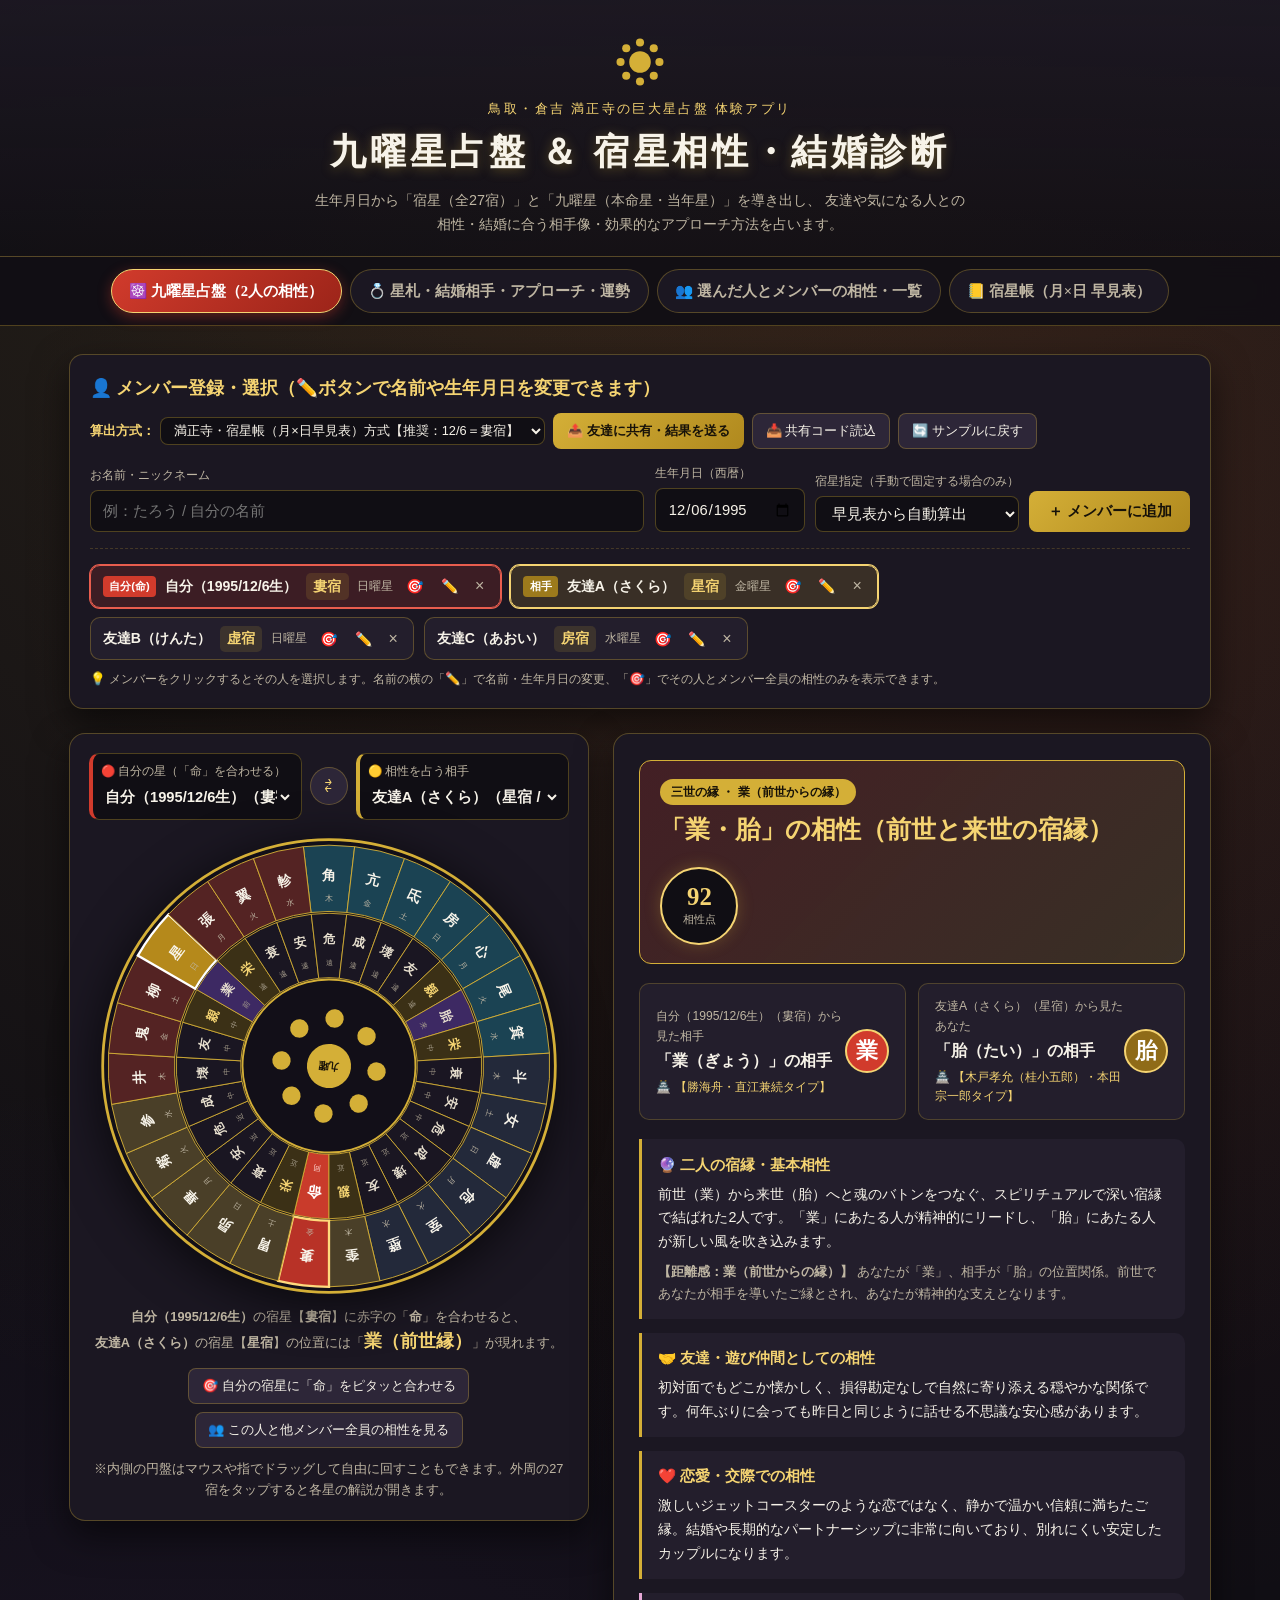
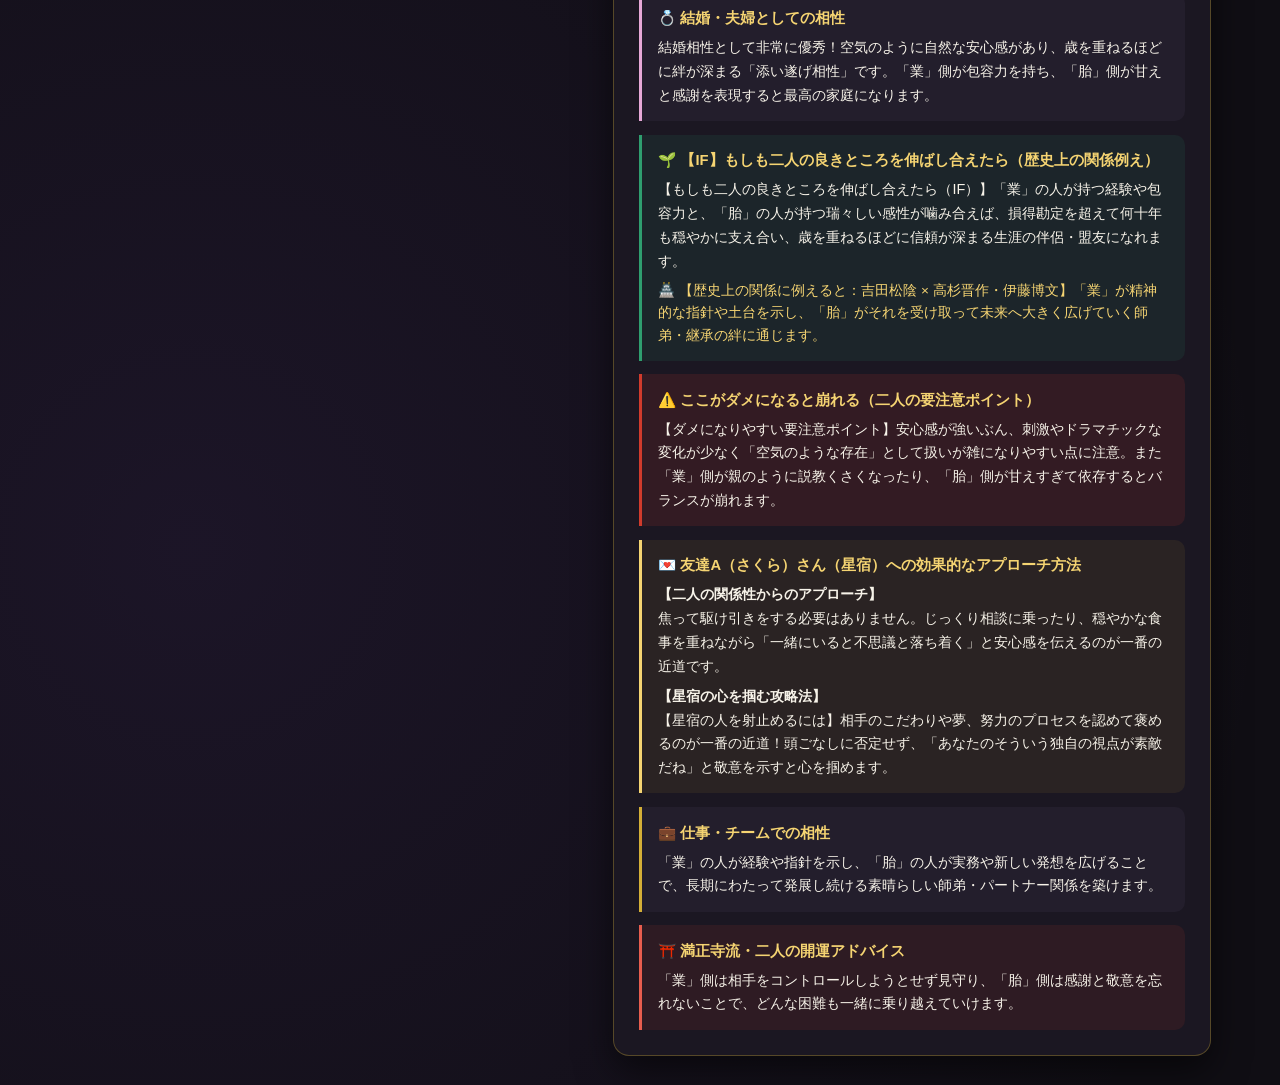
==== kuyosei_all_in_one.html @ 175d4960 "Restore grounded personality tone, add IF potential with historical figures, keep sharp flaw analysi" ====
<!DOCTYPE html>
<html lang="ja">
<head>
  <meta charset="UTF-8">
  <meta name="viewport" content="width=device-width, initial-scale=1.0">
  <title>満正寺式 九曜星占盤 ― 宿曜二十七宿・九曜星＆結婚・相性占い</title>
  <style id="kuyosei-core-styles">
:root {
  --bg-deep: #100e14;
  --bg-surface: #1b1722;
  --bg-card: #231e2c;
  --bg-elevated: #2d2638;
  --gold-bright: #f5d472;
  --gold-main: #d4af37;
  --gold-dim: #8f7222;
  --vermilion: #d13b2c;
  --vermilion-soft: #e85d4e;
  --jade: #2f9e6f;
  --indigo: #3b6fd1;
  --purple: #8452d1;
  --text-main: #f7f3e9;
  --text-muted: #bfb6a3;
  --border-gold: rgba(212, 175, 55, 0.32);
  --shadow-lg: 0 14px 36px rgba(0, 0, 0, 0.55);

  /* 星札（黄札）カラー */
  --kifuda-bg: #f6e299;
  --kifuda-bg-grad: linear-gradient(165deg, #faecaf 0%, #f1d372 52%, #e6c255 100%);
  --kifuda-ink: #24190e;
  --kifuda-red: #b52418;
  --kifuda-border: #8c6618;
}

*,
*::before,
*::after {
  box-sizing: border-box;
}

body {
  margin: 0;
  font-family: "Hiragino Mincho ProN", "Yu Mincho", "MS PMincho", "Noto Serif JP", serif;
  background-color: var(--bg-deep);
  background-image:
    radial-gradient(circle at 50% 0%, rgba(212, 175, 55, 0.14) 0%, transparent 55%),
    radial-gradient(circle at 85% 20%, rgba(209, 59, 44, 0.1) 0%, transparent 45%),
    radial-gradient(circle at 15% 80%, rgba(132, 82, 209, 0.1) 0%, transparent 45%);
  color: var(--text-main);
  line-height: 1.65;
  min-height: 100dvh;
}

button,
input,
select {
  font: inherit;
}

/* ヘッダー */
.site-header {
  text-align: center;
  padding: clamp(1.25rem, 3vw, 2.2rem) 1rem 1.2rem;
  border-bottom: 1px solid var(--border-gold);
  background: linear-gradient(180deg, rgba(27, 23, 34, 0.95), rgba(16, 14, 20, 0.85));
  position: relative;
}

.kuyo-crest {
  display: inline-flex;
  align-items: center;
  justify-content: center;
  width: 54px;
  height: 54px;
  margin-bottom: 0.4rem;
}

.site-subtitle {
  margin: 0;
  font-size: 0.82rem;
  letter-spacing: 0.18em;
  color: var(--gold-bright);
}

.site-title {
  margin: 0.25rem 0 0.4rem;
  font-size: clamp(1.45rem, 4vw, 2.25rem);
  letter-spacing: 0.1em;
  color: var(--text-main);
  text-shadow: 0 2px 12px rgba(212, 175, 55, 0.35);
}

.site-desc {
  margin: 0 auto;
  max-width: 660px;
  font-size: 0.9rem;
  color: var(--text-muted);
  font-family: "Hiragino Kaku Gothic ProN", "Yu Gothic", sans-serif;
}

/* ナビゲーションタブ */
.mode-nav {
  display: flex;
  justify-content: center;
  gap: 0.5rem;
  padding: 0.75rem 1rem;
  position: sticky;
  top: 0;
  z-index: 30;
  background: rgba(16, 14, 20, 0.9);
  backdrop-filter: blur(10px);
  border-bottom: 1px solid var(--border-gold);
  flex-wrap: wrap;
}

.tab-btn {
  appearance: none;
  border: 1px solid var(--border-gold);
  background: var(--bg-surface);
  color: var(--text-muted);
  padding: 0.55rem 1.1rem;
  border-radius: 999px;
  cursor: pointer;
  font-weight: 600;
  font-size: 0.92rem;
  transition: background-color 0.2s, color 0.2s, border-color 0.2s, transform 0.15s;
  display: inline-flex;
  align-items: center;
  gap: 0.4rem;
}

.tab-btn:hover {
  border-color: var(--gold-bright);
  color: var(--text-main);
}

.tab-btn.active {
  background: linear-gradient(135deg, var(--vermilion) 0%, #9c2419 100%);
  border-color: var(--gold-bright);
  color: #fff;
  box-shadow: 0 4px 14px rgba(209, 59, 44, 0.4);
}

/* メインコンテナ */
.main-container {
  max-width: 1200px;
  margin: 0 auto;
  padding: clamp(1rem, 2.5vw, 1.8rem);
  display: grid;
  gap: 1.5rem;
}

/* メンバー登録＆管理バー */
.members-panel {
  background: var(--bg-surface);
  border: 1px solid var(--border-gold);
  border-radius: 14px;
  padding: 1.15rem 1.25rem;
  box-shadow: var(--shadow-lg);
}

.panel-header {
  display: flex;
  justify-content: space-between;
  align-items: center;
  flex-wrap: wrap;
  gap: 0.6rem;
  margin-bottom: 0.9rem;
}

.panel-title {
  margin: 0;
  font-size: 1.12rem;
  color: var(--gold-bright);
  display: flex;
  align-items: center;
  gap: 0.5rem;
}

.panel-actions {
  display: flex;
  gap: 0.5rem;
  flex-wrap: wrap;
}

.btn-secondary {
  background: var(--bg-elevated);
  color: var(--text-main);
  border: 1px solid var(--border-gold);
  padding: 0.38rem 0.8rem;
  border-radius: 8px;
  font-size: 0.82rem;
  cursor: pointer;
  font-family: sans-serif;
  transition: background 0.2s, border-color 0.2s;
}

.btn-secondary:hover {
  background: rgba(212, 175, 55, 0.18);
  border-color: var(--gold-bright);
}

.add-member-form {
  display: flex;
  flex-wrap: wrap;
  gap: 0.65rem;
  align-items: flex-end;
  margin-bottom: 1rem;
  padding-bottom: 1rem;
  border-bottom: 1px dashed rgba(212, 175, 55, 0.22);
  font-family: sans-serif;
}

.field-group {
  display: flex;
  flex-direction: column;
  gap: 0.25rem;
}

.field-group label {
  font-size: 0.78rem;
  color: var(--text-muted);
}

.field-input {
  background: var(--bg-deep);
  border: 1px solid var(--border-gold);
  color: var(--text-main);
  padding: 0.5rem 0.75rem;
  border-radius: 8px;
  font-size: 0.92rem;
}

.field-input:focus {
  outline: 2px solid var(--gold-bright);
  border-color: transparent;
}

.btn-primary {
  background: linear-gradient(135deg, var(--gold-main) 0%, #b0891e 100%);
  color: #171209;
  font-weight: 700;
  border: none;
  padding: 0.54rem 1.15rem;
  border-radius: 8px;
  cursor: pointer;
  font-size: 0.92rem;
  transition: transform 0.15s, filter 0.2s;
}

.btn-primary:hover {
  filter: brightness(1.1);
}

.btn-primary:active {
  transform: scale(0.98);
}

/* 登録メンバーチップ一覧 */
.member-chips {
  display: flex;
  flex-wrap: wrap;
  gap: 0.6rem;
}

.member-chip {
  display: inline-flex;
  align-items: center;
  gap: 0.55rem;
  background: var(--bg-card);
  border: 1px solid var(--border-gold);
  border-radius: 10px;
  padding: 0.45rem 0.75rem;
  font-family: sans-serif;
  font-size: 0.88rem;
  cursor: pointer;
  transition: border-color 0.2s, background 0.2s, transform 0.15s;
}

.member-chip:hover {
  border-color: var(--gold-bright);
  transform: translateY(-1px);
}

.member-chip.selected-self {
  border-color: var(--vermilion-soft);
  background: rgba(209, 59, 44, 0.18);
  box-shadow: 0 0 0 1px var(--vermilion-soft);
}

.member-chip.selected-partner {
  border-color: var(--gold-bright);
  background: rgba(212, 175, 55, 0.16);
  box-shadow: 0 0 0 1px var(--gold-bright);
}

.chip-role-badge {
  font-size: 0.7rem;
  font-weight: 700;
  padding: 0.1rem 0.4rem;
  border-radius: 4px;
  color: #fff;
}

.chip-role-badge.self {
  background: var(--vermilion);
}

.chip-role-badge.partner {
  background: #9c7a1c;
}

.chip-shuku {
  font-family: serif;
  font-weight: 700;
  color: var(--gold-bright);
  background: rgba(212, 175, 55, 0.14);
  padding: 0.1rem 0.45rem;
  border-radius: 5px;
}

.chip-delete {
  background: transparent;
  border: none;
  color: var(--text-muted);
  cursor: pointer;
  padding: 0 0.2rem;
  font-size: 1rem;
  line-height: 1;
}

.chip-delete:hover {
  color: var(--vermilion-soft);
}

/* セクション表示切り替え */
.view-section {
  display: none;
}

.view-section.active {
  display: block;
}

/* 1. 九曜星占盤 ＆ 1対1相性 2カラムグリッド */
.wheel-compatibility-grid {
  display: grid;
  grid-template-columns: minmax(310px, 520px) 1fr;
  gap: 1.5rem;
  align-items: start;
}

@media (max-width: 920px) {
  .wheel-compatibility-grid {
    grid-template-columns: 1fr;
  }
}

/* 九曜星占盤カード */
.wheel-card {
  background: var(--bg-surface);
  border: 1px solid var(--border-gold);
  border-radius: 16px;
  padding: 1.2rem;
  box-shadow: var(--shadow-lg);
  text-align: center;
}

.pair-selector-bar {
  display: grid;
  grid-template-columns: 1fr auto 1fr;
  gap: 0.5rem;
  align-items: center;
  margin-bottom: 1rem;
  font-family: sans-serif;
}

.pair-box {
  background: var(--bg-deep);
  border: 1px solid var(--border-gold);
  border-radius: 10px;
  padding: 0.5rem;
  text-align: left;
}

.pair-box.self-box {
  border-left: 4px solid var(--vermilion);
}

.pair-box.partner-box {
  border-left: 4px solid var(--gold-main);
}

.pair-box label {
  display: block;
  font-size: 0.72rem;
  color: var(--text-muted);
  margin-bottom: 0.2rem;
}

.pair-box select {
  width: 100%;
  background: transparent;
  color: var(--text-main);
  border: none;
  font-weight: 700;
  font-size: 0.92rem;
  cursor: pointer;
}

.pair-box select option {
  background: var(--bg-surface);
  color: var(--text-main);
}

.swap-btn {
  background: var(--bg-elevated);
  border: 1px solid var(--border-gold);
  color: var(--gold-bright);
  width: 38px;
  height: 38px;
  border-radius: 50%;
  cursor: pointer;
  display: inline-flex;
  align-items: center;
  justify-content: center;
  font-size: 1.05rem;
  transition: transform 0.25s, background 0.2s;
}

.swap-btn:hover {
  transform: rotate(180deg);
  background: rgba(212, 175, 55, 0.2);
}

/* 巨大円盤 SVG コンテナ */
.senban-wrapper {
  position: relative;
  width: 100%;
  max-width: 460px;
  aspect-ratio: 1 / 1;
  margin: 0 auto;
  user-select: none;
  touch-action: none;
}

.senban-svg {
  width: 100%;
  height: 100%;
  display: block;
  filter: drop-shadow(0 8px 24px rgba(0, 0, 0, 0.65));
}

/* 内盤の回転（CSS Individual Transform Property `rotate`） */
#inner-sanku-wheel {
  transform-origin: 250px 250px;
  rotate: 0deg;
  transition: rotate 0.85s cubic-bezier(0.22, 1, 0.36, 1);
  cursor: grab;
}

#inner-sanku-wheel.dragging {
  transition: none;
  cursor: grabbing;
}

@media (prefers-reduced-motion: reduce) {
  #inner-sanku-wheel {
    transition: none;
  }
}

.wheel-hint {
  margin: 0.65rem 0 0;
  font-size: 0.8rem;
  color: var(--text-muted);
  font-family: sans-serif;
}

.wheel-controls {
  margin-top: 0.75rem;
  display: flex;
  justify-content: center;
  gap: 0.5rem;
  flex-wrap: wrap;
}

/* 相性診断結果カード */
.compat-result-card {
  background: var(--bg-surface);
  border: 1px solid var(--border-gold);
  border-radius: 16px;
  padding: clamp(1.1rem, 2.5vw, 1.6rem);
  box-shadow: var(--shadow-lg);
}

.compat-header-banner {
  border-radius: 12px;
  padding: 1.1rem 1.25rem;
  margin-bottom: 1.2rem;
  background: linear-gradient(135deg, rgba(209, 59, 44, 0.22), rgba(212, 175, 55, 0.16));
  border: 1px solid var(--gold-main);
  display: flex;
  justify-content: space-between;
  align-items: center;
  gap: 1rem;
  flex-wrap: wrap;
}

.compat-badge {
  display: inline-block;
  padding: 0.2rem 0.65rem;
  border-radius: 999px;
  font-size: 0.76rem;
  font-weight: 700;
  background: var(--gold-main);
  color: #161108;
  font-family: sans-serif;
  margin-bottom: 0.3rem;
}

.compat-main-title {
  margin: 0;
  font-size: clamp(1.2rem, 2.6vw, 1.55rem);
  color: var(--gold-bright);
}

.compat-score-circle {
  display: flex;
  flex-direction: column;
  align-items: center;
  justify-content: center;
  min-width: 78px;
  height: 78px;
  border-radius: 50%;
  background: var(--bg-deep);
  border: 2px solid var(--gold-bright);
  box-shadow: 0 0 16px rgba(212, 175, 55, 0.25);
}

.compat-score-num {
  font-size: 1.55rem;
  font-weight: 700;
  line-height: 1.1;
  color: var(--gold-bright);
}

.compat-score-label {
  font-size: 0.68rem;
  color: var(--text-muted);
  font-family: sans-serif;
}

/* 方向別の文字表示（自分→相手 / 相手→自分） */
.direction-boxes {
  display: grid;
  grid-template-columns: repeat(auto-fit, minmax(210px, 1fr));
  gap: 0.75rem;
  margin-bottom: 1.2rem;
}

.dir-box {
  background: var(--bg-card);
  border: 1px solid rgba(212, 175, 55, 0.25);
  border-radius: 10px;
  padding: 0.75rem 1rem;
  display: flex;
  align-items: center;
  justify-content: space-between;
  font-family: sans-serif;
}

.dir-char-seal {
  width: 44px;
  height: 44px;
  border-radius: 50%;
  background: var(--vermilion);
  color: #fff;
  font-family: serif;
  font-size: 1.35rem;
  font-weight: 700;
  display: flex;
  align-items: center;
  justify-content: center;
  border: 2px solid var(--gold-bright);
  flex-shrink: 0;
}

.compat-details-grid {
  display: grid;
  gap: 0.85rem;
  font-family: sans-serif;
}

.compat-detail-item {
  background: var(--bg-card);
  border-left: 3px solid var(--gold-main);
  border-radius: 0 10px 10px 0;
  padding: 0.85rem 1rem;
}

.compat-detail-item h4 {
  margin: 0 0 0.35rem;
  font-size: 0.92rem;
  color: var(--gold-bright);
  display: flex;
  align-items: center;
  gap: 0.4rem;
}

.compat-detail-item p {
  margin: 0;
  font-size: 0.9rem;
  color: var(--text-main);
}

/* 2. 満正寺の「星札（黄札）」＆ 九曜星（本命星・当年星）診断ビュー */
.kifuda-layout {
  display: grid;
  grid-template-columns: minmax(300px, 430px) 1fr;
  gap: 1.5rem;
  align-items: start;
}

@media (max-width: 860px) {
  .kifuda-layout {
    grid-template-columns: 1fr;
  }
}

/* 満正寺の黄札（星札）レプリカデザイン */
.kifuda-talisman {
  background: var(--kifuda-bg-grad);
  color: var(--kifuda-ink);
  border: 4px double var(--kifuda-border);
  border-radius: 10px;
  padding: 1.4rem 1.25rem;
  box-shadow:
    0 14px 32px rgba(0, 0, 0, 0.6),
    inset 0 0 0 2px rgba(181, 36, 24, 0.25);
  position: relative;
}

.kifuda-top-stamp {
  text-align: center;
  border-bottom: 2px solid var(--kifuda-red);
  padding-bottom: 0.75rem;
  margin-bottom: 1rem;
}

.kifuda-temple-label {
  font-size: 0.78rem;
  letter-spacing: 0.25em;
  color: var(--kifuda-red);
  font-weight: 700;
}

.kifuda-shuku-title {
  margin: 0.2rem 0;
  font-size: 2.3rem;
  letter-spacing: 0.15em;
  color: var(--kifuda-ink);
  font-weight: 900;
}

.kifuda-shuku-reading {
  font-size: 0.85rem;
  color: #59411b;
  letter-spacing: 0.1em;
}

.kifuda-meta-tags {
  display: flex;
  justify-content: center;
  gap: 0.45rem;
  flex-wrap: wrap;
  margin-top: 0.5rem;
  font-family: sans-serif;
}

.kifuda-tag {
  background: rgba(181, 36, 24, 0.12);
  border: 1px solid var(--kifuda-red);
  color: var(--kifuda-red);
  padding: 0.12rem 0.55rem;
  border-radius: 4px;
  font-size: 0.75rem;
  font-weight: 700;
}

.kifuda-catchphrase {
  text-align: center;
  font-weight: 700;
  font-size: 1rem;
  color: var(--kifuda-red);
  margin: 0.8rem 0 1rem;
  padding: 0.45rem;
  background: rgba(255, 255, 255, 0.45);
  border-radius: 6px;
}

.kifuda-section {
  margin-bottom: 0.9rem;
  padding-bottom: 0.75rem;
  border-bottom: 1px solid rgba(140, 102, 24, 0.3);
}

.kifuda-section:last-child {
  border-bottom: none;
  margin-bottom: 0;
  padding-bottom: 0;
}

.kifuda-section h4 {
  margin: 0 0 0.3rem;
  font-size: 0.92rem;
  color: var(--kifuda-red);
  letter-spacing: 0.06em;
}

.kifuda-section p {
  margin: 0;
  font-size: 0.88rem;
  line-height: 1.6;
  font-family: sans-serif;
}

/* 九曜星（本命星・当年星）＆ 9年運気バイオリズムカード */
.kuyosei-fortune-panel {
  display: grid;
  gap: 1.2rem;
}

.kuyo-box-card {
  background: var(--bg-surface);
  border: 1px solid var(--border-gold);
  border-radius: 14px;
  padding: 1.25rem;
  box-shadow: var(--shadow-lg);
}

.tonen-hero {
  display: flex;
  align-items: center;
  gap: 1.1rem;
  padding: 1rem;
  border-radius: 12px;
  background: var(--bg-card);
  border: 1px solid var(--border-gold);
  margin: 0.75rem 0 1rem;
  flex-wrap: wrap;
}

.tonen-orb {
  width: 68px;
  height: 68px;
  border-radius: 50%;
  display: flex;
  flex-direction: column;
  align-items: center;
  justify-content: center;
  color: #fff;
  font-weight: 700;
  border: 2px solid var(--gold-bright);
  box-shadow: 0 0 20px rgba(0, 0, 0, 0.5);
  flex-shrink: 0;
}

.cycle-table {
  width: 100%;
  border-collapse: collapse;
  font-family: sans-serif;
  font-size: 0.85rem;
  margin-top: 0.75rem;
}

.cycle-table th,
.cycle-table td {
  padding: 0.5rem 0.65rem;
  border-bottom: 1px solid rgba(212, 175, 55, 0.16);
  text-align: left;
}

.cycle-table tr.current-year-row {
  background: rgba(212, 175, 55, 0.18);
  font-weight: 700;
}

/* 3. 友達グループ相性マトリクス＆ベストペアランキング */
.matrix-card {
  background: var(--bg-surface);
  border: 1px solid var(--border-gold);
  border-radius: 16px;
  padding: 1.3rem;
  box-shadow: var(--shadow-lg);
}

.table-scroll-container {
  overflow-x: auto;
  margin-top: 1rem;
  border-radius: 10px;
  border: 1px solid var(--border-gold);
}

.matrix-table {
  width: 100%;
  border-collapse: collapse;
  font-family: sans-serif;
  font-size: 0.86rem;
  min-width: 480px;
}

.matrix-table th,
.matrix-table td {
  border: 1px solid rgba(212, 175, 55, 0.22);
  padding: 0.6rem 0.5rem;
  text-align: center;
}

.matrix-table th {
  background: var(--bg-elevated);
  color: var(--gold-bright);
}

.matrix-cell-btn {
  width: 100%;
  background: var(--bg-card);
  border: 1px solid transparent;
  color: var(--text-main);
  border-radius: 6px;
  padding: 0.4rem 0.3rem;
  cursor: pointer;
  transition: transform 0.12s, border-color 0.2s;
  display: flex;
  flex-direction: column;
  align-items: center;
  gap: 0.15rem;
}

.matrix-cell-btn:hover {
  border-color: var(--gold-bright);
  transform: scale(1.04);
}

.ranking-grid {
  display: grid;
  grid-template-columns: repeat(auto-fill, minmax(270px, 1fr));
  gap: 0.9rem;
  margin-top: 1rem;
}

.ranking-item {
  background: var(--bg-card);
  border: 1px solid var(--border-gold);
  border-radius: 12px;
  padding: 0.9rem 1rem;
  cursor: pointer;
  transition: border-color 0.2s, transform 0.15s;
  font-family: sans-serif;
}

.ranking-item:hover {
  border-color: var(--gold-bright);
  transform: translateY(-2px);
}

/* モーダルダイアログ (<dialog>) */
dialog.app-dialog {
  background: var(--bg-surface);
  color: var(--text-main);
  border: 2px solid var(--gold-main);
  border-radius: 16px;
  padding: 1.4rem;
  max-width: 680px;
  width: min(92vw, 680px);
  max-height: 85dvh;
  overflow-y: auto;
  box-shadow: 0 24px 60px rgba(0, 0, 0, 0.8);
}

dialog.app-dialog::backdrop {
  background: rgba(8, 6, 12, 0.75);
  backdrop-filter: blur(4px);
}

.toast-banner {
  position: fixed;
  bottom: 1.2rem;
  right: 1.2rem;
  background: var(--gold-main);
  color: #161108;
  font-weight: 700;
  font-family: sans-serif;
  padding: 0.65rem 1.1rem;
  border-radius: 999px;
  box-shadow: var(--shadow-lg);
  z-index: 100;
  opacity: 0;
  pointer-events: none;
  transform: translateY(10px);
  transition: opacity 0.25s, transform 0.25s;
}

.toast-banner.show {
  opacity: 1;
  transform: translateY(0);
}

/* メンバー編集ボタン＆チップ操作 */
.chip-edit {
  background: transparent;
  border: none;
  color: var(--text-muted);
  cursor: pointer;
  padding: 0 0.25rem;
  font-size: 0.88rem;
  line-height: 1;
  transition: color 0.15s, transform 0.15s;
}

.chip-edit:hover {
  color: var(--gold-bright);
  transform: scale(1.15);
}

/* 選んだ人とメンバー全員の相性（1対Nフォーカス表示） */
.focus-filter-bar {
  display: flex;
  flex-wrap: wrap;
  align-items: center;
  justify-content: space-between;
  gap: 0.85rem;
  padding: 1rem 1.2rem;
  background: linear-gradient(135deg, rgba(209, 59, 44, 0.16), rgba(212, 175, 55, 0.12));
  border: 1px solid var(--gold-main);
  border-radius: 14px;
  margin-bottom: 1.4rem;
  font-family: sans-serif;
}

.focus-mode-toggle {
  display: inline-flex;
  background: var(--bg-deep);
  border: 1px solid var(--border-gold);
  border-radius: 999px;
  padding: 0.2rem;
  gap: 0.2rem;
}

.mode-pill-btn {
  appearance: none;
  border: none;
  background: transparent;
  color: var(--text-muted);
  padding: 0.4rem 0.9rem;
  border-radius: 999px;
  font-size: 0.82rem;
  font-weight: 700;
  cursor: pointer;
  transition: background 0.2s, color 0.2s;
}

.mode-pill-btn.active {
  background: var(--gold-main);
  color: #171209;
}

.focus-cards-grid {
  display: grid;
  grid-template-columns: repeat(auto-fill, minmax(330px, 1fr));
  gap: 1.1rem;
  margin-top: 1rem;
}

.focus-compat-card {
  background: var(--bg-card);
  border: 1px solid var(--border-gold);
  border-radius: 14px;
  padding: 1.15rem;
  display: flex;
  flex-direction: column;
  gap: 0.7rem;
  font-family: sans-serif;
  transition: border-color 0.2s, transform 0.15s;
}

.focus-compat-card:hover {
  border-color: var(--gold-bright);
  transform: translateY(-2px);
}

.focus-card-header {
  display: flex;
  justify-content: space-between;
  align-items: center;
  gap: 0.6rem;
  border-bottom: 1px solid rgba(212, 175, 55, 0.2);
  padding-bottom: 0.65rem;
}

.focus-section-mini {
  background: rgba(16, 14, 20, 0.55);
  border-left: 3px solid var(--gold-main);
  border-radius: 0 8px 8px 0;
  padding: 0.55rem 0.75rem;
  font-size: 0.84rem;
}

.focus-section-mini strong {
  color: var(--gold-bright);
  display: block;
  margin-bottom: 0.15rem;
  font-size: 0.8rem;
}

/* 結婚相性ベスト宿バッジ */
.best-shuku-badges {
  display: flex;
  flex-wrap: wrap;
  gap: 0.45rem;
  margin-top: 0.5rem;
}

.best-shuku-pill {
  display: inline-flex;
  align-items: center;
  gap: 0.3rem;
  background: rgba(212, 175, 55, 0.15);
  border: 1px solid var(--gold-main);
  color: var(--text-main);
  padding: 0.25rem 0.65rem;
  border-radius: 999px;
  font-size: 0.8rem;
  cursor: pointer;
  transition: background 0.15s, transform 0.15s;
}

.best-shuku-pill:hover {
  background: rgba(212, 175, 55, 0.3);
  transform: translateY(-1px);
}

.best-shuku-pill.has-friend {
  background: rgba(209, 59, 44, 0.28);
  border-color: var(--gold-bright);
  font-weight: 700;
}

</style>

</head>
<body>
  <!-- ヘッダー -->
  <header class="site-header">
    <div class="kuyo-crest" aria-hidden="true">
      <svg viewBox="0 0 100 100" width="54" height="54">
        <circle cx="50" cy="50" r="20" fill="#d4af37" />
        <circle cx="50" cy="14" r="7.5" fill="#d4af37" />
        <circle cx="75.5" cy="24.5" r="7.5" fill="#d4af37" />
        <circle cx="86" cy="50" r="7.5" fill="#d4af37" />
        <circle cx="75.5" cy="75.5" r="7.5" fill="#d4af37" />
        <circle cx="50" cy="86" r="7.5" fill="#d4af37" />
        <circle cx="24.5" cy="75.5" r="7.5" fill="#d4af37" />
        <circle cx="14" cy="50" r="7.5" fill="#d4af37" />
        <circle cx="24.5" cy="24.5" r="7.5" fill="#d4af37" />
      </svg>
    </div>
    <p class="site-subtitle">鳥取・倉吉 満正寺の巨大星占盤 体験アプリ</p>
    <h1 class="site-title">九曜星占盤 ＆ 宿星相性・結婚診断</h1>
    <p class="site-desc">
      生年月日から「宿星（全27宿）」と「九曜星（本命星・当年星）」を導き出し、
      友達や気になる人との相性・結婚に合う相手像・効果的なアプローチ方法を占います。
    </p>
  </header>

  <!-- モード切り替えナビゲーション -->
  <nav class="mode-nav" aria-label="占いモード切替">
    <button type="button" class="tab-btn active" data-target="tab-wheel">
      ☸️ 九曜星占盤（2人の相性）
    </button>
    <button type="button" class="tab-btn" data-target="tab-kifuda">
      💍 星札・結婚相手・アプローチ・運勢
    </button>
    <button type="button" class="tab-btn" data-target="tab-matrix">
      👥 選んだ人とメンバーの相性・一覧
    </button>
    <button type="button" class="tab-btn" data-target="tab-shukuseicho">
      📒 宿星帳（月×日 早見表）
    </button>
  </nav>

  <main class="main-container">
    <!-- メンバー（自分＋友達）登録・管理パネル -->
    <section class="members-panel" aria-label="占うメンバーの登録と選択">
      <div class="panel-header">
        <h2 class="panel-title">👤 メンバー登録・選択（✏️ボタンで名前や生年月日を変更できます）</h2>
        <div class="panel-actions">
          <div style="display:inline-flex;align-items:center;gap:0.35rem;font-family:sans-serif;font-size:0.8rem;">
            <label for="calc-mode-select" style="color:var(--gold-bright);font-weight:700;">算出方式：</label>
            <select id="calc-mode-select" class="field-input" style="padding:0.3rem 0.55rem;font-size:0.8rem;">
              <option value="manshoji_table">満正寺・宿星帳（月×日早見表）方式【推奨：12/6＝婁宿】</option>
              <option value="lunar_jp">旧暦換算方式（日本標準時・旧暦月日）</option>
            </select>
          </div>
          <button type="button" id="share-url-btn" class="btn-primary" style="padding:0.38rem 0.9rem;font-size:0.82rem;">
            📤 友達に共有・結果を送る
          </button>
          <button type="button" id="import-code-open-btn" class="btn-secondary">
            📥 共有コード読込
          </button>
          <button type="button" id="reset-sample-btn" class="btn-secondary">
            🔄 サンプルに戻す
          </button>
        </div>
      </div>

      <form id="add-member-form" class="add-member-form">
        <div class="field-group" style="flex: 1; min-width: 160px;">
          <label for="member-name-input">お名前・ニックネーム</label>
          <input
            type="text"
            id="member-name-input"
            class="field-input"
            placeholder="例：たろう / 自分の名前"
            required
          >
        </div>

        <div class="field-group">
          <label for="member-birth-input">生年月日（西暦）</label>
          <input
            type="date"
            id="member-birth-input"
            class="field-input"
            value="1995-12-06"
            required
          >
        </div>

        <div class="field-group">
          <label for="member-shuku-override">宿星指定（手動で固定する場合のみ）</label>
          <select id="member-shuku-override" class="field-input"></select>
        </div>

        <button type="submit" class="btn-primary">＋ メンバーに追加</button>
      </form>

      <div id="member-chips-container" class="member-chips"></div>
      <p style="margin:0.55rem 0 0;font-size:0.78rem;color:var(--text-muted);font-family:sans-serif;">
        💡 メンバーをクリックするとその人を選択します。名前の横の「✏️」で名前・生年月日の変更、「🎯」でその人とメンバー全員の相性のみを表示できます。
      </p>
    </section>

    <!-- タブ1：巨大「九曜星占盤」＆ 1対1の相性占い -->
    <section id="tab-wheel" class="view-section active" aria-label="九曜星占盤と1対1相性占い">
      <div class="wheel-compatibility-grid">
        <!-- 左カラム：インタラクティブ九曜星占盤 -->
        <div class="wheel-card">
          <div class="pair-selector-bar">
            <div class="pair-box self-box">
              <label for="self-member-select">🔴 自分の星（「命」を合わせる）</label>
              <select id="self-member-select"></select>
            </div>

            <button
              type="button"
              id="swap-pair-btn"
              class="swap-btn"
              title="自分と相手の立場を入れ替える"
              aria-label="自分と相手を入れ替え"
            >
              ⇄
            </button>

            <div class="pair-box partner-box">
              <label for="partner-member-select">🟡 相性を占う相手</label>
              <select id="partner-member-select"></select>
            </div>
          </div>

          <div class="senban-wrapper">
            <svg
              id="senban-svg"
              class="senban-svg"
              viewBox="0 0 500 500"
              role="img"
              aria-label="満正寺式 九曜星占盤（外周27宿と内周の三九の秘法回転盤）"
            >
              <!-- 外枠装飾 -->
              <circle cx="250" cy="250" r="246" fill="#120f18" stroke="#d4af37" stroke-width="3" />
              <!-- 外周固定リング：27宿 -->
              <g id="outer-shuku-ring"></g>
              <!-- 内周回転リング：三九の秘法（命・栄・衰・安・危・成・壊・友・親・業・胎） -->
              <g id="inner-sanku-wheel"></g>
            </svg>
          </div>

          <p id="wheel-pair-status" class="wheel-hint"></p>

          <div class="wheel-controls">
            <button type="button" id="realign-wheel-btn" class="btn-secondary">
              🎯 自分の宿星に「命」をピタッと合わせる
            </button>
            <button type="button" id="jump-focus-from-wheel-btn" class="btn-secondary">
              👥 この人と他メンバー全員の相性を見る
            </button>
          </div>
          <p class="wheel-hint">
            ※内側の円盤はマウスや指でドラッグして自由に回すこともできます。外周の27宿をタップすると各星の解説が開きます。
          </p>
        </div>

        <!-- 右カラム：相性判定の詳細解説 -->
        <div id="compat-result-container" class="compat-result-card"></div>
      </div>
    </section>

    <!-- タブ2：個人の「星札（黄札）」・結婚相手・アプローチ法 ＆ 九曜星診断 -->
    <section id="tab-kifuda" class="view-section" aria-label="星札と結婚・本命星・当年星の個人診断">
      <div style="margin-bottom:1rem;display:flex;align-items:center;justify-content:space-between;gap:0.75rem;flex-wrap:wrap;font-family:sans-serif;">
        <div style="display:flex;align-items:center;gap:0.75rem;flex-wrap:wrap;">
          <label for="single-member-select" style="font-weight:700;color:var(--gold-bright);">
            📜 診断・結婚・アプローチを表示するメンバー：
          </label>
          <select id="single-member-select" class="field-input" style="min-width:260px;"></select>
        </div>
        <button type="button" id="edit-selected-member-btn" class="btn-secondary">
          ✏️ このメンバーの名前・生年月日を変更
        </button>
      </div>

      <div class="kifuda-layout">
        <!-- 左：満正寺地蔵堂の星札（黄札）イメージ -->
        <div id="kifuda-card-container"></div>

        <!-- 右：結婚相手・アプローチ法 ＆ 九曜星（当年星・本命星） -->
        <div id="kuyosei-detail-container" class="kuyosei-fortune-panel"></div>
      </div>
    </section>

    <!-- タブ3：選んだ人とメンバーの相性のみ表示 ＆ グループ全体相性表 -->
    <section id="tab-matrix" class="view-section" aria-label="選んだ人とメンバーの相性および全体一覧">
      <!-- フィルター・表示切替バー -->
      <div class="focus-filter-bar">
        <div style="display:flex;align-items:center;gap:0.65rem;flex-wrap:wrap;">
          <label for="focus-member-select" style="font-weight:700;color:var(--gold-bright);font-size:0.95rem;">
            🎯 基準にするメンバー：
          </label>
          <select id="focus-member-select" class="field-input" style="min-width:240px;font-weight:700;"></select>
        </div>

        <div class="focus-mode-toggle" role="group" aria-label="表示範囲の切り替え">
          <button type="button" id="mode-focus-only-btn" class="mode-pill-btn active">
            🎯 選んだ人とメンバーの相性のみ
          </button>
          <button type="button" id="mode-all-pairs-btn" class="mode-pill-btn">
            🏆 全員の総当たり表・ランキング
          </button>
        </div>
      </div>

      <!-- 1対N（選んだ人と他のメンバー全員の相性のみ表示）ビュー -->
      <div id="focus-compat-section" class="matrix-card">
        <div id="focus-compat-header"></div>
        <div id="focus-compat-grid" class="focus-cards-grid"></div>
      </div>

      <!-- 全員総当たりビュー（切り替え時のみ表示） -->
      <div id="all-pairs-section" style="display:none;">
        <div class="matrix-card" style="margin-bottom:1.5rem;">
          <h3 style="margin:0 0 0.35rem;color:var(--gold-bright);font-size:1.25rem;">
            🏆 友達グループ ベストペア相性ランキング（全組み合わせ）
          </h3>
          <p style="margin:0;font-size:0.86rem;color:var(--text-muted);font-family:sans-serif;">
            登録されているメンバー全員の組み合わせを相性スコア順にランキング！カードをクリックすると九曜星占盤で詳細を見られます。
          </p>
          <div id="group-ranking-container" class="ranking-grid"></div>
        </div>

        <div class="matrix-card">
          <h3 style="margin:0 0 0.35rem;color:var(--gold-bright);font-size:1.25rem;">
            📊 全員総当たり「三九の秘法」相性マトリクス表
          </h3>
          <p style="margin:0;font-size:0.86rem;color:var(--text-muted);font-family:sans-serif;">
            縦軸の「自分」の星に「命」を合わせたとき、横軸の「相手」の星に出る文字（栄・親・友・衰・安・壊・危・成・命・業・胎）の一覧です。
          </p>
          <div id="group-matrix-container"></div>
        </div>
      </div>
    </section>

    <!-- タブ4：宿星帳（12ヶ月×31日 宿星早見表マトリクス） -->
    <section id="tab-shukuseicho" class="view-section" aria-label="宿星帳（月×日 早見表）">
      <div class="matrix-card">
        <h3 style="margin:0 0 0.35rem;color:var(--gold-bright);font-size:1.25rem;">
          📒 宿星帳（月宿傍通暦 12ヶ月×31日 早見表）
        </h3>
        <p style="margin:0;font-size:0.86rem;color:var(--text-muted);font-family:sans-serif;">
          生まれた「月（横軸）」と「日（縦軸）」が交差するマスから宿星（全27宿）を調べる早見表です（例：<strong>12月 × 6日 ＝ 婁宿</strong>）。マスをクリックするとその宿星の解説が開きます。
        </p>
        <div id="shukuseicho-table-container"></div>
      </div>
    </section>
  </main>

  <!-- 27宿クイック解説モーダル (<dialog>) -->
  <dialog id="shuku-quick-dialog" class="app-dialog" closedby="any">
    <div id="shuku-dialog-body"></div>
    <div style="margin-top:1.2rem;text-align:right;">
      <button type="button" id="close-dialog-btn" class="btn-primary">閉じる</button>
    </div>
  </dialog>

  <!-- メンバー名前・生年月日編集モーダル (<dialog>) -->
  <dialog id="edit-member-dialog" class="app-dialog" closedby="any">
    <h3 style="margin:0 0 1rem;color:var(--gold-bright);">✏️ メンバー情報の変更</h3>
    <form id="edit-member-form" style="display:grid;gap:0.9rem;font-family:sans-serif;">
      <input type="hidden" id="edit-member-id">
      <div class="field-group">
        <label for="edit-member-name">お名前・ニックネーム</label>
        <input type="text" id="edit-member-name" class="field-input" required>
      </div>
      <div class="field-group">
        <label for="edit-member-birth">生年月日（西暦）</label>
        <input type="date" id="edit-member-birth" class="field-input" required>
      </div>
      <div class="field-group">
        <label for="edit-member-shuku">宿星指定（手動で固定する場合のみ）</label>
        <select id="edit-member-shuku" class="field-input"></select>
      </div>
      <div style="display:flex;justify-content:flex-end;gap:0.6rem;margin-top:0.4rem;">
        <button type="button" id="cancel-edit-member-btn" class="btn-secondary">キャンセル</button>
        <button type="submit" class="btn-primary">保存する</button>
      </div>
    </form>
  </dialog>

  <!-- 友達への共有・結果テキスト送信・単一HTML書き出しモーダル (<dialog>) -->
  <dialog id="share-dialog" class="app-dialog" closedby="any">
    <h3 style="margin:0 0 0.6rem;color:var(--gold-bright);">📤 友達への共有・診断結果の送信メニュー</h3>
    <div id="share-file-protocol-notice" style="display:none;background:rgba(209,59,44,0.18);border:1px solid var(--vermilion-soft);border-radius:10px;padding:0.75rem 0.9rem;margin-bottom:1rem;font-family:sans-serif;font-size:0.84rem;">
      <strong>⚠️ 現在お使いのパソコン内のファイル（<code>file://</code>）として開いています</strong><br>
      このままアドレスバーのURLをLINE等で送っても、他の人のスマホやPCからは開けません。<br>
      以下の<strong>① 診断結果テキストをコピーして送る</strong>、または<strong>② メンバー入り1ファイルHTMLを保存して送る</strong>、または<strong>③ Webに無料公開してURL化する</strong>方法をご利用ください。
    </div>

    <div style="display:grid;gap:1rem;font-family:sans-serif;">
      <!-- 方法1：LINEやチャットにそのまま貼れる診断結果テキスト -->
      <div class="compat-detail-item" style="border-left-color:var(--gold-bright);">
        <h4>① 📋 LINE・Discord等にそのまま貼れる「診断結果まとめテキスト」をコピー（一番手軽！）</h4>
        <p style="font-size:0.82rem;color:var(--text-muted);margin-bottom:0.5rem;">
          選んだ人の「宿星・今年の九曜星・結婚観」と「メンバー全員との相性ランキング」をテキストとしてコピーします。URLが開けない相手にもそのままLINEやチャットで送れます！
        </p>
        <div style="display:flex;align-items:center;gap:0.5rem;margin-bottom:0.5rem;flex-wrap:wrap;">
          <label for="share-focus-member-select" style="font-size:0.8rem;color:var(--gold-bright);font-weight:700;">だれの結果テキストを作る：</label>
          <select id="share-focus-member-select" class="field-input" style="padding:0.3rem 0.6rem;font-size:0.85rem;"></select>
        </div>
        <textarea id="share-summary-textarea" class="field-input" rows="7" style="width:100%;font-size:0.8rem;margin-bottom:0.5rem;line-height:1.5;" readonly></textarea>
        <button type="button" id="copy-summary-text-btn" class="btn-primary" style="width:100%;">
          📋 診断結果テキストをコピーする（LINE等にそのまま貼り付け可能）
        </button>
      </div>

      <!-- 方法2：メンバーデータ埋め込み済みの1ファイルHTMLをダウンロード -->
      <div class="compat-detail-item" style="border-left-color:var(--jade);">
        <h4>② 📦 登録メンバー入り「単一HTMLファイル」をダウンロードして友達に送る</h4>
        <p style="font-size:0.82rem;color:var(--text-muted);margin-bottom:0.5rem;">
          デザイン・星データ・現在登録したメンバー全員のデータを<strong>たった1個のHTMLファイル</strong>にまとめて保存します。このファイルをLINEやDiscordで送れば、友達が開くだけで同じメンバーで遊べます。
        </p>
        <button type="button" id="download-standalone-html-btn" class="btn-secondary" style="width:100%;font-weight:700;border-color:var(--gold-bright);color:var(--gold-bright);">
          📥 メンバー入り単一HTMLファイル（.html）を保存する
        </button>
      </div>

      <!-- 方法3：共有コードのコピー＆貼り付け読み込み -->
      <div class="compat-detail-item" style="border-left-color:var(--indigo);">
        <h4>③ 🔑 メンバー共有コード（コピー＆貼り付けでメンバー復元）</h4>
        <div style="display:flex;gap:0.45rem;margin-bottom:0.55rem;">
          <input type="text" id="share-code-output" class="field-input" style="flex:1;font-size:0.8rem;" readonly>
          <button type="button" id="copy-share-code-btn" class="btn-secondary">コードコピー</button>
        </div>
        <div style="display:flex;gap:0.45rem;">
          <input type="text" id="share-code-input" class="field-input" style="flex:1;font-size:0.8rem;" placeholder="友達から受け取った共有コード（またはURL）をここに貼り付け">
          <button type="button" id="apply-share-code-btn" class="btn-primary">読み込む</button>
        </div>
      </div>

      <!-- 方法4：Web公開URL（Webサーバー上で開いている場合） -->
      <div class="compat-detail-item">
        <h4>④ 🌐 Web公開用URL（Netlify DropやGitHub Pages等にアップした場合に有効）</h4>
        <p style="font-size:0.8rem;color:var(--text-muted);margin-bottom:0.4rem;">
          ※スマホへURLだけで送りたい場合は、<a href="https://app.netlify.com/drop" target="_blank" rel="noopener" style="color:var(--gold-bright);">Netlify Drop</a> 等にこの <code>kuyosei-app</code> フォルダをドラッグ＆ドロップすると無料の <code>https://...</code> URLが作れます。
        </p>
        <div style="display:flex;gap:0.45rem;">
          <input type="text" id="share-url-output" class="field-input" style="flex:1;font-size:0.8rem;" readonly>
          <button type="button" id="copy-web-url-btn" class="btn-secondary">URLコピー</button>
        </div>
      </div>
    </div>

    <div style="margin-top:1.1rem;text-align:right;">
      <button type="button" id="close-share-dialog-btn" class="btn-secondary">閉じる</button>
    </div>
  </dialog>

  <!-- トースト通知 -->
  <div id="toast-banner" class="toast-banner" role="status" aria-live="polite"></div>
<script>
// 満正寺 九曜星占盤 & 宿曜二十七宿・九曜星 データベース

const SHUKU_START_BY_LUNAR_MONTH = {
  1: 11,  // 1月1日: 室宿
  2: 13,  // 2月1日: 奎宿
  3: 15,  // 3月1日: 胃宿
  4: 17,  // 4月1日: 畢宿
  5: 19,  // 5月1日: 参宿
  6: 21,  // 6月1日: 鬼宿
  7: 24,  // 7月1日: 張宿
  8: 0,   // 8月1日: 角宿
  9: 2,   // 9月1日: 氐宿
  10: 4,  // 10月1日: 心宿
  11: 7,  // 11月1日: 斗宿
  12: 9   // 12月1日: 虚宿
};

// 三九の秘法 内盤27マスの配列（index 0 = 命 を自分の宿星に合わせる）
const SANKU_WHEEL_LABELS = [
  { char: "命", reading: "めい", group: "命", distance: "同宿" },
  { char: "栄", reading: "えい", group: "栄親", distance: "近距離" },
  { char: "衰", reading: "すい", group: "友衰", distance: "近距離" },
  { char: "安", reading: "あん", group: "安壊", distance: "近距離" },
  { char: "危", reading: "き", group: "危成", distance: "近距離" },
  { char: "成", reading: "せい", group: "危成", distance: "中距離" },
  { char: "壊", reading: "かい", group: "安壊", distance: "中距離" },
  { char: "友", reading: "ゆう", group: "友衰", distance: "中距離" },
  { char: "親", reading: "しん", group: "栄親", distance: "中距離" },
  { char: "業", reading: "ぎょう", group: "業胎", distance: "前世縁" },
  { char: "栄", reading: "えい", group: "栄親", distance: "遠距離" },
  { char: "衰", reading: "すい", group: "友衰", distance: "遠距離" },
  { char: "安", reading: "あん", group: "安壊", distance: "遠距離" },
  { char: "危", reading: "き", group: "危成", distance: "遠距離" },
  { char: "成", reading: "せい", group: "危成", distance: "遠距離" },
  { char: "壊", reading: "かい", group: "安壊", distance: "遠距離" },
  { char: "友", reading: "ゆう", group: "友衰", distance: "遠距離" },
  { char: "親", reading: "しん", group: "栄親", distance: "遠距離" },
  { char: "胎", reading: "たい", group: "業胎", distance: "来世縁" },
  { char: "栄", reading: "えい", group: "栄親", distance: "中距離" },
  { char: "衰", reading: "すい", group: "友衰", distance: "中距離" },
  { char: "安", reading: "あん", group: "安壊", distance: "中距離" },
  { char: "危", reading: "き", group: "危成", distance: "中距離" },
  { char: "成", reading: "せい", group: "危成", distance: "近距離" },
  { char: "壊", reading: "かい", group: "安壊", distance: "近距離" },
  { char: "友", reading: "ゆう", group: "友衰", distance: "近距離" },
  { char: "親", reading: "しん", group: "栄親", distance: "近距離" }
];

// 二十七宿 詳細データ（基本の良きところは納得感のある元のテイスト＋「もし良きところを伸ばしたら(IF・歴史偉人例え)」＋「ダメなところの鋭い指摘」）
const SHUKU_27_DATA = [
  {
    index: 0,
    name: "角宿",
    short: "角",
    reading: "かくしゅく",
    direction: "東方青龍",
    element: "木曜",
    nature: "和善宿",
    catchphrase: "華やかさと社交性に恵まれた、永遠の若き開拓者",
    personality: "礼儀正しく社交的で、周囲をパッと明るくする華やかな魅力の持ち主です。好奇心旺盛で楽しいことが大好き。表裏が少なく純粋な感性を持ち、いくつになっても若々しい精神を失いません。",
    talent: "人脈を広げる交渉力、企画・プロデュース、デザインや芸能・接客など、人と関わり華を添える分野で抜群の才覚を発揮します。",
    historicalFigures: "【藤原道長・源義経タイプ】華やかな社交性と天性の人懐っこさで周囲の引き立てを集め、時代の中心に華を咲かせた人物像に通じます。",
    ifPotential: "【もしも良きところを伸ばし切ったら（IF）】持ち前の愛嬌と社交性に「地道な継続力」が加われば、あなたを中心に自然と人とチャンスが集まり、自分一人で頑張らなくても周囲に押し上げられる形で大きな成功をつかめます。",
    admonition: "【ダメなところ・星札の戒め】好き嫌いが激しく、自分が興味のない話や人に対しては急に冷淡で上の空になりがちです。また、見栄っ張りで気分屋、飽きっぽくて面倒な実務から逃げる癖があります。「楽しいことだけつまみ食いする姿勢」を改め、地味な基礎や約束を継続することが最大の課題です。",
    health: "肝臓・胆嚢の疲れ、自律神経の乱れ、眼精疲労に注意。緑の多い場所での休息が吉。",
    luckyItem: "草木染めの小物・翡翠（ヒスイ）",
    marriageView: "結婚後も恋人のようなときめきと会話を大切にし、友人を招く明るい家庭を築きます。束縛しすぎず、夫婦で共通の趣味や外出を楽しむと円満が長続きします。",
    idealPartner: "あなたの無邪気な好奇心を温かく見守りつつ、生活面や金銭面でしっかり手綱を握ってくれる包容力と安定感のある人（精神的に大人で穏やかな人）が最高の結婚相手です。",
    selfApproach: "持ち前の笑顔と聞き上手な社交性が最大の武器！駆け引きをするより、「あなたといると本当に楽しい」とストレートに好意と笑顔を見せることで相手の心を一気に掴めます。",
    targetApproach: "【角宿の人を射止めるには】おしゃれなカフェや話題のスポットなど「ワクワクするデート」に誘うのが効果的！外見やセンスを褒められると弱いです。逆に説教くさい態度や強い束縛はNG。"
  },
  {
    index: 1,
    name: "亢宿",
    short: "亢",
    reading: "こうしゅく",
    direction: "東方青龍",
    element: "金曜",
    nature: "柔順宿",
    catchphrase: "誇り高く正義感を貫く、凛とした信念のリーダー",
    personality: "曲がったことが大嫌いな正義漢。プライドが高く、自分の美学と信念に従って真っ直ぐに生きる人です。一見クールで近寄りがたく見えますが、内面は情に厚く、困っている人を見捨てられない誠実さがあります。",
    talent: "組織の統率、法務・監査、専門技術、芸術・美的センスを活かした仕事など、高い基準と誠実さが求められる場で大成します。",
    historicalFigures: "【上杉謙信・土方歳三タイプ】目先の損得や妥協を嫌い、自らの「義」と信念・美学を最後まで貫き通した孤高のリーダー像に通じます。",
    ifPotential: "【もしも良きところを伸ばし切ったら（IF）】本来のブレない正義感に「他人の弱さを許す包容力」が備われば、ただ厳しいだけではない、誰もが心から信頼して背中を預けたくなる本物の統率者へと大成します。",
    admonition: "【ダメなところ・星札の戒め】頑固で融通が利かず、「自分が正しい」と思うと正論で相手を追い詰めて逃げ場をなくしてしまう危うさがあります。またプライドが邪魔をして素直に謝ったり人に頼ったりできず、自分で自分の首を絞めて孤立しがちです。「白か黒か」だけでなくグレーゾーンを認める柔軟さを身につけましょう。",
    health: "喉・気管支、首や肩のこり、ストレス性の胃腸炎に注意。深呼吸と声出しが吉。",
    luckyItem: "シルバーアクセサリー・万年筆",
    marriageView: "浮気や嘘を絶対に許さない誠実な結婚観を持ちます。晩婚傾向もありますが、一度結婚すると責任感を持って家族を守り抜く頼もしいパートナーになります。",
    idealPartner: "礼儀やマナーがきちんとしていて、あなたの仕事や信念を心からリスペクトしてくれる人。また、あなたの張り詰めた心をユーモアと柔らかさでほぐしてくれる温和な人が合っています。",
    selfApproach: "クールに見られがちなので、意中の相手には少しだけ「弱音」や「素の笑顔」を見せてギャップを演出しましょう。誠実で一貫した態度が相手に深い安心感を与えます。",
    targetApproach: "【亢宿の人を射止めるには】チャラチャラしたノリや駆け引きは逆効果。約束や時間をきっちり守り、相手の美学や頑張りを真剣に認めて言葉で敬意を伝えると、一気に信頼されます。"
  },
  {
    index: 2,
    name: "氐宿",
    short: "氐",
    reading: "ていしゅく",
    direction: "東方青龍",
    element: "土曜",
    nature: "剛柔宿",
    catchphrase: "柔和な笑顔の裏に強靭な胆力を秘めた実力者",
    personality: "当たりが柔らかく社交的ですが、腹の底にはテコでも動かない強い意志と計算高さを秘めています。欲しいものや目標が定まると、どんな障害も乗り越えて手に入れるたくましい生命力の持ち主です。",
    talent: "経営・商才、不動産・金融、交渉ごと、粘り強さを要するプロジェクト推進で類まれな成果を上げます。",
    historicalFigures: "【北条政子・豊臣秀長タイプ】表向きは穏やかな調整役として振る舞いながら、いざという場面では誰よりも腹が据わった決断力で組織や家を守り抜いた実力者に通じます。",
    ifPotential: "【もしも良きところを伸ばし切ったら（IF）】持ち前の交渉力と胆力を「自分や身内の損得」だけでなく周囲全体の利益のために使い始めたとき、人もお金も動かせる盤石な経営者・大黒柱として揺るぎない地位を築けます。",
    admonition: "【ダメなところ・星札の戒め】独占欲や執着心が強く、一度裏切られたと感じると表面はニコニコしながらも心の中でいつまでも根に持つ傾向があります。また損得勘定で人を測ったり、親しい相手にだけ強気でワガママになりやすい点も要注意。見返りを求めない寛容さを意識しましょう。",
    health: "腰痛、腎臓・泌尿器系、下半身の冷えに注意。温泉や足湯で温めると吉。",
    luckyItem: "革製の財布・琥珀（アンバー）",
    marriageView: "現実的で経済観念がしっかりしており、結婚後はマイホームや資産を着実に築き上げる頼もしい家庭人です。パートナーへの愛情が深いぶん、少しヤキモチ焼きな一面も。",
    idealPartner: "裏表がなく誠実で、一途にあなただけを愛してくれる人。また、美味しい食事や居心地の良い空間を一緒に楽しめる、家庭的で落ち着いた金銭感覚を持つ人がベストです。",
    selfApproach: "狙った獲物は逃さない情熱がありますが、最初から独占欲を見せると相手が引いてしまいます。まずは頼れる相談相手として相手の懐に入り、少しずつ特別感を出すのが必勝法です。",
    targetApproach: "【氐宿の人を射止めるには】美味しいグルメや落ち着いた空間でのデートが◎。他の異性の影をチラつかせる駆け引きは絶対NG！「あなただけ」という一途な誠意を見せると深く愛されます。"
  },
  {
    index: 3,
    name: "房宿",
    short: "房",
    reading: "ぼうしゅく",
    direction: "東方青龍",
    element: "日曜",
    nature: "和善宿",
    catchphrase: "天性の財運とカリスマ性を帯びた太陽の申し子",
    personality: "生まれながらにして人を惹きつける華やかなオーラと強運（特に財運）に恵まれた星です。洞察力が鋭く、物事の本質を一瞬で見抜きます。仲間や家族をとても大切にする親分肌・姉御肌な一面も。",
    talent: "財務・資産運用、起業・独立、人を動かすマネジメント、クリエイティブな表現分野で天賦の才を発揮します。",
    historicalFigures: "【武田信玄・徳川家光タイプ】生まれ持った求心力と豊かな財運で多くの人々を惹きつけ、身内や仲間を手厚く守りながら繁栄を築いたリーダー像に通じます。",
    ifPotential: "【もしも良きところを伸ばし切ったら（IF）】天性の引き寄せ運と洞察力に「謙虚さとオープンな心」が加われば、自分だけでなく関わる人すべてを豊かにする本物のカリスマとして、晩年まで栄華と人望に恵まれ続けます。",
    admonition: "【ダメなところ・星札の戒め】恵まれているがゆえに慢心しやすく、無意識のうちに「上から目線」や特別扱いを求める態度が出やすいのが弱点です。また、秘密主義で猜疑心が強く、身内以外の人間をなかなか信用しません。傲慢さや言葉のトゲを慎み、周囲への感謝を形にして還元しないと、せっかくの財運と人が離れていきます。",
    health: "心臓・循環器系、血圧、目の疲れや頭痛に注意。朝日を浴びる習慣が吉。",
    luckyItem: "ゴールドの金具・太陽モチーフ",
    marriageView: "結婚によってさらに財運と社会的信用が上がる「福徳の星」です。家族にはワンランク上の豊かな暮らしを与えようと奮闘し、身内を全力で守り抜きます。",
    idealPartner: "あなたのプライドとカリスマ性を立ててくれる品のある人。また、実は寂しがり屋で繊細なあなたの内面を理解し、大きな愛情で丸ごと包み込んでくれる大らかな人が理想的です。",
    selfApproach: "華やかでモテる星ですが、警戒心が強く本音を見せないため「高嶺の花」と思われがち。自分から親しみやすい笑顔で話しかけ、相手の話を肯定的に聞くだけで恋が動き出します。",
    targetApproach: "【房宿の人を射止めるには】特別扱いとリスペクトが鍵！「さすがだね」「頼りになる」と自尊心を満たしつつ、少し高級感のあるデートや心のこもったギフトでアプローチすると効果抜群です。"
  },
  {
    index: 4,
    name: "心宿",
    short: "心",
    reading: "しんしゅく",
    direction: "東方青龍",
    element: "月曜",
    nature: "悪害宿",
    catchphrase: "人の心を映し出し魅了する、神秘のエンターテイナー",
    personality: "圧倒的な愛嬌と読心術のような洞察力を併せ持ち、どんな人の懐にもスッと入り込める不思議な魅力があります。サービス精神が旺盛で周囲を楽しませる一方、自分の本心は誰にも見せない孤独な一面も抱えています。",
    talent: "心理・カウンセリング、俳優・表現者、営業、企画広報など、人の心をつかむあらゆる分野で無類の強さを誇ります。",
    historicalFigures: "【豊臣秀吉・明智光秀タイプ】相手の心を瞬時に読み取って懐に入り込む抜群の愛嬌（人たらし）と、その裏で誰にも言えない繊細な孤独や警戒心を抱えた人物像に通じます。",
    ifPotential: "【もしも良きところを伸ばし切ったら（IF）】人の痛や本音を誰よりも敏感に察知できる洞察力を、小手先の処世術ではなく「人を救い、喜ばせること」に真っ直ぐ使えたとき、多くの人から愛され慕われる唯一無二の表現者・指導者になれます。",
    admonition: "【ダメなところ・星札の戒め】他人の心が見えすぎるせいで疑り深くなり、人間不信や被害妄想に陥ると極端な行動に出やすい危うさがあります。また、その場しのぎの嘘や八方美人で本音を隠して人をコントロールしようとする癖も要注意。打算を捨てて「本音で向き合える信頼関係」を築くことが最大の課題です。",
    health: "精神的な疲労、不眠、胃痛、胸部の圧迫感に注意。水辺の散策や音楽鑑賞が吉。",
    luckyItem: "パール（真珠）・鏡",
    marriageView: "心のつながりと絶対的な信頼を最優先する結婚観です。本当に心を許したパートナーにはとことん尽くし、外での顔とは違う甘えん坊で可愛らしい素顔を見せます。",
    idealPartner: "嘘やごまかしが一切ない、太陽のように裏表のない誠実な人。あなたの繊細な孤独感に気づき、どんな時も味方でい続けてくれる包容力のある相手と結婚すると最高の幸せを掴めます。",
    selfApproach: "相手の欲しい言葉が分かるため恋愛上手ですが、本命の前では逆に臆病になりがち。サービス精神で盛り上げるだけでなく、「あなたにだけは本当の自分を知ってほしい」と素直な心を開示してみて。",
    targetApproach: "【心宿の人を射止めるには】洞察力が鋭いのでお世辞や嘘は一瞬で見抜かれます。飾らない本音で接し、急かさずじっくり時間をかけて「絶対に裏切らない安心感」を示すのが最大の攻略法です。"
  },
  {
    index: 5,
    name: "尾宿",
    short: "尾",
    reading: "びしゅく",
    direction: "東方青龍",
    element: "火曜",
    nature: "急速宿",
    catchphrase: "一途な情熱で道を極める、不屈のスペシャリスト",
    personality: "これと決めた道を脇目も振らずに突き進む、職人気質の情熱家です。冒険心と闘争本能を秘め、困難な状況ほど燃え上がります。礼節を重んじ、恩義には必ず報いる義理堅い性格です。",
    talent: "研究開発、専門職・職人技、スポーツ、武道、独自のノウハウを突き詰めるプロフェッショナル領域で大成します。",
    historicalFigures: "【宮本武蔵・本多忠勝タイプ】お世辞や妥協を嫌い、圧倒的な鍛錬と実力、そして揺るぎない忠義と一途さで道を極めた求道者・猛将の姿に通じます。",
    ifPotential: "【もしも良きところを伸ばし切ったら（IF）】脇目も振らずに一つのことを突き詰める集中力と義理堅さをそのまま伸ばしていけば、誰も真似できない領域に到達し、「この分野ならこの人しかいない」と一目置かれる本物の名匠・第一人者になれます。",
    admonition: "【ダメなところ・星札の戒め】一つのことに熱中するあまり視野が狭くなり、自分の厳しい基準を他人にも押し付けてしまいがちです。言葉がキツく不機嫌さが態度に出やすいため、周囲を萎縮させたり、一度怒ると長く執念深く根に持つのが欠点です。他人のミスを責め立てず、愛嬌と寛容さを忘れないようにしましょう。",
    health: "痔疾、腸や消化器系の炎症、発熱やケガに注意。辛いものや刺激物の摂りすぎを控えて吉。",
    luckyItem: "赤瑪瑙（レッドアゲート）・手帳",
    marriageView: "不器用ですが一途で、結婚したら浮気とは無縁の超・家族思い。言葉で愛を語るよりも、一生懸命働いて家族の生活を守ることで深い愛情を表現します。",
    idealPartner: "あなたが仕事や趣味に没頭している時間を理解し、温かくサポートしてくれる穏やかな人。また、感情的にならずニコニコと受け流してくれる朗らかな相手と相性抜群です。",
    selfApproach: "好きになると一直線ですが、真剣すぎて表情が硬くなりがち。「いつもありがとう」と感謝の言葉をマメに伝え、相手のペースに合わせて優しくエスコートすることを意識すると吉。",
    targetApproach: "【尾宿の人を射止めるには】彼らが打ち込んでいる仕事や専門分野へのリスペクトを示し、興味を持って話を聞くのが一番！義理堅いので、小さな親切や差し入れを続けると深く心に刺さります。"
  },
  {
    index: 6,
    name: "箕宿",
    short: "箕",
    reading: "きしゅく",
    direction: "東方青龍",
    element: "水曜",
    nature: "猛悪宿",
    catchphrase: "自由と爽快さを愛する、竹を割ったような風雲児",
    personality: "さっぱりとした気性で、束縛を嫌い自由奔放に生きる行動派です。裏表が全くなく、思ったことをストレートに口にする気持ちの良い性格。度胸があり、どんな大舞台でも物怖じしない強さがあります。",
    talent: "新規事業の開拓、営業、海外・旅行関連、フリーランス、スピード勝負の現場で圧倒的な突破力を発揮します。",
    historicalFigures: "【坂本龍馬・前田慶次タイプ】古い常識やしがらみに縛られず、竹を割ったような爽快な気性と抜群の行動力で新しい風を吹き込んだ風雲児の姿に通じます。",
    ifPotential: "【もしも良きところを伸ばし切ったら（IF）】裏表のない爽快な突破力に「細部への気配りと継続力」が加われば、誰もが尻込みする難局を笑いながら切り拓く開拓者として、多くの仲間から慕われるリーダーになれます。",
    admonition: "【ダメなところ・星札の戒め】とにかく「口が災いの元」になりやすく、悪気のない一言やデリカシーのない冗談で人を傷つけて敵を作りがちです。また、計画性がなく大雑把で、勢いよく始めたものの細かい後始末を途中で投げ出す飽きっぽさも要注意。発言する前に一呼吸置くことと、最後までやり切る丁寧さを心がけましょう。",
    health: "呼吸器系、風邪、スポーツや移動中の突発的なケガに注意。ストレッチが吉。",
    luckyItem: "ターコイズ・スニーカー",
    marriageView: "夫婦であってもお互いの自由と自立を尊重する、風通しの良い友達夫婦を目指します。一緒にアウトドアや旅行に出かけるなど、アクティブな家庭を築きます。",
    idealPartner: "細かいことでネチネチ干渉せず、あなたの自由な行動力を笑って応援してくれる器の大きな人。同時に、あなたの大雑把な部分をさりげなくフォローしてくれるしっかり者が理想的です。",
    selfApproach: "友達ノリから恋に発展しやすいタイプ。照れ隠しで雑な言葉遣いにならないよう注意し、二人きりの時に見せる「真剣な眼差し」とストレートな告白でギャップを見せると一撃です。",
    targetApproach: "【箕宿の人を射止めるには】ジメジメした駆け引きや束縛は絶対NG！スポーツ、ドライブ、美味しいお肉やお酒など、スカッと楽しい体験を一緒に共有し、明るくサッパリと好意を伝えましょう。"
  },
  {
    index: 7,
    name: "斗宿",
    short: "斗",
    reading: "としゅく",
    direction: "北方玄武",
    element: "木曜",
    nature: "安住宿",
    catchphrase: "高潔な理想と精神性を掲げる、カリスマ的な先導者",
    personality: "精神性が高く、名誉や社会貢献といった大きな理想に向かって努力し続ける星です。不思議と人が集まるカリスマ性があり、晩年に向けてどんどん運気が上昇していく大器晩成型の強運を持っています。",
    talent: "教育・指導者、宗教・哲学・スピリチュアル、政治・経営、チームを導くリーダー職で高い尊敬を集めます。",
    historicalFigures: "【徳川家康・聖徳太子タイプ】高い精神性と忍耐力を備え、若い頃の試練をすべて糧にして最終的に多くの人を導く頂点へと登り詰めた大器晩成の指導者像に通じます。",
    ifPotential: "【もしも良きところを伸ばし切ったら（IF）】持ち前の高い理想と精神性に「素直に人を頼る柔軟さ」が加われば、年齢を重ねるほどに人望と強運が積み上がり、周囲から自然と担ぎ上げられる形で大きな目標を成し遂げられます。",
    admonition: "【ダメなところ・星札の戒め】プライドと見栄が非常に高く、「分からない」「助けてほしい」と弱音を吐けずに一人で抱え込んで自滅しがちです。また、理想ばかりが高くて現実が追いつかない時に、周囲に説教くさくなったり急に全てを投げ出してしまう極端さがあります。格好つけるのをやめて素直に周囲を頼ることが開運の鍵です。",
    health: "股関節・坐骨神経痛、肝機能、過労によるめまいに注意。森林浴が吉。",
    luckyItem: "アメジスト・木製の御朱印帳",
    marriageView: "精神的な絆と尊敬を何よりも重んじる結婚観です。お互いを高め合えるパートナーシップを求め、家族の精神的な支柱として安定した温かい家庭を作ります。",
    idealPartner: "教養や品性があり、あなたの高い理想や夢を一緒に語り合える人。また、外で気を張っているあなたが家でだけは赤ちゃんのように甘えられる、母性・父性あふれる相手が最高です。",
    selfApproach: "尊敬から恋が始まるタイプ。完璧な自分を見せようと背伸びしすぎず、「あなたといると心が休まる」と素直な弱さや可愛げを見せることで、相手との距離がグッと縮まります。",
    targetApproach: "【斗宿の人を射止めるには】将来の夢や仕事への姿勢を真剣に聞いてリスペクトを伝えましょう。パワースポットや歴史ある場所、景色の綺麗な場所へのデートに誘うと心が大きく動きます。"
  },
  {
    index: 8,
    name: "女宿",
    short: "女",
    reading: "じょしゅく",
    direction: "北方玄武",
    element: "土曜",
    nature: "急速宿",
    catchphrase: "緻密な努力と強い信念で頂点を目指す実務の達人",
    personality: "勤勉で礼儀正しく、どんなに地味な努力もコツコツと積み重ねて確実に結果を出していく実力派です。内面は非常に芯が強く、自分にも他人にも厳しいプロ意識を持っています。",
    talent: "組織の中枢・管理部門、医療・福祉、教育、伝統芸能や資格を活かした専門職で揺るぎない地位を築きます。",
    historicalFigures: "【春日局・石田三成タイプ】徹底した規律とたゆまぬ実務の積み重ねによって組織の中枢を掌握し、揺るぎない発言力と地位を築き上げた実務家に通じます。",
    ifPotential: "【もしも良きところを伸ばし切ったら（IF）】並外れた努力の継続力と緻密な実務能力を、他人のアラ探しではなく「人を育て支える方向」へ発揮できたとき、組織や家庭にとって絶対に替えの効かない中心人物として絶大な信頼を得られます。",
    admonition: "【ダメなところ・星札の戒め】自分が我慢して努力しているぶん、要領よく立ち回る人やルーズな人を許せず、減点法で厳しく裁いてしまう怖さがあります。また嫉妬心や猜疑心が強く、一度人間関係がこじれると徹底的に相手を排除しようとしがちです。完璧主義を少し緩め、他人の失敗を水に流す心のゆとりを持ちましょう。",
    health: "婦人科・泌尿器系、冷え性、ストレス性の胃潰瘍に注意。温かいお茶と腹巻が吉。",
    luckyItem: "ラピスラズリ・シルクのスカーフ",
    marriageView: "結婚を人生の重要な契約・基盤と捉え、家計管理から教育まで完璧にこなす良妻賢母・良夫賢父タイプ。一途で誠実な分、パートナーにも同じ誠実さを求めます。",
    idealPartner: "仕事や生活基盤が安定していて、約束を違えない誠実な人。あなたの細やかな気配りや努力を「当たり前」と思わず、毎日言葉にして感謝してくれる穏やかな人が合っています。",
    selfApproach: "慎重派なので相手を減点法で審査してしまいがち。相手の長所に目を向け、完璧な計画よりも「一緒にいて笑顔になれる時間」を増やすことで、本来の細やかな愛情深さが伝わります。",
    targetApproach: "【女宿の人を射止めるには】誠実さと清潔感、礼儀正しさが必須条件。日頃の努力や気配りを具体的に褒め、将来のビジョンを含めた真面目なお付き合いを誠実に申し込むのが最も響きます。"
  },
  {
    index: 9,
    name: "虚宿",
    short: "虚",
    reading: "きょしゅく",
    direction: "北方玄武",
    element: "日曜",
    nature: "悪害宿",
    catchphrase: "宇宙のような想像力と独自の哲学を持つ孤高の賢者",
    personality: "複雑な感受性とロマンチストな魂を併せ持つ、ミステリアスな人物です。常識にとらわれないスケールの大きな発想力を持ち、直感やひらめきに優れています。身内や仲間には深い愛情を注ぎます。",
    talent: "学術研究、IT・先端技術、芸術・文筆、占術や哲学など、目に見えない概念や未来を形にする分野で輝く才能があります。",
    historicalFigures: "【上杉景勝・菅原道真タイプ】世俗的な損得勘定から一歩離れた独自の精神世界と誇りを持ち、静かな佇まいの中に深い義理と洞察を秘めた人物像に通じます。",
    ifPotential: "【もしも良きところを伸ばし切ったら（IF）】常人には思いつかない豊かな想像力と直感力を、頭の中の空想だけで終わらせず「具体的な形や作品・専門技術」に落とし込めたとき、時代を超える独創的な成果を残すことができます。",
    admonition: "【ダメなところ・星札の戒め】気分の浮き沈みが激しく、一度ネガティブな虚無感にとらわれると「どうせ誰も理解してくれない」と自分の殻に閉じこもって現実逃避しやすい弱点があります。頭で考えすぎて目の前の連絡や生活のルーティンがおろそかになりがちなので、足元の小さな日常を丁寧に整える習慣をつけましょう。",
    health: "循環器系、低血圧・貧血、睡眠障害、冷えに注意。規則正しい生活リズムが吉。",
    luckyItem: "水晶（クリアクォーツ）・天体モチーフ",
    marriageView: "世間の常識にとらわれない、二人だけのユニークで精神的な結びつきを大切にする結婚観です。一度「この人」と決めると、家族に対して深い慈愛を注ぎます。",
    idealPartner: "あなたの独特な感性や一人の時間を否定せず、面白がってくれる包容力のある人。また、あなたが考えすぎて落ち込んだ時に、明るい現実感覚でパッと引き上げてくれる陽気な人がベストです。",
    selfApproach: "ミステリアスで何を考えているか分かりにくいと思われがち。好意は頭の中で考えるだけでなく、小さなプレゼントやマメな連絡など「目に見える行動」で示すと恋が成就します。",
    targetApproach: "【虚宿の人を射止めるには】プラネタリウム、美術館、夜景や静かなカフェなどロマンチックで知的な空間が◎。相手の趣味や世界観を否定せず、じっくり耳を傾けると特別な存在になれます。"
  },
  {
    index: 10,
    name: "危宿",
    short: "危",
    reading: "きしゅく",
    direction: "北方玄武",
    element: "月曜",
    nature: "軽躁宿",
    catchphrase: "時代の一歩先を軽やかに駆ける、トレンドの発明家",
    personality: "好奇心の塊で、新しいもの・珍しいものに目がなく、独自のセンスで周囲をあっ言わせるアイデアマンです。ピュアで憎めない愛されキャラですが、繊細で傷つきやすいガラスのハートも持っています。",
    talent: "クリエイター、IT・メディア、ファッション・美容、新商品開発など、変化の激しい最先端の業界で才能が開花します。",
    historicalFigures: "【平賀源内・高杉晋作タイプ】既存の枠組みや常識に縛られず、時代の一歩先を行くユニークな着想と好奇心で周囲を驚かせた発明家・変革者の姿に通じます。",
    ifPotential: "【もしも良きところを伸ばし切ったら（IF）】新しいものを嗅ぎ分ける抜群のセンスと発想力に、信頼できる「実務のパートナー（ブレーキ役）」が組み合わされば、時代をリードするヒットメーカーとして大きく飛躍できます。",
    admonition: "【ダメなところ・星札の戒め】熱しやすく冷めやすい典型で、最初は夢中で飛びつくものの、少しでも飽きると途中で放り出してしまう気まぐれさが最大の欠点です。また、スリルや目先の刺激に弱く、衝動買いや危うい人間関係に流されやすいため、金銭管理と「一つのことを最後まで続ける忍耐」を意識する必要があります。",
    health: "乗り物酔いや三半規管、アレルギー、神経過敏に注意。アロマや入浴でのリラックスが吉。",
    luckyItem: "ムーンストーン・最新ガジェット",
    marriageView: "所帯じみた空気を感じさせない、いつまでも新鮮でスタイリッシュな夫婦関係を好みます。お互いの個性や趣味を尊重できる自由度の高い結婚生活で輝きます。",
    idealPartner: "あなたの自由な発想と気まぐれを温かく受け止めつつ、現実的なお金や生活のペースを穏やかに整えてくれる「包容力のあるしっかり者」と結婚すると大吉です。",
    selfApproach: "一目惚れや直感で恋に落ちやすい星。ノリの良さだけでなく、「あなたと将来こんなことも一緒に楽しみたい」と継続的な誠実さを見せることで、本気度がしっかり伝わります。",
    targetApproach: "【危宿の人を射止めるには】マンネリは大敵！トレンドのスポットやサプライズ感のある誘い方が効果的です。センスやアイデアを褒め、束縛せずに自由な空気感で接すると自然と懐いてきます。"
  },
  {
    index: 11,
    name: "室宿",
    short: "室",
    reading: "しつしゅく",
    direction: "北方玄武",
    element: "火曜",
    nature: "猛悪宿",
    catchphrase: "豪快なスケールと圧倒的行動力で天下を狙う大物",
    personality: "自信に満ちあふれ、小さなことにはこだわらない豪放磊落な実力者です。目的のためならどれほど大きな壁にも正面からぶつかっていく突破力があり、自然と多くの人を巻き込んで大きな仕事を成し遂げます。",
    talent: "起業家・経営者、大規模プロジェクトの統括、建築・都市開発、エンターテインメント業界などで大成功を収めます。",
    historicalFigures: "【織田信長・平清盛タイプ】圧倒的なスケール感と突破力で古い壁を打ち破り、周囲を巻き込みながら巨大な事業や時代を動かした実力者の姿に通じます。",
    ifPotential: "【もしも良きところを伸ばし切ったら（IF）】生まれ持った大物感と行動力に「周囲の意見に耳を傾ける謙虚さ」が加われば、多くの優秀な参謀があなたを支え、個人では到底届かないスケールの大きな事業や目標を達成できます。",
    admonition: "【ダメなところ・星札の戒め】自己中心的で強引になりやすく、自分のペースで周囲を振り回して細かい配慮を置き去りにしがちです。また、目的のためなら手段を選ばない強引さや傲慢さが出ると、思わぬところで足元をすくわれます。裏方で支えてくれる人々への感謝とデリカシーを忘れないことが重要です。",
    health: "高血圧、発熱、頭痛、暴飲暴食による生活習慣病に注意。適度な有酸素運動が吉。",
    luckyItem: "ガーネット・上質な名刺入れ",
    marriageView: "大黒柱として家族を力強く牽引し、物心両面でスケールの大きな家庭を築きます。身内に対する庇護欲が非常に強く、家族のためならどんな困難も跳ね返します。",
    idealPartner: "あなたの大きな夢や多忙な日々を応援し、細かい実務や家庭の和を細やかにサポートしてくれる気配り上手な人（参謀タイプ・癒やし系）が最高の結婚相手です。",
    selfApproach: "情熱的でストレートなアプローチが得意ですが、自分のペースで押し切りすぎないよう注意。相手の体調や小さな変化に気づいて気遣う優しさを見せると、ギャップで一気に惚れられます。",
    targetApproach: "【室宿の人を射止めるには】頼りがいのあるリーダー気質なので、素直に頼って甘えるのが効果的！結果を出した時に誰よりも早く「すごい！」と称賛し、温かい手料理や癒やしを提供すると手放せなくなります。"
  },
  {
    index: 12,
    name: "壁宿",
    short: "壁",
    reading: "へきしゅく",
    direction: "北方玄武",
    element: "水曜",
    nature: "安住宿",
    catchphrase: "深き知性と慈愛で人々を支える、鉄壁の参謀",
    personality: "温厚で誠実、誰に対しても穏やかに接する平和主義者です。知的好奇心が深く、豊富な知識と冷静な判断力で組織や家族を陰からしっかり支えます。困っている人を放っておけない慈悲深さも魅力です。",
    talent: "参謀・アドバイザー、学術・教育、医療・福祉、経理・財務、執筆や編集など、信頼と正確さが活きる分野で重宝されます。",
    historicalFigures: "【黒田官兵衛・竹中半兵衛タイプ】自らは一歩引いた参謀の立場に身を置きながら、深い知性と冷静な分析力でトップや組織の命運を実質的に支え抜いた名軍師の姿に通じます。",
    ifPotential: "【もしも良きところを伸ばし切ったら（IF）】本来の深い知性と誠実なサポート力に「ここぞという場面で自分の意見を前に出す決断力」が加われば、誰からも頼りにされる名参謀・専門家として一生困らない信用と安定を築けます。",
    admonition: "【ダメなところ・星札の戒め】慎重すぎて目の前のチャンスを逃したり、頼まれると嫌と言えずに都合よく利用されてしまいがちです。また、表面は穏やかでも心の中に不満を溜め込み、限界を超えると突然心のシャッターを下ろして人間関係を遮断する頑なさがあります。我慢しすぎる前に自分の意思をハッキリ伝える習慣を持ちましょう。",
    health: "呼吸器・肺、むくみ、胃腸の冷えに注意。白湯を飲む習慣とウォーキングが吉。",
    luckyItem: "アクアマリン・ブックカバー",
    marriageView: "二十七宿の中でもトップクラスに家庭運が安定した星です。穏やかで争いごとを好まず、パートナーと子どもを深く愛し、堅実で温かいマイホームを築きます。",
    idealPartner: "誠実で思いやりがあり、あなたの優しさに甘えすぎず対等に大切にしてくれる人。少し引っ込み思案なあなたを明るくリードしてくれる行動力のある人とも好相性です。",
    selfApproach: "受け身で様子を見ているうちに恋のチャンスを逃しがち。相談に乗るなど得意のサポート力を活かしつつ、「あなたといると一番安心する」と自分の好意を言葉にして伝えましょう。",
    targetApproach: "【壁宿の人を射止めるには】ガツガツ急接近するより、まずは信頼できる友人・相談相手として距離を縮めるのが吉。お礼や感謝を丁寧に伝え、穏やかな食事や読書・映画デートに誘いましょう。"
  },
  {
    index: 13,
    name: "奎宿",
    short: "奎",
    reading: "けいしゅく",
    direction: "西方白虎",
    element: "木曜",
    nature: "和善宿",
    catchphrase: "気品と教養をまとい理想を追求する、清廉な文化人",
    personality: "礼儀正しく上品で、精神的な豊かさや美しいものを愛する教養人です。金銭欲や世俗的な野心よりも、「心の満足」や「正しい生き方」を重視します。誠実な人柄から周囲の厚い信頼を集めます。",
    talent: "芸術・音楽・文学、教育・研究、ブライダルやホテルなど品格が求められるサービス、企画職で高い評価を得ます。",
    historicalFigures: "【紫式部・菅原道真タイプ】高い教養と繊細な美意識を持ち、世俗の打算よりも精神的な品格と誠実さを重んじた文化人・学者の姿に通じます。",
    ifPotential: "【もしも良きところを伸ばし切ったら（IF）】生まれ持った気品と豊かな教養に「現実社会の泥臭さをも受け入れるたくましさ」が加われば、周囲から深い尊敬を集めながら、自分の美意識を形にして長く愛される仕事を成し遂げられます。",
    admonition: "【ダメなところ・星札の戒め】潔癖すぎて世間の泥臭さや他人の俗っぽさを許せず、心の中で人を見下したり自分の殻に閉じこもりがちです。また、理想論ばかりが先行して現実的なお金の交渉や泥臭い実務から逃げてしまう弱さがあります。綺麗事だけでなく現実の生活力もしっかり磨くことが課題です。",
    health: "神経性の胃炎、足のケガ、目の疲れに注意。美術館巡りや自然散策が吉。",
    luckyItem: "エメラルド・万年筆や上質なノート",
    marriageView: "恋愛イコール結婚と考えるほど真面目で誠実な結婚観を持ちます。品が良く丁寧な暮らしを営み、家族の記念日や季節の行事を大切にする素敵な家庭を作ります。",
    idealPartner: "言葉遣いや立ち居振る舞いに品があり、誠実で嘘をつかない人。また、あなたの理想や美意識を尊重しつつ、現実的な生活面をたくましく支えてくれる人と結ばれると安泰です。",
    selfApproach: "理想が高く慎重になりすぎるところがあります。条件や完璧さばかりを求めず、一緒にいて「自然体で笑えるか」を基準にし、手紙やメッセージで丁寧に想いを伝えると心に響きます。",
    targetApproach: "【奎宿の人を射止めるには】下品な冗談やガサツな振る舞いは厳禁！清潔感のある身だしなみと丁寧な言葉遣いを心がけ、美術館・コンサート・雰囲気の良いレストランに誘うのが王道です。"
  },
  {
    index: 14,
    name: "婁宿",
    short: "婁",
    reading: "ろうしゅく",
    direction: "西方白虎",
    element: "金曜",
    nature: "急速宿",
    catchphrase: "抜群の機転と器用さで人をつなぐ、マルチな調整役",
    personality: "頭の回転が速く、どんなことも器用にこなす才人です。観察眼に優れ、場の空気を読んで的確に立ち回ることができます。気さくで面倒見が良いため、自然と多くの仲間や相談者が集まってきます。",
    talent: "コーディネーター、人事・広報、医療・ケア、ペットや動植物に関わる仕事、細かい手作業や技術職で真価を発揮します。",
    historicalFigures: "【勝海舟・直江兼続タイプ】抜群の頭の回転と対人バランス感覚を備え、異なる立場の人間同士の間を取り持って難局を丸く収めた名調整役・名宰相の姿に通じます。",
    ifPotential: "【もしも良きところを伸ばし切ったら（IF）】持ち前の器用さと空気を読む調整力を「器用貧乏」で終わらせず、これと決めた一つの専門分野と掛け合わせたとき、誰にも真似できない唯一無二のキーパーソンとして大きな成功を収めます。",
    admonition: "【ダメなところ・星札の戒め】自分が器用で要領が良いぶん、手際の悪い人を見るとイライラして皮肉やイヤミ、小言が口から出やすいのが最大の欠点です。また、何でもそつなくこなせるせいで「そこそこ出来る」段階で満足してしまい、大勝負から逃げて安全圏から斜に構えて批評しがちです。他人の粗探しを控え、一つの専門性を最後まで突き詰める姿勢が求められます。",
    health: "肩こり・首の痛み、大腸・便秘、呼吸器系に注意。ハーブティーでの休息が吉。",
    luckyItem: "ローズクォーツ・多機能ツール",
    marriageView: "パートナーのサポートも家事も仕事もテキパキこなす有能な家庭人です。会話とチームワークを重視し、困った時は二人で知恵を出し合って乗り越える賢い夫婦になります。",
    idealPartner: "あなたの細やかな気配りや頑張りにちゃんと気づいて「いつもありがとう」と労ってくれる器の大きな人。あなたが気疲れした時に、明るく大らかに包み込んでくれる相手がベストです。",
    selfApproach: "気配り上手で異性からも頼られますが、「いい人・便利な人」で終わらないよう注意！時には自分が甘えたり頼ったりする隙を見せ、二人きりの特別なお出かけに誘うのが効果的です。",
    targetApproach: "【婁宿の人を射止めるには】いつも周りに気を使って頑張っている人なので、「無理してない？」「〇〇さんがいてくれて本当に助かる」と具体的な気配りを褒めて労わると、心のガードが一気に解けます。"
  },
  {
    index: 15,
    name: "胃宿",
    short: "胃",
    reading: "いしゅく",
    direction: "西方白虎",
    element: "土曜",
    nature: "急速宿",
    catchphrase: "不屈の闘志とユーモアを兼ね備えた、自立のチャレンジャー",
    personality: "エネルギッシュで生命力にあふれ、どんな逆境も自力で跳ね返すタフな星です。普段はユーモアたっぷりで人を笑わせるのが好きですが、いざ勝負となると驚くほどの集中力と闘争心を見せます。",
    talent: "独立開業、飲食・フードビジネス、エンターテインメント、競争の激しい営業やスポーツの世界で頭角を現します。",
    historicalFigures: "【真田幸村・西郷隆盛タイプ】逆境になればなるほど闘志が燃え上がる不屈のバイタリティと、普段の飾らない人間味・ユーモアで人々を惹きつけた人物像に通じます。",
    ifPotential: "【もしも良きところを伸ばし切ったら（IF）】持ち前のタフな行動力と人を楽しませるユーモアに「感情のコントロールと協調性」が加われば、どんな逆境からでも自分の腕一本で道を切り拓く頼もしいリーダーとして大成します。",
    admonition: "【ダメなところ・星札の戒め】短気で好き嫌いが激しく、人を「敵か味方か」で極端に分けすぎる傾向があります。思い通りにならないとカッとなって強い言葉をぶつけたり、誰にも頼らず強がって無理を重ね、暴飲暴食や衝動的な行動に走りがちです。感情的な衝突を避け、周囲と助け合う素直さを身につけることが課題です。",
    health: "文字通り胃腸疾患、食べ過ぎ・飲み過ぎ、ストレス性の胃痛に注意。腹八分目が吉。",
    luckyItem: "シトリン（黄水晶）・こだわりの食器",
    marriageView: "美味しい食卓と笑顔があふれる、パワフルで賑やかな家庭を築きます。頼りがいがあり、家族をどんな困難からも守り抜く強い責任感を持っています。",
    idealPartner: "裏表がなく朗らかで、美味しいものを一緒に「美味しいね！」と笑顔で食べられる人。あなたの強がりな性格を理解し、上手に立てながら手のひらで転がしてくれる包容力のある人が最高です。",
    selfApproach: "好きな人の前でもつい強がったり照れ隠しで憎まれ口を叩きがち。美味しいお店に誘ってご馳走したり、素直に「あなたといると元気が出る」と伝えるだけで魅力が倍増します。",
    targetApproach: "【胃宿の人を射止めるには】「胃袋をつかむ」のが文字通り最強の攻略法！美味しい食事や手料理を一緒に楽しみ、相手のユーモアでたくさん笑い、頼りにしていることを伝えるとコロッと落ちます。"
  },
  {
    index: 16,
    name: "昴宿",
    short: "昴",
    reading: "ぼうしゅく",
    direction: "西方白虎",
    element: "日曜",
    nature: "剛柔宿",
    catchphrase: "気高き美意識と知性で輝く、誇り高きスター星",
    personality: "二十七宿の中でも特に芸術性と名誉運に恵まれた気品ある星です。美しいものや一流のものを愛し、知的で洗練された雰囲気をまとっています。普段は穏やかですが、自分の信念は決して曲げない芯の強さがあります。",
    talent: "芸術・デザイン・美容、学術・文筆、ブランドビジネス、格式ある業界で周囲の憧れを集めながら成功します。",
    historicalFigures: "【清少納言・足利義満タイプ】洗練された美意識と高い教養を備え、華やかな文化や名誉の中心でひときわ強い存在感を放った人物像に通じます。",
    ifPotential: "【もしも良きところを伸ばし切ったら（IF）】生まれ持った美意識と知性を、外見や肩書きだけでなく「泥臭い基礎の積み重ね」で裏打ちできたとき、周囲が自然と憧れて引き立ててくれる一流の表現者・文化人として輝きます。",
    admonition: "【ダメなところ・星札の戒め】プライドが高く選民意識を持ちやすいため、本人に悪気はなくても「お高くとまっている」「上から目線」と周囲から敬遠されがちです。また、泥臭い下積みを嫌がったり、お世辞や褒め言葉に弱く見栄でお金を使いすぎる面もあります。誰に対しても分け隔てなく謙虚に接することが開運の鍵です。",
    health: "喉・扁桃腺、首筋の冷え、眼精疲労に注意。質の高い睡眠環境を整えると吉。",
    luckyItem: "ルビー・シルクのハンカチ",
    marriageView: "結婚後も品格と美意識を保ち、周囲から羨まれるような洗練された家庭を築きます。玉の輿やステータスのある結婚に縁が深く、パートナーの運気も引き上げます。",
    idealPartner: "教養とセンスがあり、あなたのプライドや美意識を尊重してくれる人。また、穏やかで経済的・精神的にゆとりがあり、あなたをプリンセス・プリンスのように大切に扱ってくれる人が理想です。",
    selfApproach: "憧れの的になりやすい反面、「近寄りがたい」と遠慮されがち。自分から柔和な笑顔で話しかけ、相手のセンスや良いところを褒めて親しみやすさを出すと一気にモテ運が開花します。",
    targetApproach: "【昴宿の人を射止めるには】ムードと品格が命！ロマンチックな演出や話題のレストラン、美しい景色など「特別感のあるエスコート」に弱いです。外見やセンスを丁寧に褒めましょう。"
  },
  {
    index: 17,
    name: "畢宿",
    short: "畢",
    reading: "ひっしゅく",
    direction: "西方白虎",
    element: "月曜",
    nature: "安住宿",
    catchphrase: "揺るぎない信念で大願を成就させる、大器晩成の横綱",
    personality: "おっとりして見えますが、一度決めたことは何年かかってもやり遂げる驚異的な粘り強さと信念の持ち主です。誠実でウソがつけず、着実に財と信用を築き上げていく安定感抜群の星です。",
    talent: "金融・資産管理、農業・建築・不動産、研究職、長期プロジェクトの推進など、堅実さと継続力が活きる分野で無敵です。",
    historicalFigures: "【大山巌・徳川秀忠タイプ】どれほど周囲が騒がしくても動じない大樹のような落ち着きを持ち、着実な歩みで組織や家の土台を盤石に固めた大人物の姿に通じます。",
    ifPotential: "【もしも良きところを伸ばし切ったら（IF）】お世辞やごまかしのない誠実さと、何年でも続けられる継続力をそのまま積み重ねていけば、時間が経つほどに周囲の誰よりも厚い信用と大きな資産を築く大器晩成の成功者になれます。",
    admonition: "【ダメなところ・星札の戒め】頑固一徹で変化への対応が遅く、自分のペースを乱されると無言で殻に閉じこもりテコでも動かなくなる面があります。また、自分が納得しない限り他人の意見を一切聞き入れない強情さや、お金や所有物への執着が強くなりすぎる傾向に注意。時代の変化や周囲の意見を取り入れる柔軟さを持ちましょう。",
    health: "首・肩・背中、甲状腺、甘いものの摂りすぎによる体重増加に注意。適度な散歩が吉。",
    luckyItem: "翡翠（ジェイド）・陶器の器",
    marriageView: "恋愛のスピードはゆっくりですが、結婚運・家庭運は二十七宿屈指の大吉！一度結ばれると揺るぎない信頼と経済力で、平和で豊かな家庭を生涯守り続けます。",
    idealPartner: "誠実で家庭的、あなたのマイペースな歩調を急かさずゆったり寄り添ってくれる人。自然や美味しい食事、穏やかな日常を一緒に味わえる価値観の人がぴったりです。",
    selfApproach: "じっくり愛を育てるタイプなので、焦って結論を出そうとしなくて大丈夫。持ち前の聞き上手さと穏やかな笑顔で「一緒にいるとホッとする存在」になることが最強のアプローチです。",
    targetApproach: "【畢宿の人を射止めるには】急かしたり強引に迫るのはNG！相手のペースを尊重し、落ち着いたカフェや自然豊かな場所でゆっくり時間を共有しながら、誠実で変わらない好意を伝え続けましょう。"
  },
  {
    index: 18,
    name: "觜宿",
    short: "觜",
    reading: "ししゅく",
    direction: "西方白虎",
    element: "火曜",
    nature: "和善宿",
    catchphrase: "博学多才な知性と弁舌で道を切り拓く理論派",
    personality: "知的好奇心が非常に強く、豊富な知識と論理的な思考力を持つインテリ星です。礼儀正しく落ち着いた物腰ですが、議論や交渉の場では鋭い分析力と説得力のある言葉で相手を納得させます。",
    talent: "コンサルタント、法曹・税務、教育・講師、ライター・批評、計画立案など、知識と言葉を武器にする仕事で輝きます。",
    historicalFigures: "【諸葛孔明・福沢諭吉タイプ】圧倒的な知識量と理路整然とした論理・言葉の力を武器に、世の中の仕組みを解き明かして人々を導いた知性派の姿に通じます。",
    ifPotential: "【もしも良きところを伸ばし切ったら（IF）】鋭い分析力と豊富な知識に「相手の感情を包み込む温かさ」と「自ら動く実行力」が伴えば、ただの物知りにとどまらず、多くの人が教えを請いに集まる最高の知恵袋・指導者になれます。",
    admonition: "【ダメなところ・星札の戒め】理屈っぽく口が達者すぎるため、悪気なく正論で相手を論破したり、言葉尻を捉えて揚げ足を取ってしまう癖に要注意です。頭でっかちで行動が伴わない「口先だけの批評家」と見られたり、「議論に勝って人を失う」ことがないよう、正論よりも相手の気持ちへの共感を優先しましょう。",
    health: "気管支・喘息、口内炎、脳の疲労や肩こりに注意。デジタルデトックスが吉。",
    luckyItem: "サファイア・メガネや読書灯",
    marriageView: "知的な会話と計画性を大切にする、落ち着いた大人の結婚生活を送ります。家計管理や将来設計も緻密で、安心感のある堅実な家庭を築きます。",
    idealPartner: "知的な会話を楽しめて、あなたの知識や考え方に敬意を払ってくれる人。また、頭でっかちになりがちなあなたを温かい感情と笑顔で柔らかく包んでくれる素直な人が合っています。",
    selfApproach: "好きな人に対してもつい理屈やアドバイスから入ってしまいがち。恋愛では正論よりも「共感」と「優しさ」を意識し、「あなたのそういうところが好き」と感情を素直に伝えると大成功します。",
    targetApproach: "【觜宿の人を射止めるには】知的好奇心をくすぐる会話や、相手の得意分野について質問して教えてもらうスタンスが効果抜群！「物知りだね」「話していると勉強になる」と知性を褒めましょう。"
  },
  {
    index: 19,
    name: "参宿",
    short: "参",
    reading: "しんしゅく",
    direction: "西方白虎",
    element: "水曜",
    nature: "猛悪宿",
    catchphrase: "大胆不敵な改革精神で時代を動かすエネルギーの塊",
    personality: "怖いもの知らずの冒険心と、古い枠組みを打ち破る改革のエネルギーに満ちた星です。明るく陽気で人を惹きつける華があり、新しい世界や未知の分野へ果敢に飛び込んで道を切り拓きます。",
    talent: "ベンチャー起業、企画・マーケティング、メディア・芸能、変革期のリーダーとして時代を牽引する力があります。",
    historicalFigures: "【伊達政宗・高杉晋作タイプ】既存の古いルールや退屈な常識に縛られず、大胆な発想とスピード感あふれる行動力で新しい時代を切り拓いた改革者の姿に通じます。",
    ifPotential: "【もしも良きところを伸ばし切ったら（IF）】未知の分野へ飛び込む大胆な突破力に「最後までやり抜く粘り強さ」と「周囲への敬意」が加われば、停滞した現状を鮮やかに変革するパイオニアとして大きな功績を残せます。",
    admonition: "【ダメなところ・星札の戒め】言葉がストレートすぎて毒舌や過激な発言になりやすく、既存のルールや目上の人と不必要な衝突を起こして波乱を招きがちです。また、新しいことを立ち上げるのは得意でも、飽きると後始末を投げ出して周囲を混乱させる傾向があります。「壊すこと」だけでなく「守り育てること」を学ぶ必要があります。",
    health: "呼吸器系、怪我や火傷、過労による免疫低下に注意。湯船に浸かってしっかり休むのが吉。",
    luckyItem: "ラブラドライト・旅グッズ",
    marriageView: "型にはまらない自由でエネルギッシュな家庭を築きます。夫婦で新しいビジネスや趣味に挑戦するなど、刺激と笑いに満ちたパートナーシップになります。",
    idealPartner: "あなたの奇想天外なアイデアや挑戦を面白がって応援してくれる器の大きな人。同時に、あなたが暴走しそうな時に明るくユーモアで手綱を引いてくれる落ち着きのある人が理想的です。",
    selfApproach: "持ち前の明るさと行動力で一気に距離を縮められます！ただし言葉がストレートすぎることがあるので、相手の気持ちを丁寧に確認しながら情熱的にエスコートすると恋が実ります。",
    targetApproach: "【参宿の人を射止めるには】退屈やルーティンを嫌うので、行ったことのない場所への旅行や新しい体験型デートに誘うのが◎！相手の挑戦を肯定し、一緒にワクワクを楽しむ姿勢を見せましょう。"
  },
  {
    index: 20,
    name: "井宿",
    short: "井",
    reading: "せいしゅく",
    direction: "南方朱雀",
    element: "木曜",
    nature: "軽躁宿",
    catchphrase: "クールな知性と緻密な計算で勝利をつかむ策士",
    personality: "感情に流されず、常に冷静沈着に状況を分析できる理知的な人です。几帳面で合理性を重んじ、無駄を嫌います。一見クールですが、弱い立場の人を助ける義侠心や、家庭・仲間を大切にする温かさも秘めています。",
    talent: "IT・エンジニア、経営企画、会計・法務、医療、緻密な戦略とマルチタスクが求められるあらゆる専門職で重宝されます。",
    historicalFigures: "【大久保利通・竹中半兵衛タイプ】感情論に流されることなく、常に冷静な計算と緻密な実務能力で最も確実な解決策を導き出した実務家・軍師の姿に通じます。",
    ifPotential: "【もしも良きところを伸ばし切ったら（IF）】冷静沈着な分析力と正確な実務処理能力に「人の感情や非合理な温かみを汲み取る包容力」が加われば、どんな危機的状況でも頼りにされる最高の戦略家・リーダーになれます。",
    admonition: "【ダメなところ・星札の戒め】物事を損得や効率・理屈で割り切りすぎるため、周囲から「冷たい人」「計算高い人」と誤解されやすいのが欠点です。また、相手の痛いところを突く皮肉っぽい一言で反感を買ったり、感情的なケアを「無駄」と切り捨ててしまいがちです。理屈だけでなく「情」や温かい言葉掛けを大切にしましょう。",
    health: "肺・気管支、手足の神経痛、眼精疲労に注意。深呼吸と軽いジョギングが吉。",
    luckyItem: "ペリドット・腕時計",
    marriageView: "実は非常に家庭思いで、結婚後は家族の生活と安全を緻密に守り抜く良きパートナーになります。無駄遣いをせず、計画的で快適な暮らしを実現します。",
    idealPartner: "感情の起伏が穏やかで、自立した精神を持っている人。あなたのクールな言葉の裏にある「不器用な優しさ」をちゃんと理解し、温かい笑顔で家庭を明るくしてくれる人が最高です。",
    selfApproach: "頭の中でシミュレーションしすぎて行動が遅れがち。合理的なサポートで相手を助けつつ、言葉で「あなたが大切だ」と少し照れながらでも直接伝えることで、クールさとのギャップが輝きます。",
    targetApproach: "【井宿の人を射止めるには】感情論で振り回したり、時間をルーズにするのはNG。約束を守り、相手がしてくれた段取りや気遣いに気づいて感謝を伝えると、一気に心を開いてくれます。"
  },
  {
    index: 21,
    name: "鬼宿",
    short: "鬼",
    reading: "きしゅく",
    direction: "南方朱雀",
    element: "金曜",
    nature: "急速宿",
    catchphrase: "境界を越えて自由に羽ばたく、好奇心と博愛の旅人",
    personality: "公明正大でオープンマインド、誰とでもすぐに打ち解けられる不思議な包容力を持った星です（仏陀の宿とも伝えられます）。常識や国境にとらわれない自由な感性を持ち、直感的に幸運をつかみ取ります。",
    talent: "国際的なビジネス、クリエイティブ、観光・イベント、NPOや社会活動、自由度の高い環境で天性のひらめきが活きます。",
    historicalFigures: "【空海・ジョン・レノンタイプ】身分や国境、既存の常識の壁を軽やかに飛び越え、誰に対してもフラットな博愛精神と自由な発想で人々を魅了した人物像に通じます。",
    ifPotential: "【もしも良きところを伸ばし切ったら（IF）】固定観念にとらわれない自由な発想と誰をも受け入れる器の大きさに「足元の生活基盤を固める継続力」が加われば、多くの人に慕われながら唯一無二のライフスタイルを実現できます。",
    admonition: "【ダメなところ・星札の戒め】移り気で放浪癖があり、興味が他へ移ると急に連絡が途絶えたり、現実的なお金や生活の手続きを放置してしまう無頓着さが弱点です。また、外の人には誰にでも優しい反面、一番身近な家族やパートナーを放ったらかしにして寂しい思いをさせがちです。足元の責任と連絡を怠らないようにしましょう。",
    health: "胃腸の疲れ、水分代謝・むくみ、旅先での体調変化に注意。旬の食材を味わうと吉。",
    luckyItem: "ムーンストーン・パスポートケース",
    marriageView: "重苦しい束縛のない、オープンで爽やかな結婚生活を好みます。パートナーと一緒に旅をしたり、多くの友人が集まる賑やかで風通しの良い家庭を作ります。",
    idealPartner: "あなたをカゴの中に閉じ込めようとせず、自由な感性を愛してくれる懐の深い人。そして現実的な家計や生活の錨（いかり）となって、帰る場所を温かく守ってくれる人がベストです。",
    selfApproach: "誰にでも優しくフランクなため、「友達として好きなのか異性として好きなのか分からない」と思われがち。本命の人にはマメに連絡し、「あなたが一番特別」と言葉と態度で明確に示しましょう。",
    targetApproach: "【鬼宿の人を射止めるには】束縛や嫉妬で縛り付けると風のように逃げてしまいます。一緒に旅行やイベントを楽しみ、「あなたといると自由で楽しい！」と思わせる心地よい空気感が最大の武器です。"
  },
  {
    index: 22,
    name: "柳宿",
    short: "柳",
    reading: "りゅうしゅく",
    direction: "南方朱雀",
    element: "土曜",
    nature: "猛悪宿",
    catchphrase: "柳の枝のようにしなやかで折れない、情熱と知略の星",
    personality: "物腰は穏やかで人当たりが良いですが、内面には凄まじい情熱と「絶対に負けない」という強い執念を秘めています。自分が惚れ込んだ分野や人に対しては、徹底的に尽くし抜く一途さがあります。",
    talent: "交渉・外交、研究・専門分野の追求、経営、スポーツや勝負の世界など、粘り強さと知略が試される場で圧倒的な強さを発揮します。",
    historicalFigures: "【毛利元就・北条早雲タイプ】普段は柳の枝のように柔らかく穏やかに振る舞いながら、胸の内には誰にも負けない情熱と緻密な知略を秘め、最後に勝利をつかんだ智将の姿に通じます。",
    ifPotential: "【もしも良きところを伸ばし切ったら（IF）】自分が惚れ込んだ対象への凄まじい集中力と粘り強さを、個人的な執着ではなく「専門分野の探求や人を守ること」へ昇華できたとき、誰にも掘り崩せない圧倒的な実績を打ち立てられます。",
    admonition: "【ダメなところ・星札の戒め】思い込みや執着心が非常に強く、一度怒りや嫉妬に火がつくと誰の言葉も耳に入らなくなる激しさがあります。特に人間関係や恋愛で独占欲が暴走したり、裏切られたと感じた時にいつまでも許せない執念深さが顔を出します。柳のように風を受け流す「手放す余裕」を持つことが最大の課題です。",
    health: "消化器系、頭痛、ストレスによる食いしばりや肩こりに注意。ゆったりした入浴が吉。",
    luckyItem: "オニキス・和風の扇子や香り袋",
    marriageView: "一度結婚するとパートナーと家族に深い愛情を注ぎ、何があっても味方であり続ける頼もしい存在になります。身内への愛が深いぶん、秘密のない誠実な関係を求めます。",
    idealPartner: "裏表がなく一途にあなたを愛してくれる、穏やかで包容力のある人。あなたの情熱やこだわりを否定せず、「すごいね」と受け止めてくれる温厚なパートナーと結ばれると大吉です。",
    selfApproach: "好きになると一途に尽くしますが、相手への要求も強くなりがち。相手をコントロールしようとせず、持ち前の聞き上手さと包容力で相手をリラックスさせることを意識すると恋が叶います。",
    targetApproach: "【柳宿の人を射止めるには】隠し事や他の異性の影を見せる駆け引きは絶対禁物！真っ直ぐな好意と誠実さを貫き、相手が情熱を注いでいる話を熱心に聞いて共感すると深く愛されます。"
  },
  {
    index: 23,
    name: "星宿",
    short: "星",
    reading: "せいしゅく",
    direction: "南方朱雀",
    element: "日曜",
    nature: "急速宿",
    catchphrase: "独自の王国を築き上げる、誇り高き努力の覇者",
    personality: "既存の枠に収まらず、自分だけの城（独自の世界観やビジネス）をゼロから築き上げるエネルギーに満ちた星です。責任感が強く、どれほど地味な下積みも厭わない努力家で、独特のカリスマ性があります。",
    talent: "独立起業、クリエイティブディレクター、伝統と革新を融合させる仕事、政治・組織のトップとして独自の道を切り拓きます。",
    historicalFigures: "【木戸孝允（桂小五郎）・本田宗一郎タイプ】既成のレールに乗ることを嫌い、泥臭い下積みと独自の工夫を積み重ねて「自分だけの城・オリジナルの世界」を築き上げた開拓者の姿に通じます。",
    ifPotential: "【もしも良きところを伸ばし切ったら（IF）】どんな地味な努力も厭わない粘り強さと独自の世界観に「周囲の意見を取り入れる素直さ」が加われば、他の誰にも真似できない一国一城の主として揺るぎない成功をつかめます。",
    admonition: "【ダメなところ・星札の戒め】自我とこだわりが強すぎて頑固になり、自分のやり方やマイルールを周囲にも押し付けて孤立しやすい傾向があります。また、不器用で感謝や愛情を言葉にするのをサボるため、「ワンマンで可愛げがない」と誤解されて損をしがちです。他人の意見に耳を傾け、感謝を言葉に出す習慣を持ちましょう。",
    health: "心臓・背中、過労による慢性疲労、目の充血に注意。太陽の光を浴びる散歩が吉。",
    luckyItem: "タイガーアイ・オーダーメイドの品",
    marriageView: "自分の家庭という「城」をとても大切にし、責任感を持って家族を養い守ります。お互いに自分の夢やこだわりを持ちながら支え合う、誇り高い夫婦関係を築きます。",
    idealPartner: "あなたの独自のこだわりや仕事への情熱をリスペクトし、応援してくれる人。また、古風な礼節や思いやりを持ち、あなたの頑固さを柔らかな笑顔で溶かしてくれる人が理想的です。",
    selfApproach: "不器用で自分のペースを崩すのが苦手なため、恋愛でも俺様・女王様風に見られがち。「あなたの意見も聞きたいな」と相手に歩み寄り、日頃の感謝を言葉にすると一気に距離が縮まります。",
    targetApproach: "【星宿の人を射止めるには】相手のこだわりや夢、努力のプロセスを認めて褒めるのが一番の近道！頭ごなしに否定せず、「あなたのそういう独自の視点が素敵だね」と敬意を示すと心を掴めます。"
  },
  {
    index: 24,
    name: "張宿",
    short: "張",
    reading: "ちょうしゅく",
    direction: "南方朱雀",
    element: "月曜",
    nature: "和善宿",
    catchphrase: "華やかな存在感と面倒見の良さで愛されるドラマチック星",
    personality: "どこにいても自然と目を引く華やかさと、面倒見の良い親分肌を兼ね備えています。ドラマチックな人生を好み、周囲を盛り上げるエンターテイナーですが、実はとても常識的で気配り上手な一面もあります。",
    talent: "接客・サービス、芸能・音楽、広報・PR、チームのまとめ役など、人前に立ち周囲を魅了するポジションで大きく輝きます。",
    historicalFigures: "【浅井長政・出雲阿国タイプ】周囲の視線を自然と惹きつける華やかなスター性と、仲間や後輩を気前よく盛り上げる親分肌・姉御肌の魅力を兼ね備えた人物像に通じます。",
    ifPotential: "【もしも良きところを伸ばし切ったら（IF）】生まれ持った華やかさと面倒見の良さに「地道な実務の継続」と「身近な人への丁寧な感謝」が伴えば、表舞台で多くの人を魅了し続ける人気のリーダーとして長く輝けます。",
    admonition: "【ダメなところ・星札の戒め】見栄っ張りで外面の良さに気を使いすぎる反面、家に帰ると家族や恋人など親しい相手にワガママや不機嫌さをぶつける「内弁慶」になりやすいのが欠点です。また、話が大きくなりがちで地道な作業を嫌う傾向があるため、「口先だけ」と言われないよう実行力を伴わせることが大切です。",
    health: "呼吸器・喉、むくみ、ホルモンバランスの乱れに注意。質の良い睡眠と保湿が吉。",
    luckyItem: "ピンクトルマリン・華やかなストール",
    marriageView: "結婚後もいつまでも若々しく華やかで、記念日やイベントを全力で楽しむ明るい家庭を築きます。面倒見が良く、家族や親戚づきあいも上手にこなします。",
    idealPartner: "あなたの華やかさを自慢に思い、たくさん褒めて愛してくれる人。また、外で気を使って疲れたあなたが家で少しくらいワガママを言っても、笑って受け止めてくれる包容力のある人が最高です。",
    selfApproach: "華やかでモテますが、プライドが邪魔をして自分から素直に甘えられないことも。見栄を張らずに「あなたに一番頼りたい」と素顔を見せることで、本命の相手と深く結ばれます。",
    targetApproach: "【張宿の人を射止めるには】ドラマチックな演出と褒め言葉に弱い星！外見やファッション、気配りを惜しみなく褒め、少し特別感のあるレストランや夜景デートでストレートに想いを伝えましょう。"
  },
  {
    index: 25,
    name: "翼宿",
    short: "翼",
    reading: "よくしゅく",
    direction: "南方朱雀",
    element: "火曜",
    nature: "安住宿",
    catchphrase: "高い理想と完璧主義で世界へ羽ばたく、孤高の紳士・淑女",
    personality: "正義感が強く、不正や妥協を許さない真面目で高潔な性格です。自分の力でどこまで通用するか試したいという向上心があり、海外や遠い土地にも縁があります。じっくり時間をかけて大成する実力派です。",
    talent: "海外事業、学術・専門職、教育、芸術・職人分野など、高いクオリティと粘り強さが求められる世界で名を成します。",
    historicalFigures: "【吉田松陰・真田信之タイプ】私利私欲や妥協を排して自らの高い理想と責任感を貫き、誠実な努力の積み重ねによって周囲の厚い信頼を勝ち得た人物像に通じます。",
    ifPotential: "【もしも良きところを伸ばし切ったら（IF）】手を抜かない誠実な努力と高い志に「他人の不完全さを笑って許す柔軟さ」が加われば、国内外を問わず広い世界で信頼を集める一流の専門家・指導者として大成します。",
    admonition: "【ダメなところ・星札の戒め】理想が高すぎて現実や他人に失望しやすく、真面目すぎるあまり融通の利かない頑固さや説教くささが顔を出します。自分にも他人にも100点満点を求めて減点法で見てしまうため、周囲を息苦しくさせがちです。「60点でも良しとする」寛容さとユーモアを持つことが最大の課題です。",
    health: "肩甲骨・背中のこり、発熱、目の疲れや偏頭痛に注意。ストレッチやヨガが吉。",
    luckyItem: "ラピスラズリ・羽根モチーフの小物",
    marriageView: "浮ついたところが一切なく、結婚に対して非常に誠実で責任感が強い星です。お互いの人格を尊重し合い、知的で落ち着いた品格ある家庭を築き上げます。",
    idealPartner: "誠実で嘘をつかず、あなたの高い理想や仕事を理解して支えてくれる人。また、真面目すぎるあなたの肩の力を抜いてくれる、明るくて大らかなユーモアのある人がベストパートナーです。",
    selfApproach: "真面目すぎて恋愛でも固くなり、減点方式で相手を見てしまいがち。相手のちょっとした長所を見つけて褒め、完璧なデートプランよりも「一緒に笑うこと」を意識すると恋がスムーズに進みます。",
    targetApproach: "【翼宿の人を射止めるには】軽薄なノリや駆け引きはNG。礼儀正しく誠実に接し、相手の仕事観や夢に深い敬意を表しましょう。落ち着いた雰囲気での知的な会話や旅の話題が心を近づけます。"
  },
  {
    index: 26,
    name: "軫宿",
    short: "軫",
    reading: "しんしゅく",
    direction: "南方朱雀",
    element: "水曜",
    nature: "急速宿",
    catchphrase: "繊細な感性とフットワークで人を癒やす、名サポーター",
    personality: "控えめで物静かに見えますが、内面は非常にフットワークが軽く、かゆいところに手が届く気配りの達人です。観察力と直感力に優れ、社交場よりも少人数の深い人間関係の中で真の魅力を発揮します。",
    talent: "秘書・サポート業務、癒やし・セラピー、IT・分析、執筆・デザイン、国際関連など、細やかな感性が活きる仕事で重宝されます。",
    historicalFigures: "【高台院（ねね）・千利休タイプ】自らが表舞台で騒ぐよりも、細やかな観察眼と行き届いた気配りで場の空気を整え、主役や組織を陰から完璧に支えた名サポーターの姿に通じます。",
    ifPotential: "【もしも良きところを伸ばし切ったら（IF）】他の人が気づかない微細な変化を察知する感性と軽快なフットワークを、取り越し苦労ではなく「自分の専門スキルや癒やしの仕事」に集中させたとき、誰からも感謝される名参謀・スペシャリストになれます。",
    admonition: "【ダメなところ・星札の戒め】神経質で他人の顔色をうかがいすぎるあまり、勝手に気疲れや不満を溜め込み、限界が来ると前触れなく人間関係をすべてリセットして殻に閉じこもる癖があります。また、取り越し苦労や愚痴が多くなりやすい点にも注意。いい人を演じすぎず、自分の要望を言葉で伝える図太さを持ちましょう。",
    health: "自律神経、手足の冷え、皮膚トラブル、胃腸の弱りに注意。半身浴とハーブが吉。",
    luckyItem: "アメジスト・手触りの良いハンカチ",
    marriageView: "パートナーを陰から細やかに支える献身的な結婚観を持ちます。穏やかで清潔感のある居心地の良い空間を作り、家族の心身の健康を優しく守ります。",
    idealPartner: "デリカシーがあり、あなたの繊細な心と気遣いを大切に扱ってくれる優しい人。また、迷いがちなあなたを温かくリードし、安心感を与えてくれる頼もしい人と結婚すると幸せになれます。",
    selfApproach: "相手の顔色を読みすぎて自分の好意を隠してしまいがち。得意の細やかな気遣いに加えて、「〇〇さんと一緒だとすごく楽しい」と小さな好意を言葉で積み重ねると確実に相手の心に届きます。",
    targetApproach: "【軫宿の人を射止めるには】大人数の騒がしい場より、少人数や二人きりの静かで落ち着いた空間が◎。相手の細やかな優しさに気づいて「いつも気遣ってくれてありがとう」と伝えると深く信頼されます。"
  }
];

// 九曜星（当年星・廻り星）数え年 % 9 による9つの星
const KUYOSEI_TONEN_DATA = {
  1: {
    name: "羅睺星",
    reading: "らごうせい",
    fortune: "大凶（八方塞がり・潜龍の年）",
    rank: "caution",
    color: "#c93b2b",
    summary: "九曜星の中で最も慎みが求められる「八方塞がり」の星回り。無理な前進や新規拡大を控え、内面を磨くことで災いを福へと転じる年です。",
    advice: "見込み違いや人間関係の誤解、衝動的な出費や転職に注意。今年は「守り」と「学び」に徹し、神社仏閣への参拝や身の回りの整理整頓を心がけると厄除けになります。",
    ages: "1, 10, 19, 28, 37, 46, 55, 64, 73, 82, 91歳"
  },
  2: {
    name: "土曜星",
    reading: "どようせい",
    fortune: "半吉（運気の転換・足元固めの年）",
    rank: "mixed",
    color: "#8c6d3f",
    summary: "大凶星を抜けて運気が少しずつ回復へ向かう変わり目の星回り。前半は慎重に足元を固め、後半から徐々に光が見えてきます。",
    advice: "焦って結果を求めず、健康管理や生活基盤の見直しを優先しましょう。契約事や移動時のうっかりミスに気をつければ、後半に嬉しい実りがあります。",
    ages: "2, 11, 20, 29, 38, 47, 56, 65, 74, 83, 92歳"
  },
  3: {
    name: "水曜星",
    reading: "すいようせい",
    fortune: "小吉（引き立て・流動の年）",
    rank: "good",
    color: "#2b6cb0",
    summary: "運気が流れ始め、目上の人からの引き立てや新しいご縁に恵まれやすい好調な星回りです。",
    advice: "交際範囲が広がり楽しい出来事が増えますが、調子に乗って散財したり口を滑らせると凶に転じます。水辺のレジャーや身内の出費には余裕を持って対応を。",
    ages: "3, 12, 21, 30, 39, 48, 57, 66, 75, 84, 93歳"
  },
  4: {
    name: "金曜星",
    reading: "きんようせい",
    fortune: "半吉（輝く実り・謙虚の年）",
    rank: "mixed",
    color: "#d69e2e",
    summary: "物事が快調に進み、才能や魅力が周囲に認められやすい華やかな星回りです。",
    advice: "金運や対人運が活発になりますが、慢心や見栄・贅沢が過ぎると一転してトラブルを招きます。謙虚な姿勢と体調管理（特に喉や呼吸器）を心がければ安泰です。",
    ages: "4, 13, 22, 31, 40, 49, 58, 67, 76, 85, 94歳"
  },
  5: {
    name: "日曜星",
    reading: "にちようせい",
    fortune: "大吉（太陽盛運・発展の年）",
    rank: "best",
    color: "#dd6b20",
    summary: "太陽が中天に輝くように、運気盛大で万事が順調に発展していく九曜随一の大吉星です。",
    advice: "これまでの努力が報われ、新しい挑戦にも追い風が吹きます。ただし「日の光がすべてを照らす」ため、隠し事や手抜きは表に出やすい年。公明正大で感謝を忘れない行動が最大の開運です。",
    ages: "5, 14, 23, 32, 41, 50, 59, 68, 77, 86, 95歳"
  },
  6: {
    name: "火曜星",
    reading: "かようせい",
    fortune: "大凶（忍耐・火難用心の一年）",
    rank: "caution",
    color: "#b83227",
    summary: "盛運の直後に巡る、強いエネルギーが摩擦を生みやすい要注意の星回りです。",
    advice: "短気や感情的な口論、火の元・熱発・突発的なケガに十分注意してください。「怒りは敵と思え」を合言葉に、穏やかで控えめな行動を心がければ無事に乗り切れます。",
    ages: "6, 15, 24, 33, 42, 51, 60, 69, 78, 87, 96歳"
  },
  7: {
    name: "計都星",
    reading: "けいとせい",
    fortune: "大凶（気迷い・熟考の年）",
    rank: "caution",
    color: "#6b46c1",
    summary: "心が揺れやすく、焦って動くと裏目に出やすい試練と内省の星回りです。",
    advice: "早合点や軽率な転職・大きな投資・保証人などは避けるのが賢明です。信頼できる人の意見をよく聞き、現状維持と心身の休養を第一に過ごすことで来年の飛躍につながります。",
    ages: "7, 16, 25, 34, 43, 52, 61, 70, 79, 88, 97歳"
  },
  8: {
    name: "月曜星",
    reading: "げつようせい",
    fortune: "吉（開運上昇・和合の年）",
    rank: "good",
    color: "#319795",
    summary: "暗闇を照らす満月のように、周囲の助けを得て物事がスムーズに好転していく吉星です。",
    advice: "人間関係が円満になり、積極的な行動が幸運を引き寄せます。勢いがある時こそ勇み足や横柄さを控え、周囲との和を大切にするとさらに運気が伸びます。",
    ages: "8, 17, 26, 35, 44, 53, 62, 71, 80, 89, 98歳"
  },
  0: {
    name: "木曜星",
    reading: "もくようせい",
    fortune: "中吉・大吉（結実・繁栄の年）",
    rank: "best",
    color: "#2f855a",
    summary: "大地に根を張る大樹のように、運気が安定し願い事が成就しやすい実り豊かな吉星です。",
    advice: "これまでの積み重ねが形になり、信用や利益を得やすい幸運期です。慌てず堂々と自分のペースを守り、来年の周期（羅睺星）に備えて基盤を整えておくと完璧です。",
    ages: "9, 18, 27, 36, 45, 54, 63, 72, 81, 90, 99歳"
  }
};

// 生まれ年の本命星（九星気学 × 北斗七星本命星）
const HONMEI_NINE_STARS = {
  1: { kyusei: "一白水星", hokuto: "貪狼星（とんろうせい）", buddha: "千手観音菩薩", trait: "柔軟な知性と深い包容力" },
  2: { kyusei: "二黒土星", hokuto: "巨門星（こもんせい）", buddha: "虚空蔵菩薩", trait: "堅実な努力と慈愛の精神" },
  3: { kyusei: "三碧木星", hokuto: "禄存星（ろくぞんせい）", buddha: "文殊菩薩", trait: "若々しい行動力とひらめき" },
  4: { kyusei: "四緑木星", hokuto: "文曲星（もんごくせい）", buddha: "普賢菩薩", trait: "穏やかな社交性と厚い信用" },
  5: { kyusei: "五黄土星", hokuto: "廉貞星（れんじょうせい）", buddha: "勢至菩薩", trait: "圧倒的な統率力と不屈の胆力" },
  6: { kyusei: "六白金星", hokuto: "武曲星（むごくせい）", buddha: "大日如来", trait: "高潔な理想と強い責任感" },
  7: { kyusei: "七赤金星", hokuto: "破軍星（はぐんせい）", buddha: "不動明王", trait: "華やかな愛嬌と豊かな感性" },
  8: { kyusei: "八白土星", hokuto: "左輔星（さほせい・武曲星）", buddha: "阿弥陀如来", trait: "揺るぎない信念と改革の力" },
  9: { kyusei: "九紫火星", hokuto: "右弼星（うひつせい・破軍星）", buddha: "釈迦如来", trait: "鋭い直感と華麗な情熱" }
};

// 三九の秘法 相性詳細データ（基本の良きところは落ち着いた元のテイスト＋「もし良きところを伸ばし合えたら(IF・歴史例え)」＋「ダメなところ・要注意点」）
const COMPATIBILITY_GROUPS = {
  "命": {
    title: "「命」の相性（同宿・運命の鏡）",
    badge: "宿命縁",
    scoreBase: 88,
    color: "#c93b2b",
    summary: "27分の1の確率で巡り合う、同じ宿星を持って生まれた「もう一人の自分」と言える特別な縁です。言葉を交わさなくても考えていることや感覚が手に取るように分かります。",
    historicalPair: "【歴史上の関係に例えると：武田信玄 × 上杉謙信】誰よりも相手の強さと孤独の本質が分かり合える、鏡合わせのような宿命の関係です。",
    ifBestCase: "【もしも二人の良きところを伸ばし合えたら（IF）】お互いの長所と感覚が完全に一致するため、同じ目標に向かって協力すれば、言葉を尽くさなくても阿吽の呼吸で通常の2倍以上の力を発揮できる唯一無二の理解者になります。",
    dangerCompat: "【ダメになりやすい要注意ポイント】自分の嫌な欠点（頑固さ・気まぐれ・プライドなど）もそのまま相手が持っているため、距離が近すぎると「同族嫌悪」や主導権争いが起きやすいのが弱点です。一度意地を張り合うとお互いに譲らないため、意識して一歩引く余裕が必要です。",
    friendship: "出会った瞬間から意気投合するソウルメイト。ただし長所も短所もそっくりなため、距離が近すぎると同族嫌悪やライバル心が生まれることも。適度な距離感を保つと一生の親友になります。",
    romance: "運命的なシンパシーを感じて強く惹かれ合います。価値観が同じで心地よい反面、一度ケンカになるとお互いに譲らず長引きやすいので、感謝を言葉にすることが大切です。",
    marriage: "結婚すると価値観や生活リズムが驚くほど一致する夫婦になります。ただし同じ弱点（お金遣いや頑固さなど）も2倍になるため、家計やルールを最初に決めておくと生涯離れない強い絆になります。",
    approachTip: "自分がされて嬉しいこと・嫌なことがそのまま相手にも当てはまります。「私たちすごく似ているね！」と共通点をきっかけに誘うと、一気に特別な意識が芽生えます。",
    work: "阿吽の呼吸で連携できる最強のコンビ。同じ得意分野・弱点を持つため、役割分担を明確にすると2倍以上の成果を出せます。",
    advice: "相手はあなたを映す「鏡」です。相手の気になる部分は自分の課題でもあると受け止め、リスペクトを忘れないことで最高の運命共同体になれます。"
  },
  "業胎": {
    title: "「業・胎」の相性（前世と来世の宿縁）",
    badge: "三世の縁",
    scoreBase: 90,
    color: "#6b46c1",
    summary: "前世（業）から来世（胎）へと魂のバトンをつなぐ、スピリチュアルで深い宿縁で結ばれた2人です。「業」にあたる人が精神的にリードし、「胎」にあたる人が新しい風を吹き込みます。",
    historicalPair: "【歴史上の関係に例えると：吉田松陰 × 高杉晋作・伊藤博文】「業」が精神的な指針や土台を示し、「胎」がそれを受け取って未来へ大きく広げていく師弟・継承の絆に通じます。",
    ifBestCase: "【もしも二人の良きところを伸ばし合えたら（IF）】「業」の人が持つ経験や包容力と、「胎」の人が持つ瑞々しい感性が噛み合えば、損得勘定を超えて何十年も穏やかに支え合い、歳を重ねるほどに信頼が深まる生涯の伴侶・盟友になれます。",
    dangerCompat: "【ダメになりやすい要注意ポイント】安心感が強いぶん、刺激やドラマチックな変化が少なく「空気のような存在」として扱いが雑になりやすい点に注意。また「業」側が親のように説教くさくなったり、「胎」側が甘えすぎて依存するとバランスが崩れます。",
    friendship: "初対面でもどこか懐かしく、損得勘定なしで自然に寄り添える穏やかな関係です。何年ぶりに会っても昨日と同じように話せる不思議な安心感があります。",
    romance: "激しいジェットコースターのような恋ではなく、静かで温かい信頼に満ちたご縁。結婚や長期的なパートナーシップに非常に向いており、別れにくい安定したカップルになります。",
    marriage: "結婚相性として非常に優秀！空気のように自然な安心感があり、歳を重ねるほどに絆が深まる「添い遂げ相性」です。「業」側が包容力を持ち、「胎」側が甘えと感謝を表現すると最高の家庭になります。",
    approachTip: "焦って駆け引きをする必要はありません。じっくり相談に乗ったり、穏やかな食事を重ねながら「一緒にいると不思議と落ち着く」と安心感を伝えるのが一番の近道です。",
    work: "「業」の人が経験や指針を示し、「胎」の人が実務や新しい発想を広げることで、長期にわたって発展し続ける素晴らしい師弟・パートナー関係を築けます。",
    advice: "「業」側は相手をコントロールしようとせず見守り、「胎」側は感謝と敬意を忘れないことで、どんな困難も一緒に乗り越えていけます。"
  },
  "栄親": {
    title: "「栄・親」の相性（繁栄と慈愛・最高の大吉縁）",
    badge: "最高大吉",
    scoreBase: 96,
    color: "#d69e2e",
    summary: "宿曜占星術において最も幸福度が高いとされる「繁栄（栄）」と「親愛（親）」の黄金ペアです。一緒にいるだけでお互いの運気を引き上げ、福徳と笑顔が自然と広がっていきます。",
    historicalPair: "【歴史上の関係に例えると：豊臣秀吉 × 黒田官兵衛 ／ 坂本龍馬 × おりょう】二人が組むことで互いの持ち味と運気が自然と引き上げられ、一人では届かなかった繁栄と幸福へ到達する黄金タッグに通じます。",
    ifBestCase: "【もしも二人の良きところを伸ばし合えたら（IF）】お互いの長所を素直に褒め合い感謝を伝え続ければ、一緒にいるだけで仕事運・金運・家庭運まで相乗効果で伸びていく、周囲から見ても理想的な繁栄パートナーになれます。",
    dangerCompat: "【ダメになりやすい要注意ポイント】相性が良く居心地が良すぎるがゆえに、相手が支えてくれることを「当たり前」と勘違いして感謝やデリカシーをサボりやすいのが唯一の落とし穴です。親しき仲にも礼儀を忘れると、せっかくの幸運期が停滞します。",
    friendship: "気を使わずに心からリラックスでき、会うたびに元気をもらえる最高の友人関係。「栄」の人は相手から応援されて輝き、「親」の人は相手を世話し支えることに喜びを感じます。",
    romance: "恋愛にも結婚にも文句なしのベストカップル！周囲から祝福され、家庭を持てば経済的にも精神的にも豊かに栄える相互開運の相性です。",
    marriage: "結婚における最高ランクの大吉相性！結婚後に仕事運や金運まで一緒に上昇する「繁栄の夫婦」になれます。ケンカをしてもすぐに仲直りでき、笑いの絶えない温かい家庭を築けます。",
    approachTip: "自然体で接するだけで好感度が上がる相性です。あなたが「栄」なら相手に少し甘えて頼ってみること、あなたが「親」なら相手を褒めてサポートしてあげることで、トントン拍子に恋が進展します。",
    work: "お互いの強みが自然に噛み合い、一緒に組むと不思議とプロジェクトが成功したり売上が伸びたりするラッキーパートナーです。",
    advice: "あまりにも居心地が良いため、空気のような存在になって感謝を忘れがちになる点だけ注意。「ありがとう」を伝え合うだけで一生モノの宝の縁になります。"
  },
  "友衰": {
    title: "「友・衰」の相性（共感とロマン・親友の縁）",
    badge: "好相性・友愛",
    scoreBase: 85,
    color: "#2b6cb0",
    summary: "趣味や感性、ノリがピタリと一致する「楽しさナンバーワン」の相性です。損得抜きで語り合える、爽やかでロマンチックな関係性を築けます。",
    historicalPair: "【歴史上の関係に例えると：源義経 × 武蔵坊弁慶 ／ 坂本龍馬 × 中岡慎太郎】損得や打算を抜きにして、同じ志やロマン・楽しさを共有して駆け抜けた盟友・同志の関係に通じます。",
    ifBestCase: "【もしも二人の良きところを伸ばし合えたら（IF）】抜群の会話のテンポと共感力に「現実的な生活設計・ルール作り」をプラスできれば、何歳になっても恋人や親友のように楽しく笑い合える素敵なパートナーシップが築けます。",
    dangerCompat: "【ダメになりやすい要注意ポイント】楽しい時は最高ですが、現実的なお金の問題や生活のトラブルに直面すると脆い一面があります。また「友」側が気楽に主導権を握ってワガママになり、「衰」側ばかりが尽くして気疲れ・自己犠牲を溜め込みやすいアンバランスさに注意が必要です。",
    friendship: "趣味仲間・遊び仲間としてこれ以上ない最高の相性！何時間話していても飽きず、一緒にイベントや旅行に行くと一生忘れられない楽しい思い出が作れます。",
    romance: "友達のような爽やかさから恋に落ちるロマンチックな相性。楽しい時は最高ですが、現実的なお金や生活のトラブルに直面すると脆い一面があるため、堅実な計画を共有すると長続きします。",
    marriage: "結婚後も恋人のような会話と共通の趣味を楽しめる仲良し夫婦になります。「衰」側が尽くしすぎて疲れを溜めないよう、「友」側が家事や家計を積極的に分担すると円満が長く続きます。",
    approachTip: "共通の趣味や好きな音楽・映画・グルメなど「楽しい体験の共有」から入るのが鉄則！友達ノリから二人きりのデートに誘い、「友達以上に特別に思っている」と真剣さをプラスしましょう。",
    work: "企画出しやクリエイティブなブレインストーミングで抜群の相乗効果を発揮します。実務や経理など細かい詰めはチェック体制を作ると安心です。",
    advice: "「友」にあたる人が主導権を握りやすく、「衰」にあたる人が相手に尽くして気疲れすることがあります。「友」側が「衰」側を労わる優しさを持つと完璧です。"
  },
  "危成": {
    title: "「危・成」の相性（刺激と達成・切磋琢磨の縁）",
    badge: "好敵手・成長",
    scoreBase: 76,
    color: "#2f855a",
    summary: "性格や価値観が正反対だからこそ、自分にないものに惹かれ合い、お互いに新しい世界を見せ合える「成長とビジネス」の相性です。",
    historicalPair: "【歴史上の関係に例えると：織田信長 × 徳川家康（清洲同盟）】性格も気質も正反対でありながら、お互いの強みと死角を補い合うことで長期にわたり大きな成果（成）を挙げた戦略的パートナーに通じます。",
    ifBestCase: "【もしも二人の良きところを伸ばし合えたら（IF）】「自分とは違う考え方をする人だ」とリスペクトを持って役割分担できれば、一人では絶対に見えなかった死角を補い合い、仕事でも家庭でも大きな目標を達成できる最強の好敵手・相棒になれます。",
    dangerCompat: "【ダメになりやすい要注意ポイント】根本の価値観や生活ペースが異なるため、「自分の常識ややり方」を相手に押し付けたり、100%の感情的共感を求めすぎると一気にストレスと反発が生まれます。ベタベタ干渉しすぎないことが鉄則です。",
    friendship: "自分の狭い常識を広げてくれる良きライバルであり理解者。ベタベタしすぎない大人の距離感で、お互いの専門分野や個性をリスペクトし合える関係です。",
    romance: "自分にない魅力にドキッとする刺激的な恋。価値観の違いを「面白さ」として楽しめるうちは最高ですが、相手を自分色に染めようとするとぶつかるため、お互いの自由を尊重するのが秘訣です。",
    marriage: "お互いの自立と仕事・趣味の時間を尊重する「大人の自立型夫婦」としてうまくいきます。自分の価値観を押し付けず、違いを補い合うチームだと意識することで、社会的に大きく発展する夫婦になれます。",
    approachTip: "「自分にはないあなたの〇〇なところを尊敬している」と、相手の個性や強みを具体的に褒めるのが効果的！干渉しすぎず、知的な刺激や新しい体験を共有するデートに誘いましょう。",
    work: "ビジネスパートナーとしては大吉！発想も得意領域も異なるため、お互いの死角を完璧に補い合って大きな成果（成）を打ち立てることができます。",
    advice: "「違いがあって当たり前」と最初から割り切ることで、ストレスなく相手から多くの学びとチャンスを受け取ることができます。"
  },
  "安壊": {
    title: "「安・壊」の相性（強烈な引力と変革の宿縁）",
    badge: "劇薬・宿縁",
    scoreBase: 68,
    color: "#b83227",
    summary: "一目惚れや強烈な磁石のような引力で引き寄せ合う、最もドラマチックでスリリングな宿縁です。「安」は安心感を得る側、「壊」は相手の殻を打ち破る側となります。",
    historicalPair: "【歴史上の関係に例えると：織田信長 × 明智光秀 ／ アントニウス × クレオパトラ】強烈な引力と熱量で惹きつけ合い、良くも悪くも互いの人生を大きく変えてしまう劇的な宿縁に通じます。",
    ifBestCase: "【もしも二人の良きところを伸ばし合えたら（IF）】お互いの領分に踏み込みすぎない「適切な距離感と礼節」を守りながら関われば、自分の古い殻や限界を打ち破り、一皮むけた新しいステージへ引き上げてくれる人生最大の起爆剤・恩人になります。",
    dangerCompat: "【ダメになりやすい要注意ポイント】距離が近づきすぎると、「安」側は相手に依存して振り回され、「壊」側は相手をコントロールしようとしてプライドや生活ペースを乱してしまいがちです。感情的な束縛やマウント合戦に入ると深く傷つけ合うため、自立した距離感が不可欠です。",
    friendship: "普通の友達では得られない強烈な刺激と深い学びを与えてくれる関係。距離が近づきすぎると感情の摩擦が起きやすいため、礼節と一歩引いた距離感を守ると良い刺激を与え合えます。",
    romance: "理屈を超えて燃え上がる情熱的な恋に落ちやすい相性。相手への執着や束縛が強くなると傷つけ合うことになるため、お互いに自立した世界を持つことが関係を長続きさせる鍵です。",
    marriage: "劇的な恋愛から結婚へ進みやすいご縁ですが、結婚後は「近すぎない距離感（別々の趣味や時間を持つ・財布や役割を明確にする）」を保つことが最大の秘訣。礼節を忘れなければ強い絆で試練を突破できます。",
    approachTip: "最初から強い引力があるため自然と意識し合いますが、感情的に詰め寄ったり試すような駆け引きはNG。落ち着きと礼儀を保ち、相手の世界を尊重する大人の余裕を見せると深く惹きつけられます。",
    work: "師弟関係や、現状を打破したい時の起爆剤としては凄まじいパワーを発揮します。「安」側が「壊」側の意見に振り回されすぎないルール作りが有効です。",
    advice: "決して「悪い相性」ではなく、「自分の殻を破って一皮むけさせてくれる相手」です。感情的にならず、適切な距離感とリスペクトを保つことで、人生を大きく変える恩人にもなります。"
  }
};

// 距離（近距離・中距離・遠距離）ごとの補足解説
const DISTANCE_COMMENTARY = {
  "同宿": {
    label: "同宿（距離 0）",
    BonusScore: 2,
    text: "円盤上でまったく同じ位置に重なる宿縁。出会う確率は低めですが、一度出会うと強烈な共鳴が起きます。"
  },
  "前世縁": {
    label: "業（前世からの縁）",
    BonusScore: 2,
    text: "あなたが「業」、相手が「胎」の位置関係。前世であなたが相手を導いたご縁とされ、あなたが精神的な支えとなります。"
  },
  "来世縁": {
    label: "胎（来世へ続く縁）",
    BonusScore: 2,
    text: "あなたが「胎」、相手が「業」の位置関係。相手から多くの気づきや守護を受け取り、未来へ発展させていくご縁です。"
  },
  "近距離": {
    label: "近距離（星の間隔 1〜4）",
    BonusScore: 4,
    text: "円盤上で隣り合うほど近く、出会う確率もご縁の強さも最大の「近距離」。吉凶どちらの作用もダイレクトに強く働き、短期間で一気に距離が縮まります。"
  },
  "中距離": {
    label: "中距離（星の間隔 5〜8）",
    BonusScore: 5,
    text: "近すぎず遠すぎない絶妙なバランスを保てる「中距離」。感情的に煮詰まることが少なく、友達・恋愛・結婚・仕事のすべてにおいて最も安定した良い関係を長く続けやすい距離感です。"
  },
  "遠距離": {
    label: "遠距離（星の間隔 10〜13）",
    BonusScore: 0,
    text: "円盤上で向かい合う遠い位置にある「遠距離」。最初は接点ができるまで少し時間がかかりますが、共通の友人や目的を介してじわじわと穏やかな信頼関係が育ちます。"
  }
};

// 満正寺 九曜星占盤 Webアプリケーション ロジック
function __kuyoseiAppBootstrap() {

const STORAGE_KEY = "manshoji_kuyosei_members_v2";
const MODE_STORAGE_KEY = "manshoji_kuyosei_calcmode_v2";

// アプリ状態
const state = {
  members: [],
  selfId: null,
  partnerId: null,
  singleTargetId: null,
  focusMemberId: null,
  matrixViewMode: "focus", // "focus" (選んだ人とメンバーの相性のみ) | "all" (全員総当たり)
  calcMode: "manshoji_table", // "manshoji_table" (月×日宿星帳早見表: 12/6=婁宿) | "lunar_jp" (旧暦換算)
  targetYear: new Date().getFullYear(),
  useSetsubunBoundary: true,
  wheelRotationDeg: 0
};

/**
 * 新暦(YYYY-MM-DD)から旧暦の月・日を算出する
 */
function gregorianToLunar(dateStr) {
  const [y, m, d] = dateStr.split("-").map(Number);
  const dateObj = new Date(y, m - 1, d, 12, 0, 0);

  try {
    const formatter = new Intl.DateTimeFormat("en-US-u-ca-chinese", {
      year: "numeric",
      month: "numeric",
      day: "numeric"
    });
    const parts = formatter.formatToParts(dateObj);
    const monthPart = parts.find((p) => p.type === "month")?.value || "1";
    const dayPart = parts.find((p) => p.type === "day")?.value || "1";

    const lunarMonth = Math.max(1, Math.min(12, parseInt(monthPart, 10) || 1));
    const lunarDay = Math.max(1, Math.min(30, parseInt(dayPart, 10) || 1));
    const isLeapMonth = /bis|leap/i.test(monthPart) || isNaN(Number(monthPart));

    return { lunarMonth, lunarDay, isLeapMonth };
  } catch (err) {
    const synodicMonth = 29.53058867;
    const refNewMoon = new Date(2000, 0, 6, 18, 14, 0).getTime();
    const diffDays = (dateObj.getTime() - refNewMoon) / 86400000;
    const lunarCycle = ((diffDays % synodicMonth) + synodicMonth) % synodicMonth;
    const lunarDay = Math.max(1, Math.min(30, Math.floor(lunarCycle) + 1));
    const approxMonth = ((m - 2 + 12) % 12) + 1;
    return { lunarMonth: approxMonth, lunarDay, isLeapMonth: false };
  }
}

/**
 * 生年月日（および任意の宿星上書き）から宿星・九曜星・本命星を一括計算
 */
function calculatePersonAstrology(member, targetYear = state.targetYear, useSetsubun = state.useSetsubunBoundary) {
  const [birthY, birthM, birthD] = member.birthdate.split("-").map(Number);
  const { lunarMonth, lunarDay, isLeapMonth } = gregorianToLunar(member.birthdate);

  let shukuIndex;
  let lookupLabel;

  if (typeof member.overrideShukuIndex === "number" && member.overrideShukuIndex >= 0 && member.overrideShukuIndex < 27) {
    shukuIndex = member.overrideShukuIndex;
    lookupLabel = "手動指定";
  } else if (state.calcMode === "manshoji_table") {
    const startIdx = SHUKU_START_BY_LUNAR_MONTH[birthM] ?? 11;
    shukuIndex = (startIdx + (birthD - 1)) % 27;
    lookupLabel = `宿星帳 ${birthM}月×${birthD}日`;
  } else {
    const startIdx = SHUKU_START_BY_LUNAR_MONTH[lunarMonth] ?? 11;
    shukuIndex = (startIdx + (lunarDay - 1)) % 27;
    lookupLabel = `旧暦 ${isLeapMonth ? "閏" : ""}${lunarMonth}月${lunarDay}日`;
  }

  const shuku = SHUKU_27_DATA[shukuIndex];

  const isBeforeSetsubun = useSetsubun && (birthM === 1 || (birthM === 2 && birthD <= 3));
  const effectiveBirthYear = isBeforeSetsubun ? birthY - 1 : birthY;

  const kazoeAge = Math.max(1, targetYear - effectiveBirthYear + 1);
  const tonenMod = ((kazoeAge % 9) + 9) % 9;
  const tonenStar = KUYOSEI_TONEN_DATA[tonenMod];

  const kyuseiNum = ((11 - (effectiveBirthYear % 9)) % 9) || 9;
  const honmeiStar = HONMEI_NINE_STARS[kyuseiNum];

  return {
    birthY,
    birthM,
    birthD,
    shukuIndex,
    shuku,
    lookupLabel,
    lunarMonth,
    lunarDay,
    isLeapMonth,
    effectiveBirthYear,
    kazoeAge,
    tonenMod,
    tonenStar,
    kyuseiNum,
    honmeiStar
  };
}

/**
 * 2人の宿星インデックスから三九の秘法による相性を計算
 */
function calculateCompatibility(selfShukuIdx, partnerShukuIdx) {
  const forwardOffset = (partnerShukuIdx - selfShukuIdx + 27) % 27;
  const reverseOffset = (selfShukuIdx - partnerShukuIdx + 27) % 27;

  const selfToPartnerLabel = SANKU_WHEEL_LABELS[forwardOffset];
  const partnerToSelfLabel = SANKU_WHEEL_LABELS[reverseOffset];

  const shortestStep = Math.min(forwardOffset, reverseOffset);
  const groupInfo = COMPATIBILITY_GROUPS[selfToPartnerLabel.group];
  const distanceInfo = DISTANCE_COMMENTARY[selfToPartnerLabel.distance];

  const score = Math.min(99, groupInfo.scoreBase + (distanceInfo?.BonusScore || 0));

  return {
    forwardOffset,
    reverseOffset,
    shortestStep,
    selfToPartner: selfToPartnerLabel,
    partnerToSelf: partnerToSelfLabel,
    groupKey: selfToPartnerLabel.group,
    distanceKey: selfToPartnerLabel.distance,
    groupInfo,
    distanceInfo,
    score
  };
}

/**
 * 指定した宿星にとって結婚相性が最も良い宿星（栄親の中距離・近距離、業胎）を抽出
 */
function getBestMarriageShukuList(selfShukuIdx, excludeMemberId = null) {
  // 他の登録メンバーの宿星マップ
  const friendMap = new Map();
  state.members.forEach((m) => {
    if (m.id === excludeMemberId) return;
    const a = calculatePersonAstrology(m);
    if (!friendMap.has(a.shukuIndex)) friendMap.set(a.shukuIndex, []);
    friendMap.get(a.shukuIndex).push(m.name);
  });

  // オフセット：8, 19 (栄親・中距離 100点級), 1, 26 (栄親・近距離), 9, 18 (業・胎)
  const targetOffsets = [
    { offset: 8, reason: "親（中距離・最高安定の結婚縁）" },
    { offset: 19, reason: "栄（中距離・最高安定の結婚縁）" },
    { offset: 1, reason: "栄（近距離・強く惹かれ合う大吉縁）" },
    { offset: 26, reason: "親（近距離・強く惹かれ合う大吉縁）" },
    { offset: 9, reason: "業（前世からの深い宿縁）" },
    { offset: 18, reason: "胎（来世へ続く温かい宿縁）" }
  ];

  return targetOffsets.map((item) => {
    const idx = (selfShukuIdx + item.offset) % 27;
    const shuku = SHUKU_27_DATA[idx];
    const matchedFriends = friendMap.get(idx) || [];
    return {
      shukuIndex: idx,
      shuku,
      reason: item.reason,
      matchedFriends
    };
  });
}

/**
 * 九曜星占盤（SVG）の描画
 */
function buildSenbanSVG() {
  const outerGroup = document.getElementById("outer-shuku-ring");
  const innerGroup = document.getElementById("inner-sanku-wheel");
  if (!outerGroup || !innerGroup) return;

  outerGroup.innerHTML = "";
  innerGroup.innerHTML = "";

  const cx = 250;
  const cy = 250;
  const stepDeg = 360 / 27;

  const dirColorMap = {
    "東方青龍": "#1b4353",
    "北方玄武": "#23293a",
    "西方白虎": "#4a3f28",
    "南方朱雀": "#542323"
  };

  const polarToCartesian = (r, deg) => {
    const rad = ((deg - 90) * Math.PI) / 180;
    return {
      x: cx + r * Math.cos(rad),
      y: cy + r * Math.sin(rad)
    };
  };

  const createSectorPath = (rOuter, rInner, startDeg, endDeg) => {
    const p1 = polarToCartesian(rOuter, startDeg);
    const p2 = polarToCartesian(rOuter, endDeg);
    const p3 = polarToCartesian(rInner, endDeg);
    const p4 = polarToCartesian(rInner, startDeg);
    return [
      `M ${p1.x.toFixed(2)} ${p1.y.toFixed(2)}`,
      `A ${rOuter} ${rOuter} 0 0 1 ${p2.x.toFixed(2)} ${p2.y.toFixed(2)}`,
      `L ${p3.x.toFixed(2)} ${p3.y.toFixed(2)}`,
      `A ${rInner} ${rInner} 0 0 0 ${p4.x.toFixed(2)} ${p4.y.toFixed(2)}`,
      "Z"
    ].join(" ");
  };

  // 1. 外周リング（27宿：固定盤）
  SHUKU_27_DATA.forEach((shuku, idx) => {
    const centerDeg = idx * stepDeg;
    const startDeg = centerDeg - stepDeg / 2;
    const endDeg = centerDeg + stepDeg / 2;

    const g = document.createElementNS("http://www.w3.org/2000/svg", "g");
    g.setAttribute("class", "shuku-sector");
    g.setAttribute("data-shuku-idx", String(idx));
    g.style.cursor = "pointer";

    const path = document.createElementNS("http://www.w3.org/2000/svg", "path");
    path.setAttribute("d", createSectorPath(240, 168, startDeg, endDeg));
    path.setAttribute("fill", dirColorMap[shuku.direction] || "#231e2c");
    path.setAttribute("stroke", "#d4af37");
    path.setAttribute("stroke-width", "1");
    path.setAttribute("class", "shuku-sector-bg");
    g.appendChild(path);

    const textPos = polarToCartesian(207, centerDeg);
    const text = document.createElementNS("http://www.w3.org/2000/svg", "text");
    text.setAttribute("x", textPos.x.toFixed(2));
    text.setAttribute("y", textPos.y.toFixed(2));
    text.setAttribute("text-anchor", "middle");
    text.setAttribute("dominant-baseline", "central");
    text.setAttribute("fill", "#f7f3e9");
    text.setAttribute("font-size", "15");
    text.setAttribute("font-weight", "700");
    text.setAttribute("transform", `rotate(${centerDeg}, ${textPos.x.toFixed(2)}, ${textPos.y.toFixed(2)})`);
    text.textContent = shuku.short;
    g.appendChild(text);

    const subPos = polarToCartesian(182, centerDeg);
    const subText = document.createElementNS("http://www.w3.org/2000/svg", "text");
    subText.setAttribute("x", subPos.x.toFixed(2));
    subText.setAttribute("y", subPos.y.toFixed(2));
    subText.setAttribute("text-anchor", "middle");
    subText.setAttribute("dominant-baseline", "central");
    subText.setAttribute("fill", "#bfb6a3");
    subText.setAttribute("font-size", "8.5");
    subText.setAttribute("transform", `rotate(${centerDeg}, ${subPos.x.toFixed(2)}, ${subPos.y.toFixed(2)})`);
    subText.textContent = shuku.element.charAt(0);
    g.appendChild(subText);

    g.addEventListener("click", () => {
      openShukuQuickDialog(idx);
    });

    outerGroup.appendChild(g);
  });

  // 2. 内周リング（三九の秘法：回転する石盤）
  SANKU_WHEEL_LABELS.forEach((item, idx) => {
    const centerDeg = idx * stepDeg;
    const startDeg = centerDeg - stepDeg / 2;
    const endDeg = centerDeg + stepDeg / 2;

    const g = document.createElementNS("http://www.w3.org/2000/svg", "g");
    g.setAttribute("class", "sanku-sector");
    g.setAttribute("data-offset-idx", String(idx));

    const isMei = item.char === "命";
    const isGyoTai = item.char === "業" || item.char === "胎";
    const isEishin = item.group === "栄親";

    let fillColor = "#1a1622";
    if (isMei) fillColor = "#c93b2b";
    else if (isGyoTai) fillColor = "#3d2963";
    else if (isEishin) fillColor = "#3b3016";

    const path = document.createElementNS("http://www.w3.org/2000/svg", "path");
    path.setAttribute("d", createSectorPath(166, 96, startDeg, endDeg));
    path.setAttribute("fill", fillColor);
    path.setAttribute("stroke", "#d4af37");
    path.setAttribute("stroke-width", "0.9");
    g.appendChild(path);

    const charPos = polarToCartesian(138, centerDeg);
    const charText = document.createElementNS("http://www.w3.org/2000/svg", "text");
    charText.setAttribute("x", charPos.x.toFixed(2));
    charText.setAttribute("y", charPos.y.toFixed(2));
    charText.setAttribute("text-anchor", "middle");
    charText.setAttribute("dominant-baseline", "central");
    charText.setAttribute("fill", isMei ? "#ffffff" : isEishin ? "#f5d472" : "#e8e0cf");
    charText.setAttribute("font-size", isMei ? "16" : "13.5");
    charText.setAttribute("font-weight", "700");
    charText.setAttribute("transform", `rotate(${centerDeg}, ${charPos.x.toFixed(2)}, ${charPos.y.toFixed(2)})`);
    charText.textContent = item.char;
    g.appendChild(charText);

    const distPos = polarToCartesian(112, centerDeg);
    const distText = document.createElementNS("http://www.w3.org/2000/svg", "text");
    distText.setAttribute("x", distPos.x.toFixed(2));
    distText.setAttribute("y", distPos.y.toFixed(2));
    distText.setAttribute("text-anchor", "middle");
    distText.setAttribute("dominant-baseline", "central");
    distText.setAttribute("fill", isMei ? "#ffe3de" : "#a89f8d");
    distText.setAttribute("font-size", "8");
    distText.setAttribute("transform", `rotate(${centerDeg}, ${distPos.x.toFixed(2)}, ${distPos.y.toFixed(2)})`);
    distText.textContent = item.distance.charAt(0);
    g.appendChild(distText);

    innerGroup.appendChild(g);
  });

  // 中央の九曜紋（中心星＋周囲8星）
  const centerDisk = document.createElementNS("http://www.w3.org/2000/svg", "circle");
  centerDisk.setAttribute("cx", String(cx));
  centerDisk.setAttribute("cy", String(cy));
  centerDisk.setAttribute("r", "94");
  centerDisk.setAttribute("fill", "#120f18");
  centerDisk.setAttribute("stroke", "#d4af37");
  centerDisk.setAttribute("stroke-width", "2");
  innerGroup.appendChild(centerDisk);

  const sunCircle = document.createElementNS("http://www.w3.org/2000/svg", "circle");
  sunCircle.setAttribute("cx", String(cx));
  sunCircle.setAttribute("cy", String(cy));
  sunCircle.setAttribute("r", "24");
  sunCircle.setAttribute("fill", "#d4af37");
  innerGroup.appendChild(sunCircle);

  for (let i = 0; i < 8; i++) {
    const angle = (i * 45 * Math.PI) / 180;
    const sx = cx + 52 * Math.cos(angle);
    const sy = cy + 52 * Math.sin(angle);
    const dot = document.createElementNS("http://www.w3.org/2000/svg", "circle");
    dot.setAttribute("cx", sx.toFixed(2));
    dot.setAttribute("cy", sy.toFixed(2));
    dot.setAttribute("r", "10");
    dot.setAttribute("fill", "#d4af37");
    innerGroup.appendChild(dot);
  }

  const centerLabel = document.createElementNS("http://www.w3.org/2000/svg", "text");
  centerLabel.setAttribute("x", String(cx));
  centerLabel.setAttribute("y", String(cy));
  centerLabel.setAttribute("text-anchor", "middle");
  centerLabel.setAttribute("dominant-baseline", "central");
  centerLabel.setAttribute("fill", "#161108");
  centerLabel.setAttribute("font-size", "11");
  centerLabel.setAttribute("font-weight", "900");
  centerLabel.textContent = "九曜";
  innerGroup.appendChild(centerLabel);

  setupWheelDragInteraction(innerGroup);
}

/**
 * 内盤をマウスやタッチで直接クルクル回せるインタラクション
 */
function setupWheelDragInteraction(innerGroup) {
  const svg = document.getElementById("senban-svg");
  if (!svg) return;

  let isDragging = false;
  let startAngle = 0;
  let initialWheelDeg = 0;

  const getPointerAngle = (clientX, clientY) => {
    const rect = svg.getBoundingClientRect();
    const centerX = rect.left + rect.width / 2;
    const centerY = rect.top + rect.height / 2;
    return (Math.atan2(clientY - centerY, clientX - centerX) * 180) / Math.PI;
  };

  innerGroup.addEventListener("pointerdown", (e) => {
    isDragging = true;
    innerGroup.classList.add("dragging");
    innerGroup.setPointerCapture(e.pointerId);
    startAngle = getPointerAngle(e.clientX, e.clientY);
    initialWheelDeg = state.wheelRotationDeg;
  });

  innerGroup.addEventListener("pointermove", (e) => {
    if (!isDragging) return;
    const currentAngle = getPointerAngle(e.clientX, e.clientY);
    const delta = currentAngle - startAngle;
    const nextDeg = initialWheelDeg + delta;
    state.wheelRotationDeg = nextDeg;
    innerGroup.style.rotate = `${nextDeg.toFixed(2)}deg`;
  });

  const finishDrag = () => {
    if (!isDragging) return;
    isDragging = false;
    innerGroup.classList.remove("dragging");
    const stepDeg = 360 / 27;
    const snappedSteps = Math.round(state.wheelRotationDeg / stepDeg);
    state.wheelRotationDeg = snappedSteps * stepDeg;
    innerGroup.style.rotate = `${state.wheelRotationDeg.toFixed(2)}deg`;
  };

  innerGroup.addEventListener("pointerup", finishDrag);
  innerGroup.addEventListener("pointercancel", finishDrag);
}

/**
 * 自分の宿星の位置に内盤の「命」を回転させて合わせ、2人の星をハイライトする
 */
function alignWheelToPair(selfShukuIdx, partnerShukuIdx) {
  const innerGroup = document.getElementById("inner-sanku-wheel");
  if (!innerGroup) return;

  const stepDeg = 360 / 27;
  const targetDeg = selfShukuIdx * stepDeg;

  let diff = ((targetDeg - state.wheelRotationDeg) % 360 + 540) % 360 - 180;
  state.wheelRotationDeg = state.wheelRotationDeg + diff;
  innerGroup.style.rotate = `${state.wheelRotationDeg.toFixed(2)}deg`;

  document.querySelectorAll(".shuku-sector").forEach((el) => {
    const idx = Number(el.getAttribute("data-shuku-idx"));
    const bg = el.querySelector(".shuku-sector-bg");
    if (!bg) return;

    if (idx === selfShukuIdx && idx === partnerShukuIdx) {
      bg.setAttribute("fill", "#c93b2b");
      bg.setAttribute("stroke", "#ffffff");
      bg.setAttribute("stroke-width", "2.5");
    } else if (idx === selfShukuIdx) {
      bg.setAttribute("fill", "#b83227");
      bg.setAttribute("stroke", "#ffd97d");
      bg.setAttribute("stroke-width", "2.5");
    } else if (idx === partnerShukuIdx) {
      bg.setAttribute("fill", "#b5891b");
      bg.setAttribute("stroke", "#ffffff");
      bg.setAttribute("stroke-width", "2.5");
    } else {
      const shuku = SHUKU_27_DATA[idx];
      const dirColorMap = {
        "東方青龍": "#1b4353",
        "北方玄武": "#23293a",
        "西方白虎": "#4a3f28",
        "南方朱雀": "#542323"
      };
      bg.setAttribute("fill", dirColorMap[shuku.direction]);
      bg.setAttribute("stroke", "#d4af37");
      bg.setAttribute("stroke-width", "1");
    }
  });
}

/**
 * 画面全体の再描画
 */
function renderAll() {
  saveMembersToStorage();
  renderMemberChips();
  renderSelectors();
  renderCompatibilitySection();
  renderKifudaSection();
  renderFocusMemberCompatSection();
  renderGroupMatrixSection();
  renderShukuseichoTable();
}

/**
 * 登録メンバーチップ一覧の描画（名前変更✏️・1対全員相性🎯・削除×ボタン付き）
 */
function renderMemberChips() {
  const container = document.getElementById("member-chips-container");
  if (!container) return;
  container.innerHTML = "";

  state.members.forEach((m) => {
    const astro = calculatePersonAstrology(m);
    const chip = document.createElement("div");
    const isSelf = m.id === state.selfId;
    const isPartner = m.id === state.partnerId;

    chip.className = `member-chip ${isSelf ? "selected-self" : ""} ${isPartner ? "selected-partner" : ""}`;

    let roleBadgeHtml = "";
    if (isSelf && isPartner) {
      roleBadgeHtml = `<span class="chip-role-badge self">自分・相手</span>`;
    } else if (isSelf) {
      roleBadgeHtml = `<span class="chip-role-badge self">自分(命)</span>`;
    } else if (isPartner) {
      roleBadgeHtml = `<span class="chip-role-badge partner">相手</span>`;
    }

    chip.innerHTML = `
      ${roleBadgeHtml}
      <strong>${escapeHtml(m.name)}</strong>
      <span class="chip-shuku">${astro.shuku.name}</span>
      <span style="font-size:0.75rem;color:var(--text-muted);">${astro.tonenStar.name}</span>
      <button type="button" class="chip-edit btn-focus-person" title="${escapeHtml(m.name)}さんとメンバー全員の相性のみを表示" aria-label="${escapeHtml(m.name)}さんとメンバーの相性を表示">🎯</button>
      <button type="button" class="chip-edit btn-edit-person" title="名前や生年月日を変更" aria-label="${escapeHtml(m.name)}さんの情報を変更">✏️</button>
      <button type="button" class="chip-delete" title="削除" aria-label="${escapeHtml(m.name)}を削除">×</button>
    `;

    // チップ本体クリック：現在のモードに合わせて選択対象を切り替え
    chip.addEventListener("click", (e) => {
      if (e.target.closest("button")) return;
      state.singleTargetId = m.id;
      state.focusMemberId = m.id;
      if (state.selfId !== m.id) {
        state.partnerId = m.id;
      }
      renderAll();
    });

    // 🎯ボタン：その人とメンバー全員の相性のみ表示へ切り替え
    chip.querySelector(".btn-focus-person").addEventListener("click", (e) => {
      e.stopPropagation();
      state.selfId = m.id;
      state.singleTargetId = m.id;
      state.focusMemberId = m.id;
      state.matrixViewMode = "focus";
      updateMatrixModeUI();
      switchTab("tab-matrix");
      renderAll();
      showToast(`「${m.name}」さんとメンバー全員の相性を表示中`);
    });

    // ✏️ボタン：名前・生年月日の変更モーダルを開く
    chip.querySelector(".btn-edit-person").addEventListener("click", (e) => {
      e.stopPropagation();
      openEditMemberDialog(m.id);
    });

    // ×ボタン：削除
    chip.querySelector(".chip-delete").addEventListener("click", (e) => {
      e.stopPropagation();
      removeMember(m.id);
    });

    container.appendChild(chip);
  });
}

/**
 * セレクトボックス（自分・相手・個人診断対象・1対全員基準）の同期
 */
function renderSelectors() {
  const selfSelect = document.getElementById("self-member-select");
  const partnerSelect = document.getElementById("partner-member-select");
  const singleSelect = document.getElementById("single-member-select");
  const focusSelect = document.getElementById("focus-member-select");

  const optionsHtml = state.members
    .map((m) => {
      const astro = calculatePersonAstrology(m);
      return `<option value="${m.id}">${escapeHtml(m.name)}（${astro.shuku.name} / ${m.birthdate}）</option>`;
    })
    .join("");

  if (selfSelect) {
    selfSelect.innerHTML = optionsHtml;
    if (state.selfId) selfSelect.value = state.selfId;
  }
  if (partnerSelect) {
    partnerSelect.innerHTML = optionsHtml;
    if (state.partnerId) partnerSelect.value = state.partnerId;
  }
  if (singleSelect) {
    singleSelect.innerHTML = optionsHtml;
    if (state.singleTargetId) singleSelect.value = state.singleTargetId;
  }
  if (focusSelect) {
    focusSelect.innerHTML = optionsHtml;
    if (!state.focusMemberId) state.focusMemberId = state.selfId || state.members[0]?.id || null;
    if (state.focusMemberId) focusSelect.value = state.focusMemberId;
  }
}

/**
 * 1対1の九曜星占盤＆相性診断結果の描画（結婚相性・アプローチ法付き）
 */
function renderCompatibilitySection() {
  const resultBox = document.getElementById("compat-result-container");
  if (!resultBox) return;

  const selfMember = state.members.find((m) => m.id === state.selfId) || state.members[0];
  const partnerMember = state.members.find((m) => m.id === state.partnerId) || state.members[1] || state.members[0];

  if (!selfMember || !partnerMember) {
    resultBox.innerHTML = `<p>上に自分と友達の名前・生年月日を登録すると、九曜星占盤で相性を占えます。</p>`;
    return;
  }

  const selfAstro = calculatePersonAstrology(selfMember);
  const partnerAstro = calculatePersonAstrology(partnerMember);
  const compat = calculateCompatibility(selfAstro.shukuIndex, partnerAstro.shukuIndex);

  alignWheelToPair(selfAstro.shukuIndex, partnerAstro.shukuIndex);

  const wheelStatus = document.getElementById("wheel-pair-status");
  if (wheelStatus) {
    wheelStatus.innerHTML = `
      <strong>${escapeHtml(selfMember.name)}</strong>の宿星【<strong>${selfAstro.shuku.name}</strong>】に赤字の「<strong>命</strong>」を合わせると、<br>
      <strong>${escapeHtml(partnerMember.name)}</strong>の宿星【<strong>${partnerAstro.shuku.name}</strong>】の位置には「<strong style="color:var(--gold-bright);font-size:1.1rem;">${compat.selfToPartner.char}（${compat.distanceKey}）</strong>」が現れます。
    `;
  }

  resultBox.innerHTML = `
    <div class="compat-header-banner">
      <div>
        <span class="compat-badge">${compat.groupInfo.badge} ・ ${compat.distanceInfo.label}</span>
        <h3 class="compat-main-title">${compat.groupInfo.title}</h3>
      </div>
      <div class="compat-score-circle" title="相性指数">
        <span class="compat-score-num">${compat.score}</span>
        <span class="compat-score-label">相性点</span>
      </div>
    </div>

    <div class="direction-boxes">
      <div class="dir-box">
        <div>
          <div style="font-size:0.76rem;color:var(--text-muted);">${escapeHtml(selfMember.name)}（${selfAstro.shuku.name}）から見た相手</div>
          <div style="font-weight:700;font-size:1rem;margin-top:0.15rem;">
            「${compat.selfToPartner.char}（${compat.selfToPartner.reading}）」の相手
          </div>
          <div style="font-size:0.74rem;color:var(--gold-bright);margin-top:0.2rem;">
            🏯 ${(selfAstro.shuku.historicalFigures || "").split("】")[0]}】
          </div>
        </div>
        <div class="dir-char-seal">${compat.selfToPartner.char}</div>
      </div>

      <div class="dir-box">
        <div>
          <div style="font-size:0.76rem;color:var(--text-muted);">${escapeHtml(partnerMember.name)}（${partnerAstro.shuku.name}）から見たあなた</div>
          <div style="font-weight:700;font-size:1rem;margin-top:0.15rem;">
            「${compat.partnerToSelf.char}（${compat.partnerToSelf.reading}）」の相手
          </div>
          <div style="font-size:0.74rem;color:var(--gold-bright);margin-top:0.2rem;">
            🏯 ${(partnerAstro.shuku.historicalFigures || "").split("】")[0]}】
          </div>
        </div>
        <div class="dir-char-seal" style="background:#8f6b18;">${compat.partnerToSelf.char}</div>
      </div>
    </div>

    <div class="compat-details-grid">
      <div class="compat-detail-item">
        <h4>🔮 二人の宿縁・基本相性</h4>
        <p>${compat.groupInfo.summary}</p>
        <p style="margin-top:0.45rem;font-size:0.84rem;color:var(--text-muted);">
          <strong>【距離感：${compat.distanceInfo.label}】</strong> ${compat.distanceInfo.text}
        </p>
      </div>

      <div class="compat-detail-item">
        <h4>🤝 友達・遊び仲間としての相性</h4>
        <p>${compat.groupInfo.friendship}</p>
      </div>

      <div class="compat-detail-item">
        <h4>❤️ 恋愛・交際での相性</h4>
        <p>${compat.groupInfo.romance}</p>
      </div>

      <div class="compat-detail-item" style="border-left-color:#e6a8d7;">
        <h4>💍 結婚・夫婦としての相性</h4>
        <p>${compat.groupInfo.marriage}</p>
      </div>

      <div class="compat-detail-item" style="border-left-color:var(--jade);background:rgba(47, 158, 111, 0.1);">
        <h4>🌱 【IF】もしも二人の良きところを伸ばし合えたら（歴史上の関係例え）</h4>
        <p style="margin-bottom:0.4rem;">${compat.groupInfo.ifBestCase || ""}</p>
        <p style="font-size:0.85rem;color:var(--gold-bright);">🏯 ${compat.groupInfo.historicalPair || ""}</p>
      </div>

      <div class="compat-detail-item" style="border-left-color:var(--vermilion);background:rgba(209, 59, 44, 0.13);">
        <h4>⚠️ ここがダメになると崩れる（二人の要注意ポイント）</h4>
        <p>${compat.groupInfo.dangerCompat || ""}</p>
      </div>

      <div class="compat-detail-item" style="border-left-color:var(--gold-bright);background:rgba(212, 175, 55, 0.08);">
        <h4>💌 ${escapeHtml(partnerMember.name)}さん（${partnerAstro.shuku.name}）への効果的なアプローチ方法</h4>
        <p style="margin-bottom:0.4rem;"><strong>【二人の関係性からのアプローチ】</strong><br>${compat.groupInfo.approachTip}</p>
        <p><strong>【${partnerAstro.shuku.name}の心を掴む攻略法】</strong><br>${partnerAstro.shuku.targetApproach}</p>
      </div>

      <div class="compat-detail-item">
        <h4>💼 仕事・チームでの相性</h4>
        <p>${compat.groupInfo.work}</p>
      </div>

      <div class="compat-detail-item" style="border-left-color:var(--vermilion-soft);background:rgba(209, 59, 44, 0.1);">
        <h4>⛩️ 満正寺流・二人の開運アドバイス</h4>
        <p>${compat.groupInfo.advice}</p>
      </div>
    </div>
  `;
}

/**
 * 個人の「星札（黄札）」・結婚相手・アプローチ法 ＆ 九曜星診断セクションの描画
 */
function renderKifudaSection() {
  const kifudaBox = document.getElementById("kifuda-card-container");
  const kuyoBox = document.getElementById("kuyosei-detail-container");
  if (!kifudaBox || !kuyoBox) return;

  const targetMember =
    state.members.find((m) => m.id === state.singleTargetId) ||
    state.members.find((m) => m.id === state.selfId) ||
    state.members[0];

  if (!targetMember) {
    kifudaBox.innerHTML = `<p>メンバーを登録してください。</p>`;
    kuyoBox.innerHTML = "";
    return;
  }

  const astro = calculatePersonAstrology(targetMember);
  const { shuku, tonenStar, honmeiStar } = astro;
  const bestMarriageList = getBestMarriageShukuList(astro.shukuIndex, targetMember.id);

  const bestShukuBadgesHtml = bestMarriageList
    .map((item) => {
      const hasFriend = item.matchedFriends.length > 0;
      const friendNote = hasFriend ? `（★${escapeHtml(item.matchedFriends.join("・"))}）` : "";
      return `
        <button
          type="button"
          class="best-shuku-pill ${hasFriend ? "has-friend" : ""}"
          data-shuku-idx="${item.shukuIndex}"
          title="${item.reason} ― クリックで${item.shuku.name}の詳細を見る"
        >
          <span>${item.shuku.name}</span>
          <span style="font-size:0.72rem;opacity:0.85;">[${item.reason.split("（")[0]}]${friendNote}</span>
        </button>
      `;
    })
    .join("");

  kifudaBox.innerHTML = `
    <div class="kifuda-talisman">
      <div class="kifuda-top-stamp">
        <div class="kifuda-temple-label">九曜星占盤 宿星開運札</div>
        <h3 class="kifuda-shuku-title">${shuku.name}</h3>
        <div class="kifuda-shuku-reading">（${shuku.reading}）</div>
        <div class="kifuda-meta-tags">
          <span class="kifuda-tag">${shuku.direction}</span>
          <span class="kifuda-tag">七曜：${shuku.element}</span>
          <span class="kifuda-tag">性質：${shuku.nature}</span>
        </div>
        <div style="margin-top:0.55rem;font-size:0.8rem;font-family:sans-serif;color:#4a3510;">
          <strong>${escapeHtml(targetMember.name)}</strong> 様（${targetMember.birthdate} 生 ／ ${astro.lookupLabel}）
        </div>
      </div>

      <div class="kifuda-catchphrase">
        「${shuku.catchphrase}」
      </div>

      <div class="kifuda-section">
        <h4>【本 質 ・ 性 格（良きところ）】</h4>
        <p>${shuku.personality}</p>
      </div>

      <div class="kifuda-section">
        <h4>【才 能 ・ 適 職】</h4>
        <p>${shuku.talent}</p>
      </div>

      <div class="kifuda-section" style="background:rgba(47, 158, 111, 0.12);padding:0.65rem;border-radius:6px;">
        <h4>🌱 【もしも良きところを伸ばし切ったら（IF・歴史上の人物例え）】</h4>
        <p style="margin-bottom:0.35rem;">${shuku.ifPotential || ""}</p>
        <p style="font-size:0.84rem;color:#4a3510;"><strong>🏯 ${shuku.historicalFigures || ""}</strong></p>
      </div>

      <div class="kifuda-section" style="background:rgba(181, 36, 24, 0.12);padding:0.7rem;border:1px solid #b52418;border-radius:6px;">
        <h4>⚡ 【開運の戒め（ダメなところ・陥りやすい弱点）】</h4>
        <p style="font-weight:700;color:#4a100a;">${shuku.admonition}</p>
      </div>

      <div class="kifuda-section">
        <h4>【健 康 ・ 養 生】</h4>
        <p>${shuku.health}</p>
      </div>

      <div class="kifuda-section">
        <h4>【守 護 開 運 物】</h4>
        <p>${shuku.luckyItem}</p>
      </div>
    </div>
  `;

  const cycleRowsHtml = [];
  for (let offset = -1; offset <= 7; offset++) {
    const y = state.targetYear + offset;
    const age = Math.max(1, y - astro.effectiveBirthYear + 1);
    const mod = ((age % 9) + 9) % 9;
    const star = KUYOSEI_TONEN_DATA[mod];
    const isCurrent = offset === 0;
    cycleRowsHtml.push(`
      <tr class="${isCurrent ? "current-year-row" : ""}">
        <td>${y}年${isCurrent ? "（今年）" : ""}</td>
        <td>数え ${age}歳</td>
        <td><strong style="color:${star.color === "#c93b2b" ? "#ff8a7a" : "var(--gold-bright)"};">${star.name}</strong></td>
        <td>${star.fortune}</td>
      </tr>
    `);
  }

  kuyoBox.innerHTML = `
    <!-- 結婚観・理想の結婚相手・アプローチ法カード -->
    <div class="kuyo-box-card" style="border-color:var(--gold-bright);">
      <h3 style="margin:0 0 0.85rem;color:var(--gold-bright);font-size:1.18rem;">
        💍 ${escapeHtml(targetMember.name)}さん（${shuku.name}）の結婚診断 ＆ 恋のアプローチ法
      </h3>

      <div class="compat-details-grid">
        <div class="compat-detail-item" style="border-left-color:#e6a8d7;">
          <h4>🏡 結婚観・結婚後の家庭運</h4>
          <p>${shuku.marriageView}</p>
        </div>

        <div class="compat-detail-item" style="border-left-color:var(--gold-bright);">
          <h4>💑 どういう人が結婚に合っているか（理想の相手像）</h4>
          <p>${shuku.idealPartner}</p>
          <div style="margin-top:0.65rem;font-size:0.82rem;color:var(--text-muted);">
            <strong>✨ 宿曜で結婚相性が最高な宿星（栄・親／業・胎）：</strong>
            <div class="best-shuku-badges">${bestShukuBadgesHtml}</div>
          </div>
        </div>

        <div class="compat-detail-item" style="border-left-color:var(--jade);">
          <h4>💌 ${escapeHtml(targetMember.name)}さんが好きな人へアプローチする時の秘訣</h4>
          <p>${shuku.selfApproach}</p>
        </div>

        <div class="compat-detail-item" style="border-left-color:var(--vermilion-soft);background:rgba(209, 59, 44, 0.1);">
          <h4>💘 ${escapeHtml(targetMember.name)}さん（${shuku.name}）を振り向かせたい時の攻略法</h4>
          <p>${shuku.targetApproach}</p>
        </div>
      </div>
    </div>

    <!-- 九曜星（当年星・本命星）カード -->
    <div class="kuyo-box-card">
      <div style="display:flex;justify-content:space-between;align-items:center;flex-wrap:wrap;gap:0.5rem;">
        <h3 style="margin:0;color:var(--gold-bright);font-size:1.15rem;">
          🌟 ${escapeHtml(targetMember.name)}さんの九曜星（当年星・本命星）
        </h3>
        <div style="font-family:sans-serif;font-size:0.82rem;color:var(--text-muted);">
          ${state.targetYear}年（数え年 ${astro.kazoeAge}歳）
        </div>
      </div>

      <div class="tonen-hero">
        <div class="tonen-orb" style="background:${tonenStar.color};">
          <span style="font-size:1.15rem;">${tonenStar.name}</span>
          <span style="font-size:0.65rem;opacity:0.9;">当年星</span>
        </div>
        <div style="flex:1;min-width:220px;font-family:sans-serif;">
          <div style="font-size:0.8rem;color:var(--gold-bright);font-weight:700;">
            ${state.targetYear}年の廻り星（当年星）：${tonenStar.name}（${tonenStar.reading}）
          </div>
          <div style="font-size:1.05rem;font-weight:700;margin:0.15rem 0 0.35rem;">
            運勢判定：${tonenStar.fortune}
          </div>
          <p style="margin:0;font-size:0.88rem;color:var(--text-main);">${tonenStar.summary}</p>
        </div>
      </div>

      <div class="compat-detail-item" style="font-family:sans-serif;margin-bottom:1rem;">
        <h4>🙏 今年の過ごし方・厄除け開運指針</h4>
        <p>${tonenStar.advice}</p>
      </div>

      <div class="compat-detail-item" style="font-family:sans-serif;border-left-color:var(--indigo);">
        <h4>🧭 生まれ年の本命星（北斗七星 × 九星）</h4>
        <p>
          <strong>本命星：${honmeiStar.hokuto} ／ ${honmeiStar.kyusei}</strong><br>
          <strong>本地仏（守り本尊）：</strong>${honmeiStar.buddha}<br>
          <strong>生まれ持った徳性：</strong>${honmeiStar.trait}
        </p>
      </div>
    </div>

    <div class="kuyo-box-card">
      <h4 style="margin:0 0 0.4rem;color:var(--gold-bright);">📅 九曜星 9年周期バイオリズム（当年星の巡り）</h4>
      <p style="margin:0;font-size:0.82rem;color:var(--text-muted);font-family:sans-serif;">
        九曜星は数え年に応じて9年周期で巡ります。大凶星（羅睺星・火曜星・計都星）の年は無理を避けて充電し、吉星（日曜星・月曜星・木曜星）の年に大きく飛躍しましょう。
      </p>
      <div class="table-scroll-container">
        <table class="cycle-table">
          <thead>
            <tr>
              <th>西暦</th>
              <th>数え年</th>
              <th>巡る九曜星（当年星）</th>
              <th>吉凶・運勢の傾向</th>
            </tr>
          </thead>
          <tbody>
            ${cycleRowsHtml.join("")}
          </tbody>
        </table>
      </div>
    </div>
  `;

  kuyoBox.querySelectorAll(".best-shuku-pill").forEach((btn) => {
    btn.addEventListener("click", () => {
      openShukuQuickDialog(Number(btn.getAttribute("data-shuku-idx")));
    });
  });
}

/**
 * 選んだ1人と他メンバー全員の相性のみを表示するセクション（1対Nフォーカス表示）
 */
function renderFocusMemberCompatSection() {
  const headerEl = document.getElementById("focus-compat-header");
  const gridEl = document.getElementById("focus-compat-grid");
  if (!headerEl || !gridEl) return;

  const focusMember =
    state.members.find((m) => m.id === state.focusMemberId) ||
    state.members.find((m) => m.id === state.selfId) ||
    state.members[0];

  if (!focusMember || state.members.length < 2) {
    headerEl.innerHTML = `<p>2人以上のメンバーを登録すると、選んだ人と他メンバー全員の相性一覧が表示されます。</p>`;
    gridEl.innerHTML = "";
    return;
  }

  const focusAstro = calculatePersonAstrology(focusMember);
  const otherMembers = state.members.filter((m) => m.id !== focusMember.id);

  // 相性スコア順にソート
  const comparisons = otherMembers
    .map((other) => {
      const otherAstro = calculatePersonAstrology(other);
      const compat = calculateCompatibility(focusAstro.shukuIndex, otherAstro.shukuIndex);
      return { other, otherAstro, compat };
    })
    .sort((a, b) => b.compat.score - a.compat.score);

  headerEl.innerHTML = `
    <div style="display:flex;justify-content:space-between;align-items:center;flex-wrap:wrap;gap:0.65rem;">
      <div>
        <h3 style="margin:0;color:var(--gold-bright);font-size:1.25rem;">
          🎯 【${escapeHtml(focusMember.name)}（${focusAstro.shuku.name}）】とメンバー全員の相性一覧（${comparisons.length}名）
        </h3>
        <p style="margin:0.25rem 0 0;font-size:0.85rem;color:var(--text-muted);font-family:sans-serif;">
          ${escapeHtml(focusMember.name)}さんの宿星「${focusAstro.shuku.name}」に「命」を合わせたときの、各メンバーとの相性・結婚観・アプローチ法です（相性スコア順）。
        </p>
      </div>
      <button type="button" id="focus-person-kifuda-btn" class="btn-secondary">
        💍 ${escapeHtml(focusMember.name)}さんの結婚観・星札を見る
      </button>
    </div>
  `;

  document.getElementById("focus-person-kifuda-btn")?.addEventListener("click", () => {
    state.singleTargetId = focusMember.id;
    switchTab("tab-kifuda");
    renderAll();
  });

  gridEl.innerHTML = comparisons
    .map(({ other, otherAstro, compat }, idx) => {
      const medal = idx === 0 ? "🥇" : idx === 1 ? "🥈" : idx === 2 ? "🥉" : `${idx + 1}.`;
      return `
        <div class="focus-compat-card">
          <div class="focus-card-header">
            <div>
              <div style="font-size:1.05rem;font-weight:700;color:var(--text-main);">
                ${medal} 対 ${escapeHtml(other.name)} <span style="font-size:0.84rem;color:var(--gold-bright);">（${otherAstro.shuku.name}）</span>
              </div>
              <div style="font-size:0.74rem;color:var(--text-muted);margin-top:0.1rem;">
                🏯 ${(otherAstro.shuku.historicalFigures || "").split("】")[0]}】
              </div>
              <div style="font-size:0.8rem;color:var(--gold-bright);margin-top:0.15rem;">
                ${compat.groupInfo.badge} ・ 【${compat.groupKey}（${compat.distanceKey}）】
                ${escapeHtml(focusMember.name)}から見て「<strong>${compat.selfToPartner.char}</strong>」／ 相手から見て「<strong>${compat.partnerToSelf.char}</strong>」
              </div>
            </div>
            <div class="compat-score-circle" style="min-width:58px;height:58px;">
              <span class="compat-score-num" style="font-size:1.25rem;">${compat.score}</span>
              <span class="compat-score-label">点</span>
            </div>
          </div>

          <div class="focus-section-mini">
            <strong>🤝 友達としての相性</strong>
            ${compat.groupInfo.friendship}
          </div>

          <div class="focus-section-mini" style="border-left-color:var(--jade);">
            <strong>🌱 【IF】良きところを伸ばし合えたら（歴史例え）</strong>
            ${compat.groupInfo.ifBestCase || ""}<br>
            <span style="font-size:0.78rem;color:var(--gold-bright);">${compat.groupInfo.historicalPair || ""}</span>
          </div>

          <div class="focus-section-mini" style="border-left-color:var(--vermilion);">
            <strong>⚠️ ダメになりやすい要注意ポイント</strong>
            ${compat.groupInfo.dangerCompat || ""}
          </div>

          <div class="focus-section-mini" style="border-left-color:#e6a8d7;">
            <strong>💍 結婚・恋愛としての相性</strong>
            ${compat.groupInfo.marriage}
          </div>

          <div class="focus-section-mini" style="border-left-color:var(--vermilion-soft);">
            <strong>💌 ${escapeHtml(other.name)}さん（${otherAstro.shuku.name}）へのアプローチ法</strong>
            ${compat.groupInfo.approachTip}
          </div>

          <div style="display:flex;justify-content:flex-end;gap:0.5rem;margin-top:auto;padding-top:0.3rem;">
            <button
              type="button"
              class="btn-secondary btn-view-on-wheel"
              data-self-id="${focusMember.id}"
              data-partner-id="${other.id}"
            >
              ☸️ 九曜星占盤でこの2人を見る →
            </button>
          </div>
        </div>
      `;
    })
    .join("");

  gridEl.querySelectorAll(".btn-view-on-wheel").forEach((btn) => {
    btn.addEventListener("click", () => {
      state.selfId = btn.getAttribute("data-self-id");
      state.partnerId = btn.getAttribute("data-partner-id");
      switchTab("tab-wheel");
      renderAll();
    });
  });
}

/**
 * 友達グループ全員の総当たり相性表（マトリクス）＆ベストペアランキングの描画
 */
function renderGroupMatrixSection() {
  const matrixContainer = document.getElementById("group-matrix-container");
  const rankingContainer = document.getElementById("group-ranking-container");
  if (!matrixContainer || !rankingContainer) return;

  if (state.members.length < 2) {
    matrixContainer.innerHTML = `<p>2人以上の友達を登録すると、グループ全員の総当たり相性表とベストペアランキングが表示されます。</p>`;
    rankingContainer.innerHTML = "";
    return;
  }

  const memberAstros = state.members.map((m) => ({
    member: m,
    astro: calculatePersonAstrology(m)
  }));

  const headerCells = memberAstros
    .map(
      ({ member, astro }) =>
        `<th scope="col">${escapeHtml(member.name)}<br><span style="font-size:0.75rem;font-weight:400;">(${astro.shuku.name})</span></th>`
    )
    .join("");

  const bodyRows = memberAstros
    .map(({ member: rowMember, astro: rowAstro }) => {
      const cells = memberAstros
        .map(({ member: colMember, astro: colAstro }) => {
          if (rowMember.id === colMember.id) {
            return `<td style="color:var(--text-muted);background:rgba(0,0,0,0.2);">―</td>`;
          }
          const compat = calculateCompatibility(rowAstro.shukuIndex, colAstro.shukuIndex);
          return `
            <td>
              <button
                type="button"
                class="matrix-cell-btn"
                data-self-id="${rowMember.id}"
                data-partner-id="${colMember.id}"
                title="クリックして2人の詳細相性を円盤で見る"
              >
                <strong style="font-size:1rem;color:${compat.groupInfo.color === "#d69e2e" ? "var(--gold-bright)" : "#fff"};">
                  ${compat.selfToPartner.char}
                </strong>
                <span style="font-size:0.7rem;color:var(--text-muted);">${compat.groupKey}(${compat.distanceKey.charAt(0)})</span>
                <span style="font-size:0.72rem;color:var(--gold-bright);font-weight:700;">${compat.score}点</span>
              </button>
            </td>
          `;
        })
        .join("");

      return `
        <tr>
          <th scope="row" style="text-align:left;white-space:nowrap;">
            ${escapeHtml(rowMember.name)} <span style="font-size:0.75rem;font-weight:400;">(${rowAstro.shuku.name})</span>
          </th>
          ${cells}
        </tr>
      `;
    })
    .join("");

  matrixContainer.innerHTML = `
    <div class="table-scroll-container">
      <table class="matrix-table">
        <thead>
          <tr>
            <th>自分 ＼ 相手</th>
            ${headerCells}
          </tr>
        </thead>
        <tbody>
          ${bodyRows}
        </tbody>
      </table>
    </div>
  `;

  matrixContainer.querySelectorAll(".matrix-cell-btn").forEach((btn) => {
    btn.addEventListener("click", () => {
      state.selfId = btn.getAttribute("data-self-id");
      state.partnerId = btn.getAttribute("data-partner-id");
      switchTab("tab-wheel");
      renderAll();
    });
  });

  const pairs = [];
  for (let i = 0; i < memberAstros.length; i++) {
    for (let j = i + 1; j < memberAstros.length; j++) {
      const a = memberAstros[i];
      const b = memberAstros[j];
      const compat = calculateCompatibility(a.astro.shukuIndex, b.astro.shukuIndex);
      pairs.push({ a, b, compat });
    }
  }
  pairs.sort((p1, p2) => p2.compat.score - p1.compat.score);

  rankingContainer.innerHTML = pairs
    .map((pair, idx) => {
      const { a, b, compat } = pair;
      const medal = idx === 0 ? "🥇" : idx === 1 ? "🥈" : idx === 2 ? "🥉" : `${idx + 1}.`;
      return `
        <div class="ranking-item" data-self-id="${a.member.id}" data-partner-id="${b.member.id}">
          <div style="display:flex;justify-content:space-between;align-items:center;margin-bottom:0.35rem;">
            <span style="font-weight:700;font-size:0.95rem;">
              ${medal} ${escapeHtml(a.member.name)} × ${escapeHtml(b.member.name)}
            </span>
            <span style="font-weight:700;color:var(--gold-bright);font-size:1rem;">${compat.score}点</span>
          </div>
          <div style="font-size:0.8rem;color:var(--gold-bright);margin-bottom:0.25rem;">
            【${compat.groupKey}・${compat.distanceKey}】 ${a.astro.shuku.name}(${compat.selfToPartner.char}) ⇔ ${b.astro.shuku.name}(${compat.partnerToSelf.char})
          </div>
          <div style="font-size:0.8rem;color:var(--text-muted);">
            ${compat.groupInfo.badge}：クリックして九曜星占盤で詳しく見る →
          </div>
        </div>
      `;
    })
    .join("");

  rankingContainer.querySelectorAll(".ranking-item").forEach((card) => {
    card.addEventListener("click", () => {
      state.selfId = card.getAttribute("data-self-id");
      state.partnerId = card.getAttribute("data-partner-id");
      switchTab("tab-wheel");
      renderAll();
    });
  });
}

/**
 * 宿星帳（12ヶ月×31日 早見表マトリクス）の描画
 */
function renderShukuseichoTable() {
  const container = document.getElementById("shukuseicho-table-container");
  if (!container) return;

  const memberDateMap = new Map();
  state.members.forEach((m) => {
    const [, bm, bd] = m.birthdate.split("-").map(Number);
    const key = `${bm}-${bd}`;
    if (!memberDateMap.has(key)) memberDateMap.set(key, []);
    memberDateMap.get(key).push(m.name);
  });

  const monthHeaders = Array.from({ length: 12 }, (_, i) => `<th scope="col">${i + 1}月</th>`).join("");

  const dayRows = Array.from({ length: 31 }, (_, dIdx) => {
    const day = dIdx + 1;
    const cells = Array.from({ length: 12 }, (_, mIdx) => {
      const month = mIdx + 1;
      const startIdx = SHUKU_START_BY_LUNAR_MONTH[month];
      const shukuIdx = (startIdx + (day - 1)) % 27;
      const shuku = SHUKU_27_DATA[shukuIdx];
      const matchedNames = memberDateMap.get(`${month}-${day}`);
      const isHighlighted = Boolean(matchedNames);

      return `
        <td style="${isHighlighted ? "background:rgba(209,59,44,0.38);border:2px solid var(--gold-bright);" : ""}">
          <button
            type="button"
            class="matrix-cell-btn"
            data-shuku-idx="${shukuIdx}"
            style="padding:0.25rem 0.15rem;background:transparent;"
            title="${month}月${day}日：${shuku.name}（${shuku.reading}）${isHighlighted ? " ★" + matchedNames.join(", ") : ""}"
          >
            <strong style="color:${isHighlighted ? "var(--gold-bright)" : "var(--text-main)"};font-size:0.86rem;">
              ${shuku.short}
            </strong>
            ${isHighlighted ? `<span style="font-size:0.65rem;color:#ffd97d;">★${escapeHtml(matchedNames[0])}</span>` : ""}
          </button>
        </td>
      `;
    }).join("");

    return `
      <tr>
        <th scope="row" style="white-space:nowrap;">${day}日</th>
        ${cells}
      </tr>
    `;
  }).join("");

  container.innerHTML = `
    <div class="table-scroll-container" style="max-height:540px;overflow-y:auto;">
      <table class="matrix-table">
        <thead style="position:sticky;top:0;z-index:5;">
          <tr>
            <th>日 ＼ 月</th>
            ${monthHeaders}
          </tr>
        </thead>
        <tbody>
          ${dayRows}
        </tbody>
      </table>
    </div>
  `;

  container.querySelectorAll("button[data-shuku-idx]").forEach((btn) => {
    btn.addEventListener("click", () => {
      openShukuQuickDialog(Number(btn.getAttribute("data-shuku-idx")));
    });
  });
}

/**
 * 円盤上の27宿をクリックしたときのクイック解説ダイアログ (<dialog>)
 */
function openShukuQuickDialog(shukuIdx) {
  const dialog = document.getElementById("shuku-quick-dialog");
  const content = document.getElementById("shuku-dialog-body");
  if (!dialog || !content) return;

  const shuku = SHUKU_27_DATA[shukuIdx];
  const selfMember = state.members.find((m) => m.id === state.selfId) || state.members[0];
  let compatHtml = "";

  if (selfMember) {
    const selfAstro = calculatePersonAstrology(selfMember);
    const compat = calculateCompatibility(selfAstro.shukuIndex, shukuIdx);
    compatHtml = `
      <div style="margin-top:1rem;padding:0.85rem;background:var(--bg-card);border:1px solid var(--border-gold);border-radius:10px;font-family:sans-serif;">
        <div style="font-size:0.8rem;color:var(--text-muted);">
          現在の基準：<strong>${escapeHtml(selfMember.name)}（${selfAstro.shuku.name}）</strong>との相性
        </div>
        <div style="font-size:1.05rem;font-weight:700;color:var(--gold-bright);margin:0.2rem 0;">
          「${compat.selfToPartner.char}」― ${compat.groupInfo.title}（${compat.distanceInfo.label} / ${compat.score}点）
        </div>
        <p style="margin:0;font-size:0.86rem;">${compat.groupInfo.summary}</p>
      </div>
    `;
  }

  content.innerHTML = `
    <div style="border-bottom:1px solid var(--border-gold);padding-bottom:0.65rem;margin-bottom:0.85rem;">
      <span style="font-size:0.78rem;color:var(--gold-bright);">${shuku.direction} ／ 七曜：${shuku.element} ／ ${shuku.nature}</span>
      <h3 style="margin:0.2rem 0;font-size:1.6rem;color:var(--text-main);">${shuku.name}（${shuku.reading}）</h3>
      <div style="color:var(--vermilion-soft);font-weight:700;font-size:0.92rem;">「${shuku.catchphrase}」</div>
    </div>
    <div style="font-family:sans-serif;font-size:0.9rem;display:grid;gap:0.65rem;">
      <div><strong>【基本性格（良きところ）】</strong><br>${shuku.personality}</div>
      <div style="background:rgba(47,158,111,0.14);padding:0.65rem;border-radius:8px;"><strong>🌱 【もしも良きところを伸ばし切ったら（IF・歴史人物例え）】</strong><br>${shuku.ifPotential || ""}<br><span style="font-size:0.84rem;color:var(--gold-bright);">🏯 ${shuku.historicalFigures || ""}</span></div>
      <div style="background:rgba(209,59,44,0.14);padding:0.65rem;border-radius:8px;border-left:3px solid var(--vermilion);"><strong>⚡ 【星札の戒め（ダメなところ・要注意点）】</strong><br>${shuku.admonition}</div>
      <div><strong>【結婚観・合う相手】</strong><br>${shuku.idealPartner}</div>
      <div><strong>【この宿星へのアプローチ攻略法】</strong><br>${shuku.targetApproach}</div>
    </div>
    ${compatHtml}
  `;

  dialog.showModal();
}

/**
 * メンバー編集モーダルを開く
 */
function openEditMemberDialog(memberId) {
  const member = state.members.find((m) => m.id === memberId);
  const dialog = document.getElementById("edit-member-dialog");
  if (!member || !dialog) return;

  document.getElementById("edit-member-id").value = member.id;
  document.getElementById("edit-member-name").value = member.name;
  document.getElementById("edit-member-birth").value = member.birthdate;
  document.getElementById("edit-member-shuku").value =
    typeof member.overrideShukuIndex === "number" ? String(member.overrideShukuIndex) : "";

  dialog.showModal();
}

/**
 * メンバーの追加・更新・削除・永続化・URL共有
 */
function addMember(name, birthdate, overrideShukuIndex = null) {
  const newMember = {
    id: "m_" + Date.now() + "_" + Math.random().toString(36).slice(2, 6),
    name: name.trim(),
    birthdate,
    overrideShukuIndex
  };
  state.members.push(newMember);

  if (!state.selfId) {
    state.selfId = newMember.id;
  } else if (!state.partnerId || state.partnerId === state.selfId) {
    state.partnerId = newMember.id;
  }
  state.singleTargetId = newMember.id;
  state.focusMemberId = newMember.id;
  renderAll();
  const astro = calculatePersonAstrology(newMember);
  showToast(`「${newMember.name}」さん（${astro.shuku.name}）を追加しました`);
}

function updateMember(id, newName, newBirthdate, newOverrideIdx) {
  const target = state.members.find((m) => m.id === id);
  if (!target) return;
  target.name = newName.trim() || target.name;
  target.birthdate = newBirthdate || target.birthdate;
  target.overrideShukuIndex = newOverrideIdx;
  renderAll();
  const astro = calculatePersonAstrology(target);
  showToast(`「${target.name}」さん（${astro.shuku.name}）の情報を更新しました`);
}

function removeMember(id) {
  if (state.members.length <= 1) {
    showToast("最低1人はメンバーを残してください");
    return;
  }
  state.members = state.members.filter((m) => m.id !== id);
  if (state.selfId === id) state.selfId = state.members[0]?.id || null;
  if (state.partnerId === id) state.partnerId = state.members[1]?.id || state.members[0]?.id || null;
  if (state.singleTargetId === id) state.singleTargetId = state.members[0]?.id || null;
  if (state.focusMemberId === id) state.focusMemberId = state.members[0]?.id || null;
  renderAll();
}

function saveMembersToStorage() {
  try {
    localStorage.setItem(STORAGE_KEY, JSON.stringify(state.members));
    localStorage.setItem(MODE_STORAGE_KEY, state.calcMode);
  } catch (_) {}
}

function loadInitialMembers() {
  if (
    typeof window.__EMBEDDED_CALC_MODE__ === "string" &&
    (window.__EMBEDDED_CALC_MODE__ === "manshoji_table" || window.__EMBEDDED_CALC_MODE__ === "lunar_jp")
  ) {
    state.calcMode = window.__EMBEDDED_CALC_MODE__;
  } else {
    try {
      const savedMode = localStorage.getItem(MODE_STORAGE_KEY);
      if (savedMode === "manshoji_table" || savedMode === "lunar_jp") {
        state.calcMode = savedMode;
      }
    } catch (_) {}
  }

  // URLパラメータ ?members= からの読み込み
  const params = new URLSearchParams(window.location.search);
  const sharedParam = params.get("members");
  if (sharedParam) {
    if (decodeAndApplySharedMembers(sharedParam, false)) {
      return;
    }
  }

  // 埋め込み共有HTMLファイル (window.__EMBEDDED_SHARED_MEMBERS__) からの読み込み
  if (Array.isArray(window.__EMBEDDED_SHARED_MEMBERS__) && window.__EMBEDDED_SHARED_MEMBERS__.length > 0) {
    state.members = window.__EMBEDDED_SHARED_MEMBERS__.map((item, idx) => ({
      id: item.id || "embedded_" + idx + "_" + Date.now(),
      name: String(item.name || item.n || "メンバー"),
      birthdate: String(item.birthdate || item.b || "1995-12-06"),
      overrideShukuIndex:
        typeof item.overrideShukuIndex === "number"
          ? item.overrideShukuIndex
          : typeof item.s === "number"
          ? item.s
          : null
    }));
    state.selfId = state.members[0]?.id || null;
    state.partnerId = state.members[1]?.id || state.members[0]?.id || null;
    state.singleTargetId = state.selfId;
    state.focusMemberId = state.selfId;
    return;
  }

  try {
    const raw = localStorage.getItem(STORAGE_KEY);
    if (raw) {
      const parsed = JSON.parse(raw);
      if (Array.isArray(parsed) && parsed.length > 0) {
        state.members = parsed;
        state.selfId = state.members[0]?.id || null;
        state.partnerId = state.members[1]?.id || state.members[0]?.id || null;
        state.singleTargetId = state.selfId;
        state.focusMemberId = state.selfId;
        return;
      }
    }
  } catch (_) {}

  loadSampleMembers(false);
}

function loadSampleMembers(notify = true) {
  state.members = [
    { id: "sample_1", name: "自分（1995/12/6生）", birthdate: "1995-12-06", overrideShukuIndex: null },
    { id: "sample_2", name: "友達A（さくら）", birthdate: "1996-08-24", overrideShukuIndex: null },
    { id: "sample_3", name: "友達B（けんた）", birthdate: "1995-11-03", overrideShukuIndex: null },
    { id: "sample_4", name: "友達C（あおい）", birthdate: "1997-02-18", overrideShukuIndex: null }
  ];
  state.selfId = state.members[0].id;
  state.partnerId = state.members[1].id;
  state.singleTargetId = state.members[0].id;
  state.focusMemberId = state.members[0].id;
  if (notify) {
    renderAll();
    showToast("サンプルメンバーを読み込みました（1995/12/6＝婁宿）");
  }
}

/**
 * 共有コードの生成・デコード・LINE用テキスト生成・単一HTML書き出し
 */
function encodeMembersShareCode() {
  const compact = state.members.map((m) => ({
    n: m.name,
    b: m.birthdate,
    ...(typeof m.overrideShukuIndex === "number" ? { s: m.overrideShukuIndex } : {})
  }));
  return btoa(encodeURIComponent(JSON.stringify(compact)));
}

function decodeAndApplySharedMembers(rawInput, notify = true) {
  if (!rawInput || typeof rawInput !== "string") return false;
  let token = rawInput.trim();

  // URL全体が貼り付けられた場合は ?members= 以降を抽出
  if (token.includes("members=")) {
    const match = token.match(/[?&]members=([^&#\s]+)/);
    if (match && match[1]) {
      token = match[1];
    }
  }

  try {
    const decoded = JSON.parse(decodeURIComponent(atob(token)));
    if (Array.isArray(decoded) && decoded.length > 0) {
      state.members = decoded.map((item, idx) => ({
        id: "shared_" + idx + "_" + Date.now(),
        name: String(item.n || item.name || "メンバー"),
        birthdate: String(item.b || item.birthdate || "1995-12-06"),
        overrideShukuIndex:
          typeof item.s === "number"
            ? item.s
            : typeof item.overrideShukuIndex === "number"
            ? item.overrideShukuIndex
            : null
      }));
      state.selfId = state.members[0]?.id || null;
      state.partnerId = state.members[1]?.id || state.members[0]?.id || null;
      state.singleTargetId = state.selfId;
      state.focusMemberId = state.selfId;
      if (notify) {
        renderAll();
        showToast(`共有コードから ${state.members.length}名のメンバーを読み込みました！`);
      }
      return true;
    }
  } catch (_) {}
  return false;
}

function generateShareSummaryText(targetMemberId) {
  const focusMember =
    state.members.find((m) => m.id === targetMemberId) ||
    state.members.find((m) => m.id === state.focusMemberId) ||
    state.members.find((m) => m.id === state.selfId) ||
    state.members[0];

  if (!focusMember) return "";

  const focusAstro = calculatePersonAstrology(focusMember);
  const otherMembers = state.members.filter((m) => m.id !== focusMember.id);

  const lines = [];
  lines.push("☸️ 【満正寺式・九曜星占盤】相性＆結婚診断結果 ☸️");
  lines.push("━━━━━━━━━━━━━━━━━━");
  lines.push(`👤 主役：${focusMember.name}（${focusMember.birthdate}生）`);
  lines.push(`🌟 宿星：【${focusAstro.shuku.name}（${focusAstro.shuku.reading}）】`);
  lines.push(`   「${focusAstro.shuku.catchphrase}」`);
  lines.push(`✨ 基本性格（良きところ）：${focusAstro.shuku.personality}`);
  lines.push(`🌱 もし良きところを伸ばしたら（IF）：${focusAstro.shuku.ifPotential || ""}`);
  lines.push(`🏯 歴史人物例え：${focusAstro.shuku.historicalFigures || ""}`);
  lines.push(`⚡ 星札の戒め（ダメなところ）：${focusAstro.shuku.admonition}`);
  lines.push(`🪐 ${state.targetYear}年の九曜星（当年星）：【${focusAstro.tonenStar.name}】（${focusAstro.tonenStar.fortune}）`);
  lines.push(`💍 結婚観：${focusAstro.shuku.marriageView}`);
  lines.push(`💑 合う結婚相手：${focusAstro.shuku.idealPartner}`);
  lines.push(`💘 ${focusMember.name}さんへのアプローチ攻略法：${focusAstro.shuku.targetApproach}`);

  if (otherMembers.length > 0) {
    lines.push("");
    lines.push(`🎯 【${focusMember.name}（${focusAstro.shuku.name}）× メンバー全員の相性ランキング】`);
    const comparisons = otherMembers
      .map((other) => {
        const otherAstro = calculatePersonAstrology(other);
        const compat = calculateCompatibility(focusAstro.shukuIndex, otherAstro.shukuIndex);
        return { other, otherAstro, compat };
      })
      .sort((a, b) => b.compat.score - a.compat.score);

    comparisons.forEach(({ other, otherAstro, compat }, idx) => {
      const medal = idx === 0 ? "🥇1位" : idx === 1 ? "🥈2位" : idx === 2 ? "🥉3位" : `・${idx + 1}位`;
      const otherHistShort = (otherAstro.shuku.historicalFigures || "").split("】")[0] + "】";
      lines.push(
        `${medal} 対 ${other.name}（${otherAstro.shuku.name} ${otherHistShort}）：${compat.score}点 【${compat.groupKey}・${compat.distanceKey}】`
      );
      lines.push(
        `   （${focusMember.name}から見て「${compat.selfToPartner.char}」／${other.name}から見て「${compat.partnerToSelf.char}」）`
      );
      lines.push(`   🤝 友達：${compat.groupInfo.friendship}`);
      lines.push(`   🌱 もし良きところを伸ばし合えたら（IF）：${compat.groupInfo.ifBestCase || ""} ${compat.groupInfo.historicalPair || ""}`);
      lines.push(`   ⚠️ 要注意ポイント：${compat.groupInfo.dangerCompat || ""}`);
      lines.push(`   💍 結婚相性：${compat.groupInfo.marriage}`);
      lines.push(`   💌 アプローチ：${compat.groupInfo.approachTip}`);
    });
  }

  lines.push("");
  lines.push("👥 【登録メンバー宿星 ＆ 歴史偉人タイプ一覧】");
  state.members.forEach((m) => {
    const a = calculatePersonAstrology(m);
    const histTag = (a.shuku.historicalFigures || "").split("】")[0] + "】";
    lines.push(`・${m.name}（${m.birthdate}）：${a.shuku.name} ${histTag} ／ 今年：${a.tonenStar.name}`);
  });

  return lines.join("\n");
}

function openShareDialog(focusOnImport = false) {
  const dialog = document.getElementById("share-dialog");
  if (!dialog) return;

  // file:// プロトコルで開いている場合は注意書きを表示
  const fileNotice = document.getElementById("share-file-protocol-notice");
  if (fileNotice) {
    fileNotice.style.display = window.location.protocol === "file:" ? "block" : "none";
  }

  // だれの結果テキストを作るかのセレクト更新
  const shareMemberSelect = document.getElementById("share-focus-member-select");
  const currentTargetId = state.focusMemberId || state.selfId || state.members[0]?.id;
  if (shareMemberSelect) {
    shareMemberSelect.innerHTML = state.members
      .map((m) => {
        const a = calculatePersonAstrology(m);
        return `<option value="${m.id}">${escapeHtml(m.name)}（${a.shuku.name}）</option>`;
      })
      .join("");
    if (currentTargetId) shareMemberSelect.value = currentTargetId;
  }

  // まとめテキスト生成
  const summaryTextarea = document.getElementById("share-summary-textarea");
  if (summaryTextarea) {
    summaryTextarea.value = generateShareSummaryText(currentTargetId);
  }

  // 共有コードとURLのセット
  const code = encodeMembersShareCode();
  const codeOutput = document.getElementById("share-code-output");
  if (codeOutput) codeOutput.value = code;

  const baseUrl = window.location.href.split("?")[0].split("#")[0];
  const webUrlOutput = document.getElementById("share-url-output");
  if (webUrlOutput) {
    webUrlOutput.value =
      window.location.protocol === "file:"
        ? `※現在パソコン内のファイル(file://)のためURL共有はできません。上の①テキストコピー、または②単一HTML保存をご利用ください`
        : `${baseUrl}?members=${code}`;
  }

  dialog.showModal();

  if (focusOnImport) {
    const codeInput = document.getElementById("share-code-input");
    codeInput?.focus();
  }
}

function downloadStandaloneHtml() {
  try {
    const clone = document.documentElement.cloneNode(true);

    // 開いているダイアログを閉じた状態にする
    clone.querySelectorAll("dialog[open]").forEach((d) => d.removeAttribute("open"));

    // トースト表示クラスをリセット
    const toastEl = clone.querySelector("#toast-banner");
    if (toastEl) toastEl.classList.remove("show");

    // 既存 script / 外部 link タグを除去（1ファイルにすべてクリーンに内包するため）
    clone.querySelectorAll('script, link[rel="stylesheet"]').forEach((el) => el.remove());

    // 動的描画コンテナを一旦空にして起動時にクリーンに再描画させる
    [
      "senban-svg-root",
      "member-chips-container",
      "compat-result-container",
      "kifuda-card-container",
      "kuyosei-detail-container",
      "focus-compat-grid",
      "group-matrix-container",
      "group-ranking-container",
      "shukuseicho-table-container"
    ].forEach((id) => {
      const el = clone.querySelector("#" + id);
      if (el) el.innerHTML = "";
    });

    // 埋め込みデータ＋全スクリプトを1つの <script> として注入
    const embeddedScript = document.createElement("script");
    embeddedScript.textContent = [
      `window.__EMBEDDED_SHARED_MEMBERS__ = ${JSON.stringify(state.members)};`,
      `window.__EMBEDDED_CALC_MODE__ = ${JSON.stringify(state.calcMode)};`,
      `const SHUKU_START_BY_LUNAR_MONTH = ${JSON.stringify(SHUKU_START_BY_LUNAR_MONTH)};`,
      `const SANKU_WHEEL_LABELS = ${JSON.stringify(SANKU_WHEEL_LABELS)};`,
      `const SHUKU_27_DATA = ${JSON.stringify(SHUKU_27_DATA)};`,
      `const KUYOSEI_TONEN_DATA = ${JSON.stringify(KUYOSEI_TONEN_DATA)};`,
      `const HONMEI_NINE_STARS = ${JSON.stringify(HONMEI_NINE_STARS)};`,
      `const COMPATIBILITY_GROUPS = ${JSON.stringify(COMPATIBILITY_GROUPS)};`,
      `const DISTANCE_COMMENTARY = ${JSON.stringify(DISTANCE_COMMENTARY)};`,
      `const __kuyoseiAppBootstrap = ${__kuyoseiAppBootstrap.toString()};`,
      `__kuyoseiAppBootstrap();`
    ].join("\n");

    clone.querySelector("body")?.appendChild(embeddedScript);

    const htmlContent = "<!DOCTYPE html>\n" + clone.outerHTML;
    const blob = new Blob([htmlContent], { type: "text/html;charset=utf-8" });
    const blobUrl = URL.createObjectURL(blob);

    const a = document.createElement("a");
    a.href = blobUrl;
    a.download = "満正寺_九曜星占盤_メンバー共有版.html";
    document.body.appendChild(a);
    a.click();
    a.remove();
    setTimeout(() => URL.revokeObjectURL(blobUrl), 5000);

    showToast("メンバー入りの単一HTMLファイルを保存しました！LINE等で友達に送れます");
  } catch (err) {
    showToast("HTMLファイルの書き出し中にエラーが発生しました");
  }
}

function switchTab(tabId) {
  document.querySelectorAll(".tab-btn").forEach((btn) => {
    btn.classList.toggle("active", btn.getAttribute("data-target") === tabId);
  });
  document.querySelectorAll(".view-section").forEach((sec) => {
    sec.classList.toggle("active", sec.id === tabId);
  });
}

function updateMatrixModeUI() {
  const isFocus = state.matrixViewMode === "focus";
  document.getElementById("mode-focus-only-btn")?.classList.toggle("active", isFocus);
  document.getElementById("mode-all-pairs-btn")?.classList.toggle("active", !isFocus);
  const focusSec = document.getElementById("focus-compat-section");
  const allSec = document.getElementById("all-pairs-section");
  if (focusSec) focusSec.style.display = isFocus ? "block" : "none";
  if (allSec) allSec.style.display = isFocus ? "none" : "block";
}

function showToast(msg) {
  const toast = document.getElementById("toast-banner");
  if (!toast) return;
  toast.textContent = msg;
  toast.classList.add("show");
  clearTimeout(showToast._timer);
  showToast._timer = setTimeout(() => {
    toast.classList.remove("show");
  }, 2600);
}

function escapeHtml(str) {
  return String(str)
    .replace(/&/g, "&amp;")
    .replace(/</g, "&lt;")
    .replace(/>/g, "&gt;")
    .replace(/"/g, "&quot;");
}

function copyTextWithFallback(text, successMsg) {
  if (navigator.clipboard?.writeText) {
    navigator.clipboard
      .writeText(text)
      .then(() => showToast(successMsg))
      .catch(() => {
        prompt("以下のテキストをコピーしてください：", text);
      });
  } else {
    prompt("以下のテキストをコピーしてください：", text);
  }
}

/**
 * 初期化イベント設定
 */
function initApp() {
  const shukuOptionsHtml =
    `<option value="">早見表から自動算出</option>` +
    SHUKU_27_DATA.map((s) => `<option value="${s.index}">${s.name}（${s.reading}）</option>`).join("");

  const overrideSelect = document.getElementById("member-shuku-override");
  const editOverrideSelect = document.getElementById("edit-member-shuku");
  if (overrideSelect) overrideSelect.innerHTML = shukuOptionsHtml;
  if (editOverrideSelect) editOverrideSelect.innerHTML = shukuOptionsHtml;

  buildSenbanSVG();
  loadInitialMembers();

  const calcModeSelect = document.getElementById("calc-mode-select");
  if (calcModeSelect) {
    calcModeSelect.value = state.calcMode;
    calcModeSelect.addEventListener("change", (e) => {
      state.calcMode = e.target.value;
      renderAll();
      showToast(
        state.calcMode === "manshoji_table"
          ? "満正寺・宿星帳（月×日早見表）方式に切り替えました"
          : "旧暦換算方式に切り替えました"
      );
    });
  }

  updateMatrixModeUI();
  renderAll();

  document.querySelectorAll(".tab-btn").forEach((btn) => {
    btn.addEventListener("click", () => {
      switchTab(btn.getAttribute("data-target"));
    });
  });

  // メンバー追加フォーム送信
  const addForm = document.getElementById("add-member-form");
  if (addForm) {
    addForm.addEventListener("submit", (e) => {
      e.preventDefault();
      const nameInput = document.getElementById("member-name-input");
      const birthInput = document.getElementById("member-birth-input");
      const overrideVal = overrideSelect?.value;

      if (!nameInput.value.trim() || !birthInput.value) return;

      const overrideIdx = overrideVal !== "" && overrideVal !== undefined ? Number(overrideVal) : null;
      addMember(nameInput.value, birthInput.value, overrideIdx);
      nameInput.value = "";
      if (overrideSelect) overrideSelect.value = "";
    });
  }

  // メンバー編集フォーム送信
  const editDialog = document.getElementById("edit-member-dialog");
  const editForm = document.getElementById("edit-member-form");
  if (editForm) {
    editForm.addEventListener("submit", (e) => {
      e.preventDefault();
      const id = document.getElementById("edit-member-id").value;
      const newName = document.getElementById("edit-member-name").value;
      const newBirth = document.getElementById("edit-member-birth").value;
      const shukuVal = document.getElementById("edit-member-shuku").value;
      const overrideIdx = shukuVal !== "" && shukuVal !== undefined ? Number(shukuVal) : null;

      updateMember(id, newName, newBirth, overrideIdx);
      editDialog?.close();
    });
  }

  document.getElementById("cancel-edit-member-btn")?.addEventListener("click", () => editDialog?.close());
  editDialog?.addEventListener("click", (e) => {
    if (e.target === editDialog) editDialog.close();
  });

  // 個人診断タブからの名前変更ボタン
  document.getElementById("edit-selected-member-btn")?.addEventListener("click", () => {
    const targetId = state.singleTargetId || state.selfId || state.members[0]?.id;
    if (targetId) openEditMemberDialog(targetId);
  });

  // セレクト変更イベント
  document.getElementById("self-member-select")?.addEventListener("change", (e) => {
    state.selfId = e.target.value;
    state.focusMemberId = e.target.value;
    renderAll();
  });

  document.getElementById("partner-member-select")?.addEventListener("change", (e) => {
    state.partnerId = e.target.value;
    renderAll();
  });

  document.getElementById("single-member-select")?.addEventListener("change", (e) => {
    state.singleTargetId = e.target.value;
    renderAll();
  });

  document.getElementById("focus-member-select")?.addEventListener("change", (e) => {
    state.focusMemberId = e.target.value;
    state.selfId = e.target.value;
    renderAll();
  });

  // 1対全員フォーカス表示 vs 全員総当たり表示の切り替えボタン
  document.getElementById("mode-focus-only-btn")?.addEventListener("click", () => {
    state.matrixViewMode = "focus";
    updateMatrixModeUI();
  });

  document.getElementById("mode-all-pairs-btn")?.addEventListener("click", () => {
    state.matrixViewMode = "all";
    updateMatrixModeUI();
  });

  // 円盤下の「この人と他メンバー全員の相性を見る」ボタン
  document.getElementById("jump-focus-from-wheel-btn")?.addEventListener("click", () => {
    state.focusMemberId = state.selfId || state.members[0]?.id;
    state.matrixViewMode = "focus";
    updateMatrixModeUI();
    switchTab("tab-matrix");
    renderAll();
  });

  document.getElementById("swap-pair-btn")?.addEventListener("click", () => {
    const tmp = state.selfId;
    state.selfId = state.partnerId;
    state.partnerId = tmp;
    renderAll();
  });

  document.getElementById("realign-wheel-btn")?.addEventListener("click", () => {
    const selfMember = state.members.find((m) => m.id === state.selfId) || state.members[0];
    const partnerMember = state.members.find((m) => m.id === state.partnerId) || state.members[0];
    if (selfMember && partnerMember) {
      const sAstro = calculatePersonAstrology(selfMember);
      const pAstro = calculatePersonAstrology(partnerMember);
      alignWheelToPair(sAstro.shukuIndex, pAstro.shukuIndex);
      showToast(`${selfMember.name}さんの宿星【${sAstro.shuku.name}】に「命」を合わせました`);
    }
  });

  // 共有・結果送信ダイアログ関連イベント
  const shareDialog = document.getElementById("share-dialog");
  document.getElementById("share-url-btn")?.addEventListener("click", () => openShareDialog(false));
  document.getElementById("import-code-open-btn")?.addEventListener("click", () => openShareDialog(true));
  document.getElementById("close-share-dialog-btn")?.addEventListener("click", () => shareDialog?.close());
  shareDialog?.addEventListener("click", (e) => {
    if (e.target === shareDialog) shareDialog.close();
  });

  document.getElementById("share-focus-member-select")?.addEventListener("change", (e) => {
    const summaryTextarea = document.getElementById("share-summary-textarea");
    if (summaryTextarea) {
      summaryTextarea.value = generateShareSummaryText(e.target.value);
    }
  });

  document.getElementById("copy-summary-text-btn")?.addEventListener("click", () => {
    const summaryTextarea = document.getElementById("share-summary-textarea");
    if (summaryTextarea && summaryTextarea.value) {
      copyTextWithFallback(
        summaryTextarea.value,
        "診断結果まとめテキストをコピーしました！LINEやDiscordにそのまま貼り付けられます"
      );
    }
  });

  document.getElementById("download-standalone-html-btn")?.addEventListener("click", downloadStandaloneHtml);

  document.getElementById("copy-share-code-btn")?.addEventListener("click", () => {
    const codeOutput = document.getElementById("share-code-output");
    if (codeOutput && codeOutput.value) {
      copyTextWithFallback(codeOutput.value, "メンバー共有コードをコピーしました！");
    }
  });

  document.getElementById("apply-share-code-btn")?.addEventListener("click", () => {
    const codeInput = document.getElementById("share-code-input");
    if (!codeInput || !codeInput.value.trim()) {
      showToast("共有コードまたはURLを入力してください");
      return;
    }
    if (decodeAndApplySharedMembers(codeInput.value, true)) {
      codeInput.value = "";
      shareDialog?.close();
    } else {
      showToast("共有コードの形式が正しくありません");
    }
  });

  document.getElementById("copy-web-url-btn")?.addEventListener("click", () => {
    if (window.location.protocol === "file:") {
      showToast("パソコン内ファイル(file://)のため、①診断テキストコピー または ②単一HTML保存をご利用ください");
      return;
    }
    const webUrlOutput = document.getElementById("share-url-output");
    if (webUrlOutput && webUrlOutput.value) {
      copyTextWithFallback(webUrlOutput.value, "Web共有URLをコピーしました！");
    }
  });

  document.getElementById("reset-sample-btn")?.addEventListener("click", () => loadSampleMembers(true));

  const dialog = document.getElementById("shuku-quick-dialog");
  document.getElementById("close-dialog-btn")?.addEventListener("click", () => dialog?.close());
  dialog?.addEventListener("click", (e) => {
    if (e.target === dialog) dialog.close();
  });
}

if (document.readyState === "loading") {
  document.addEventListener("DOMContentLoaded", initApp);
} else {
  initApp();
}

}
__kuyoseiAppBootstrap();

</script>
</body>
</html>
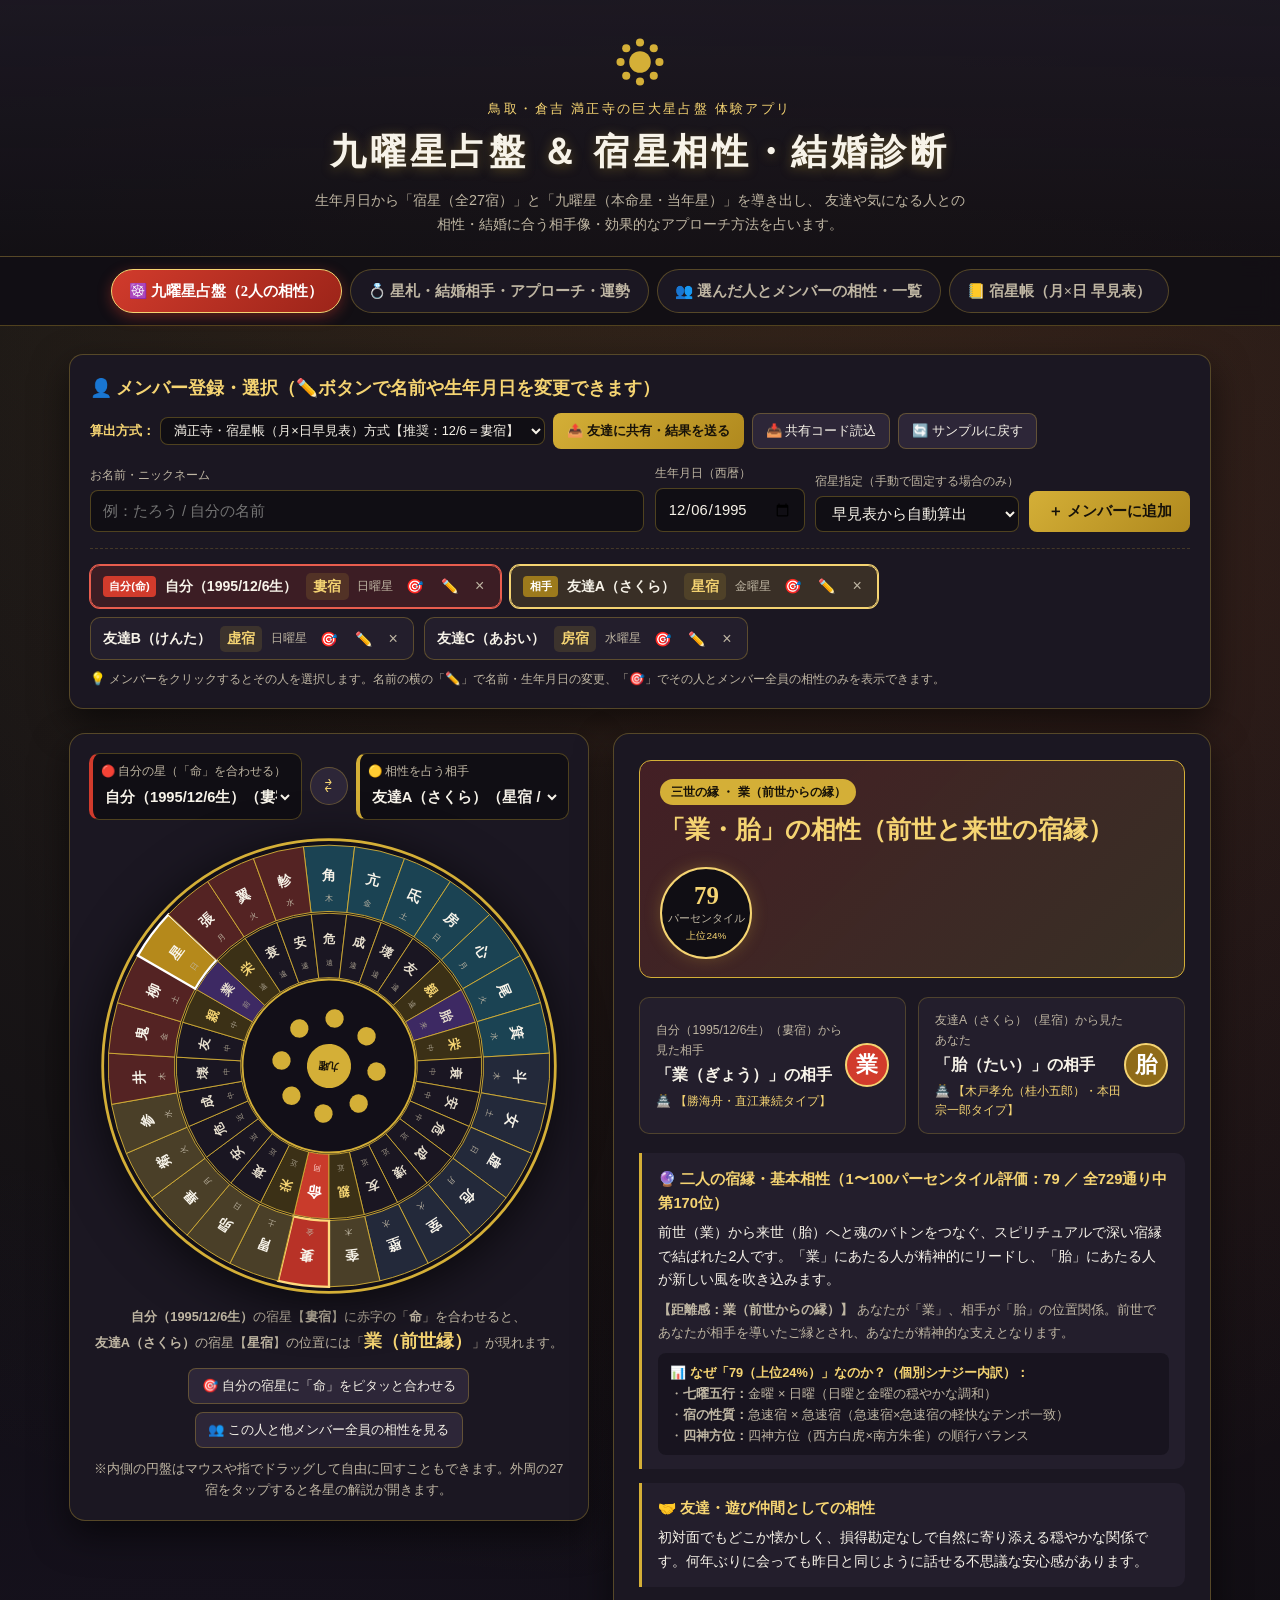
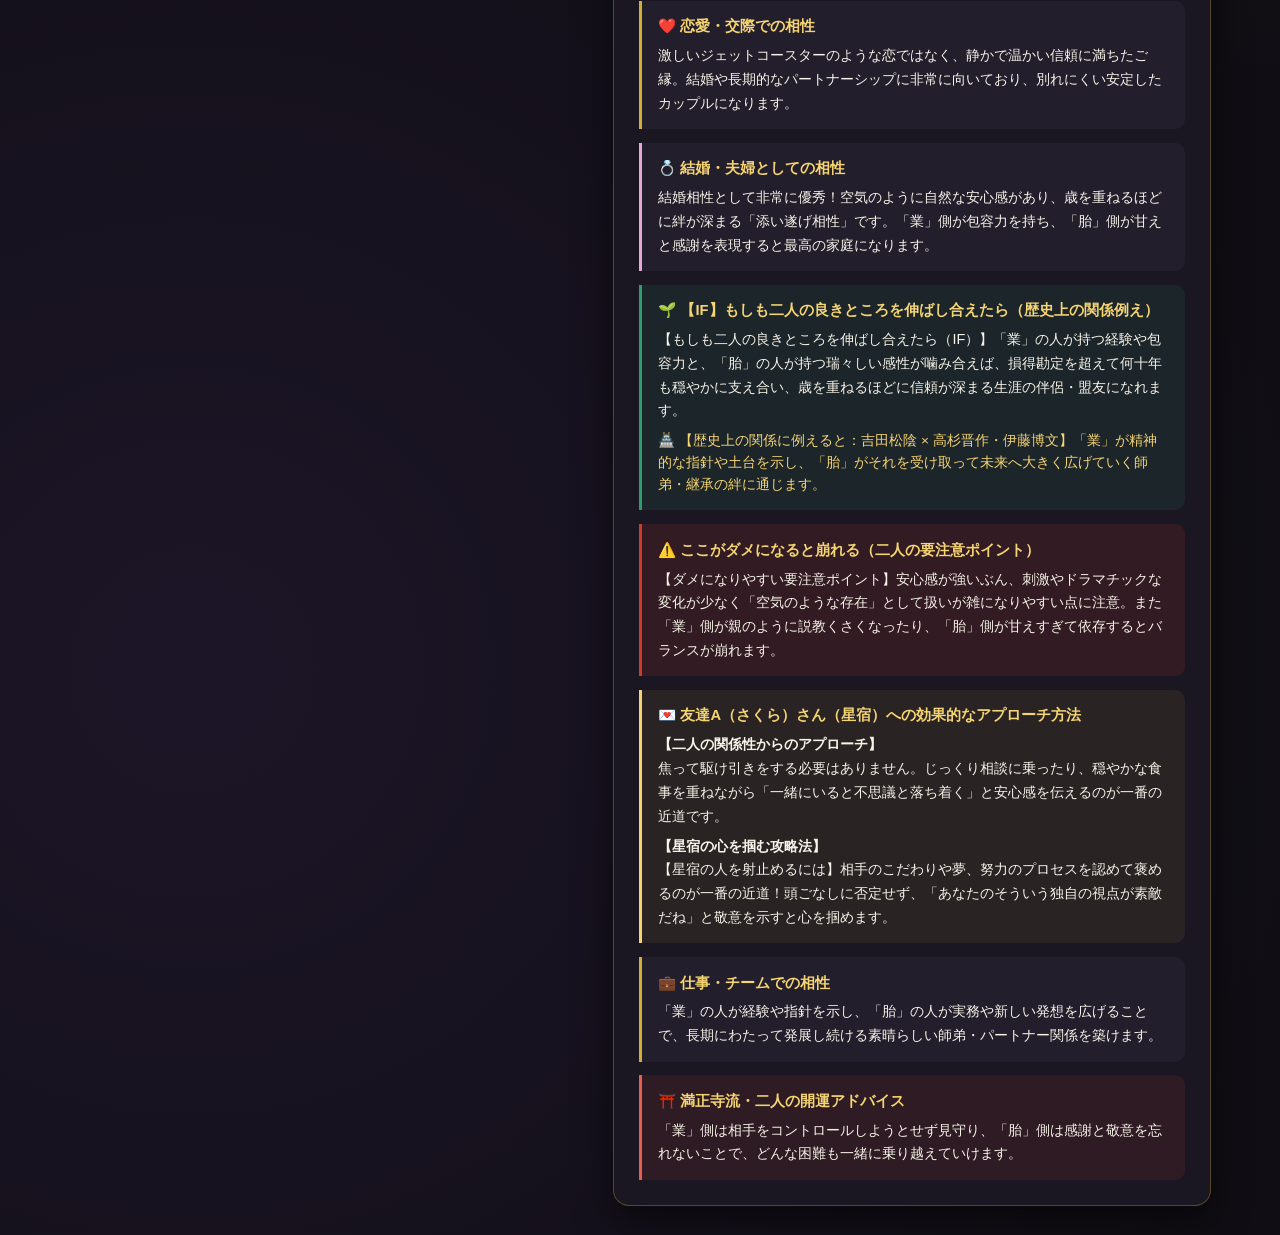
==== commit 5eaa9628: "Implement 1-100 percentile compatibility scoring across all 729 shuku pairs" ====
--- a/kuyosei_all_in_one.html
+++ b/kuyosei_all_in_one.html
@@ -2373,9 +2373,186 @@
 }
 
 /**
- * 2人の宿星インデックスから三九の秘法による相性を計算
+ * 27宿×27宿（全729通り）の多角シナジー評価と1〜100パーセンタイル算出テーブル
  */
-function calculateCompatibility(selfShukuIdx, partnerShukuIdx) {
+let _pairPercentileCache = null;
+
+const OFFSET_SYNERGY_BASE = {
+  8: 965,  // 親（中距離）：結婚・長期安定の最高峰
+  19: 952, // 栄（中距離）：相互繁栄の黄金バランス
+  1: 938,  // 栄（近距離）：直感的に惹かれ合う幸運縁
+  26: 924, // 親（近距離）：深く支え合う慈愛縁
+  10: 892, // 栄（遠距離）：穏やかに発展する遠距離吉縁
+  17: 878, // 親（遠距離）：じわじわ信頼が深まる吉縁
+  9: 856,  // 業（前世縁）：精神的に導く宿縁
+  18: 840, // 胎（来世縁）：未来を切り拓く宿縁
+  0: 792,  // 命（同宿）：魂が共鳴する鏡の縁
+  7: 764,  // 友（中距離）：楽しく安定する交友縁
+  20: 742, // 衰（中距離）：優しく寄り添うロマン縁
+  25: 716, // 友（近距離）：一気に盛り上がる親友・恋人縁
+  2: 694,  // 衰（近距離）：献身的に尽くす恋縁
+  16: 662, // 友（遠距離）：趣味や志で繋がる爽やかな縁
+  11: 638, // 衰（遠距離）：静かに見守る共感縁
+  5: 572,  // 成（中距離）：切磋琢磨で成果を出す好敵手縁
+  22: 546, // 危（中距離）：新しい視点を得る刺激縁
+  14: 516, // 成（遠距離）：仕事や役割で噛み合う大人の縁
+  13: 490, // 危（遠距離）：適度な距離で学び合う縁
+  23: 456, // 成（近距離）：強い刺激で成長するライバル縁
+  4: 428,  // 危（近距離）：価値観がぶつかりつつ惹かれる縁
+  12: 362, // 安（遠距離）：距離を保てば学びになる変革縁
+  15: 328, // 壊（遠距離）：古い殻を破る遠距離の宿縁
+  21: 276, // 安（中距離）：情熱と摩擦が交錯する劇薬縁
+  6: 238,  // 壊（中距離）：試練を通じて一皮むける宿縁
+  3: 172,  // 安（近距離）：強烈な引力と依存・摩擦の縁
+  24: 128  // 壊（近距離）：最も激しい破壊と再生の宿縁
+};
+
+function evaluateElementSynergy(elA, elB) {
+  const sousei = {
+    "木曜->火曜": true,
+    "火曜->土曜": true,
+    "土曜->金曜": true,
+    "金曜->水曜": true,
+    "水曜->木曜": true
+  };
+  const soukoku = {
+    "木曜->土曜": true,
+    "土曜->水曜": true,
+    "水曜->火曜": true,
+    "火曜->金曜": true,
+    "金曜->木曜": true
+  };
+
+  if ((elA === "日曜" && elB === "月曜") || (elA === "月曜" && elB === "日曜")) {
+    return { bonus: 48, reason: "太陽(日)と太陰(月)の陰陽和合（大吉）" };
+  }
+  if (sousei[`${elA}->${elB}`]) {
+    return { bonus: 36, reason: `七曜五行の相生（${elA}が${elB}を強める好循環）` };
+  }
+  if (sousei[`${elB}->${elA}`]) {
+    return { bonus: 42, reason: `七曜五行の相生（相手の${elB}があなたの${elA}を助ける）` };
+  }
+  if (soukoku[`${elA}->${elB}`]) {
+    return { bonus: -22, reason: `七曜五行の相剋（${elA}が${elB}を抑えやすい）` };
+  }
+  if (soukoku[`${elB}->${elA}`]) {
+    return { bonus: -30, reason: `七曜五行の相剋（相手の${elB}から刺激・圧力を受けやすい）` };
+  }
+  if (elA === elB) {
+    if (elA === "火曜" || elA === "日曜") {
+      return { bonus: -8, reason: `${elA}同士で情熱と主導権がぶつかりやすい` };
+    }
+    return { bonus: 20, reason: `${elA}同士の比和（感覚・テンポが一致）` };
+  }
+  if (elA === "日曜" || elB === "日曜") {
+    const other = elA === "日曜" ? elB : elA;
+    if (other === "木曜" || other === "火曜") return { bonus: 28, reason: `日曜と${other}の陽気相乗` };
+    if (other === "水曜") return { bonus: -16, reason: `日曜(陽火)と水曜の反発` };
+    return { bonus: 12, reason: `日曜と${other}の穏やかな調和` };
+  }
+  if (elA === "月曜" || elB === "月曜") {
+    const other = elA === "月曜" ? elB : elA;
+    if (other === "金曜" || other === "水曜") return { bonus: 28, reason: `月曜と${other}の陰気相乗` };
+    if (other === "土曜") return { bonus: -16, reason: `月曜と土曜の波長差` };
+    return { bonus: 12, reason: `月曜と${other}の柔和な調和` };
+  }
+  return { bonus: 0, reason: "標準的な七曜バランス" };
+}
+
+function evaluateNatureSynergy(natA, natB, groupKey) {
+  const gentle = new Set(["和善宿", "安住宿", "柔順宿"]);
+  const fierce = new Set(["猛悪宿", "悪害宿"]);
+
+  if (gentle.has(natA) && gentle.has(natB)) {
+    return { bonus: 34, reason: `${natA}×${natB}の穏やかで平和な宿質調和` };
+  }
+  if ((gentle.has(natA) && fierce.has(natB)) || (gentle.has(natB) && fierce.has(natA))) {
+    return { bonus: 18, reason: `${natA}×${natB}で「柔」が「剛」を包み込む補完関係` };
+  }
+  if (fierce.has(natA) && fierce.has(natB)) {
+    if (groupKey === "安壊" || groupKey === "危成" || groupKey === "命") {
+      return { bonus: -38, reason: `${natA}×${natB}の激しい宿質同士で火花が散りやすい` };
+    }
+    return { bonus: -12, reason: `${natA}×${natB}でお互いの主張が強く出やすい` };
+  }
+  if (gentle.has(natA) || gentle.has(natB)) {
+    return { bonus: 22, reason: `${natA}×${natB}の安定感と機動力の好バランス` };
+  }
+  if (fierce.has(natA) || fierce.has(natB)) {
+    if (groupKey === "安壊" || groupKey === "危成") {
+      return { bonus: -18, reason: `${natA}×${natB}で刺激が強く出やすい配置` };
+    }
+    return { bonus: 6, reason: `${natA}×${natB}の突破力が噛み合う配置` };
+  }
+  return { bonus: 12, reason: `${natA}×${natB}の軽快なテンポ一致` };
+}
+
+function evaluateDirectionSynergy(dirA, dirB) {
+  const opposite = {
+    "東方青龍": "西方白虎",
+    "西方白虎": "東方青龍",
+    "北方玄武": "南方朱雀",
+    "南方朱雀": "北方玄武"
+  };
+  if (dirA === dirB) {
+    return { bonus: 10, reason: `同じ守護四神（${dirA}）による親近感` };
+  }
+  if (opposite[dirA] === dirB) {
+    return { bonus: -10, reason: `四神の対冲（${dirA}⇔${dirB}）による視点の違い` };
+  }
+  return { bonus: 15, reason: `四神方位（${dirA}×${dirB}）の順行バランス` };
+}
+
+function ensurePairPercentileTable() {
+  if (_pairPercentileCache) return _pairPercentileCache;
+  const list = [];
+  for (let i = 0; i < 27; i++) {
+    for (let j = 0; j < 27; j++) {
+      const off = (j - i + 27) % 27;
+      const sa = SHUKU_27_DATA[i];
+      const sb = SHUKU_27_DATA[j];
+      const lbl = SANKU_WHEEL_LABELS[off];
+      const elSyn = evaluateElementSynergy(sa.element, sb.element);
+      const natSyn = evaluateNatureSynergy(sa.nature, sb.nature, lbl.group);
+      const dirSyn = evaluateDirectionSynergy(sa.direction, sb.direction);
+      const tieBreaker = ((i * 11 + j * 17) % 27) * 0.01;
+      const rawScore = (OFFSET_SYNERGY_BASE[off] || 500) + elSyn.bonus + natSyn.bonus + dirSyn.bonus + tieBreaker;
+      list.push({
+        selfIdx: i,
+        partnerIdx: j,
+        rawScore,
+        elSyn,
+        natSyn,
+        dirSyn
+      });
+    }
+  }
+  // 昇順ソートしてパーセンタイル(1〜100)と順位(1〜729位)を付与
+  list.sort((a, b) => a.rawScore - b.rawScore);
+  const map = new Map();
+  const total = list.length; // 729
+  list.forEach((item, idx) => {
+    const rankFromTop = total - idx; // 1位(最高)〜729位
+    const percentile = Math.max(1, Math.min(100, Math.round((idx / (total - 1)) * 99) + 1));
+    const topPercent = Math.max(1, Math.min(100, Math.ceil((rankFromTop / total) * 100)));
+    map.set(`${item.selfIdx}_${item.partnerIdx}`, {
+      percentile,
+      rankIn729: rankFromTop,
+      topPercent,
+      rawScore: item.rawScore,
+      elementReason: item.elSyn.reason,
+      natureReason: item.natSyn.reason,
+      directionReason: item.dirSyn.reason
+    });
+  });
+  _pairPercentileCache = map;
+  return map;
+}
+
+/**
+ * 2人の宿星インデックス（および任意の個人天文情報）から三九の秘法＆1〜100パーセンタイル相性を計算
+ */
+function calculateCompatibility(selfShukuIdx, partnerShukuIdx, selfAstro = null, partnerAstro = null) {
   const forwardOffset = (partnerShukuIdx - selfShukuIdx + 27) % 27;
   const reverseOffset = (selfShukuIdx - partnerShukuIdx + 27) % 27;
 
@@ -2386,7 +2563,26 @@
   const groupInfo = COMPATIBILITY_GROUPS[selfToPartnerLabel.group];
   const distanceInfo = DISTANCE_COMMENTARY[selfToPartnerLabel.distance];
 
-  const score = Math.min(99, groupInfo.scoreBase + (distanceInfo?.BonusScore || 0));
+  const table = ensurePairPercentileTable();
+  const entry = table.get(`${selfShukuIdx}_${partnerShukuIdx}`) || {
+    percentile: 50,
+    rankIn729: 365,
+    topPercent: 50,
+    elementReason: "",
+    natureReason: "",
+    directionReason: ""
+  };
+
+  // 生まれ年の本命星（九星）同士の微調整（-2〜+2）
+  let honmeiAdjust = 0;
+  if (selfAstro?.kyuseiNum && partnerAstro?.kyuseiNum) {
+    const diff = Math.abs(selfAstro.kyuseiNum - partnerAstro.kyuseiNum);
+    if (diff === 0) honmeiAdjust = 1;
+    else if (diff === 1 || diff === 8) honmeiAdjust = 2;
+    else if (diff === 4 || diff === 5) honmeiAdjust = -1;
+  }
+
+  const score = Math.max(1, Math.min(100, entry.percentile + honmeiAdjust));
 
   return {
     forwardOffset,
@@ -2398,7 +2594,13 @@
     distanceKey: selfToPartnerLabel.distance,
     groupInfo,
     distanceInfo,
-    score
+    score,
+    percentile: score,
+    rankIn729: entry.rankIn729,
+    topPercent: entry.topPercent,
+    elementReason: entry.elementReason,
+    natureReason: entry.natureReason,
+    directionReason: entry.directionReason
   };
 }
 
@@ -2866,7 +3068,7 @@
 
   const selfAstro = calculatePersonAstrology(selfMember);
   const partnerAstro = calculatePersonAstrology(partnerMember);
-  const compat = calculateCompatibility(selfAstro.shukuIndex, partnerAstro.shukuIndex);
+  const compat = calculateCompatibility(selfAstro.shukuIndex, partnerAstro.shukuIndex, selfAstro, partnerAstro);
 
   alignWheelToPair(selfAstro.shukuIndex, partnerAstro.shukuIndex);
 
@@ -2884,9 +3086,10 @@
         <span class="compat-badge">${compat.groupInfo.badge} ・ ${compat.distanceInfo.label}</span>
         <h3 class="compat-main-title">${compat.groupInfo.title}</h3>
       </div>
-      <div class="compat-score-circle" title="相性指数">
+      <div class="compat-score-circle" title="全729通り中のパーセンタイル順位（1〜100）" style="min-width:92px;height:92px;">
         <span class="compat-score-num">${compat.score}</span>
-        <span class="compat-score-label">相性点</span>
+        <span class="compat-score-label">パーセンタイル</span>
+        <span style="font-size:0.62rem;color:var(--gold-bright);font-family:sans-serif;">上位${compat.topPercent}%</span>
       </div>
     </div>
 
@@ -2920,11 +3123,17 @@
 
     <div class="compat-details-grid">
       <div class="compat-detail-item">
-        <h4>🔮 二人の宿縁・基本相性</h4>
+        <h4>🔮 二人の宿縁・基本相性（1〜100パーセンタイル評価：${compat.score} ／ 全729通り中 第${compat.rankIn729}位）</h4>
         <p>${compat.groupInfo.summary}</p>
         <p style="margin-top:0.45rem;font-size:0.84rem;color:var(--text-muted);">
           <strong>【距離感：${compat.distanceInfo.label}】</strong> ${compat.distanceInfo.text}
         </p>
+        <div style="margin-top:0.6rem;padding:0.55rem 0.75rem;background:rgba(16,14,20,0.55);border-radius:8px;font-size:0.8rem;color:var(--text-muted);">
+          <strong style="color:var(--gold-bright);">📊 なぜ「${compat.score}（上位${compat.topPercent}%）」なのか？（個別シナジー内訳）：</strong><br>
+          ・<strong>七曜五行：</strong>${selfAstro.shuku.element} × ${partnerAstro.shuku.element}（${compat.elementReason}）<br>
+          ・<strong>宿の性質：</strong>${selfAstro.shuku.nature} × ${partnerAstro.shuku.nature}（${compat.natureReason}）<br>
+          ・<strong>四神方位：</strong>${compat.directionReason}
+        </div>
       </div>
 
       <div class="compat-detail-item">
@@ -3215,7 +3424,7 @@
   const comparisons = otherMembers
     .map((other) => {
       const otherAstro = calculatePersonAstrology(other);
-      const compat = calculateCompatibility(focusAstro.shukuIndex, otherAstro.shukuIndex);
+      const compat = calculateCompatibility(focusAstro.shukuIndex, otherAstro.shukuIndex, focusAstro, otherAstro);
       return { other, otherAstro, compat };
     })
     .sort((a, b) => b.compat.score - a.compat.score);
@@ -3260,14 +3469,17 @@
                 ${escapeHtml(focusMember.name)}から見て「<strong>${compat.selfToPartner.char}</strong>」／ 相手から見て「<strong>${compat.partnerToSelf.char}</strong>」
               </div>
             </div>
-            <div class="compat-score-circle" style="min-width:58px;height:58px;">
+            <div class="compat-score-circle" style="min-width:68px;height:68px;" title="1〜100パーセンタイル評価（全729通り中 第${compat.rankIn729}位）">
               <span class="compat-score-num" style="font-size:1.25rem;">${compat.score}</span>
-              <span class="compat-score-label">点</span>
+              <span class="compat-score-label" style="font-size:0.6rem;">/100(上位${compat.topPercent}%)</span>
             </div>
           </div>
 
           <div class="focus-section-mini">
-            <strong>🤝 友達としての相性</strong>
+            <strong>📊 個別シナジー（729通り中 第${compat.rankIn729}位） ＆ 🤝 友達相性</strong>
+            <span style="font-size:0.78rem;color:var(--gold-bright);display:block;margin-bottom:0.2rem;">
+              ${compat.elementReason} ／ ${compat.natureReason}
+            </span>
             ${compat.groupInfo.friendship}
           </div>
 
@@ -3350,7 +3562,7 @@
           if (rowMember.id === colMember.id) {
             return `<td style="color:var(--text-muted);background:rgba(0,0,0,0.2);">―</td>`;
           }
-          const compat = calculateCompatibility(rowAstro.shukuIndex, colAstro.shukuIndex);
+          const compat = calculateCompatibility(rowAstro.shukuIndex, colAstro.shukuIndex, rowAstro, colAstro);
           return `
             <td>
               <button
@@ -3412,7 +3624,7 @@
     for (let j = i + 1; j < memberAstros.length; j++) {
       const a = memberAstros[i];
       const b = memberAstros[j];
-      const compat = calculateCompatibility(a.astro.shukuIndex, b.astro.shukuIndex);
+      const compat = calculateCompatibility(a.astro.shukuIndex, b.astro.shukuIndex, a.astro, b.astro);
       pairs.push({ a, b, compat });
     }
   }
@@ -3428,7 +3640,7 @@
             <span style="font-weight:700;font-size:0.95rem;">
               ${medal} ${escapeHtml(a.member.name)} × ${escapeHtml(b.member.name)}
             </span>
-            <span style="font-weight:700;color:var(--gold-bright);font-size:1rem;">${compat.score}点</span>
+            <span style="font-weight:700;color:var(--gold-bright);font-size:0.95rem;">${compat.score}/100 <small style="font-size:0.75rem;">(上位${compat.topPercent}%・${compat.rankIn729}位)</small></span>
           </div>
           <div style="font-size:0.8rem;color:var(--gold-bright);margin-bottom:0.25rem;">
             【${compat.groupKey}・${compat.distanceKey}】 ${a.astro.shuku.name}(${compat.selfToPartner.char}) ⇔ ${b.astro.shuku.name}(${compat.partnerToSelf.char})
@@ -3541,14 +3753,14 @@
 
   if (selfMember) {
     const selfAstro = calculatePersonAstrology(selfMember);
-    const compat = calculateCompatibility(selfAstro.shukuIndex, shukuIdx);
+    const compat = calculateCompatibility(selfAstro.shukuIndex, shukuIdx, selfAstro, null);
     compatHtml = `
       <div style="margin-top:1rem;padding:0.85rem;background:var(--bg-card);border:1px solid var(--border-gold);border-radius:10px;font-family:sans-serif;">
         <div style="font-size:0.8rem;color:var(--text-muted);">
           現在の基準：<strong>${escapeHtml(selfMember.name)}（${selfAstro.shuku.name}）</strong>との相性
         </div>
         <div style="font-size:1.05rem;font-weight:700;color:var(--gold-bright);margin:0.2rem 0;">
-          「${compat.selfToPartner.char}」― ${compat.groupInfo.title}（${compat.distanceInfo.label} / ${compat.score}点）
+          「${compat.selfToPartner.char}」― ${compat.groupInfo.title}（${compat.distanceInfo.label} / パーセンタイル ${compat.score}/100・上位${compat.topPercent}%・729通り中${compat.rankIn729}位）
         </div>
         <p style="margin:0;font-size:0.86rem;">${compat.groupInfo.summary}</p>
       </div>
@@ -3810,7 +4022,7 @@
     const comparisons = otherMembers
       .map((other) => {
         const otherAstro = calculatePersonAstrology(other);
-        const compat = calculateCompatibility(focusAstro.shukuIndex, otherAstro.shukuIndex);
+        const compat = calculateCompatibility(focusAstro.shukuIndex, otherAstro.shukuIndex, focusAstro, otherAstro);
         return { other, otherAstro, compat };
       })
       .sort((a, b) => b.compat.score - a.compat.score);
@@ -3819,7 +4031,7 @@
       const medal = idx === 0 ? "🥇1位" : idx === 1 ? "🥈2位" : idx === 2 ? "🥉3位" : `・${idx + 1}位`;
       const otherHistShort = (otherAstro.shuku.historicalFigures || "").split("】")[0] + "】";
       lines.push(
-        `${medal} 対 ${other.name}（${otherAstro.shuku.name} ${otherHistShort}）：${compat.score}点 【${compat.groupKey}・${compat.distanceKey}】`
+        `${medal} 対 ${other.name}（${otherAstro.shuku.name} ${otherHistShort}）：パーセンタイル ${compat.score}/100（上位${compat.topPercent}%・全729通り中${compat.rankIn729}位） 【${compat.groupKey}・${compat.distanceKey}】`
       );
       lines.push(
         `   （${focusMember.name}から見て「${compat.selfToPartner.char}」／${other.name}から見て「${compat.partnerToSelf.char}」）`
